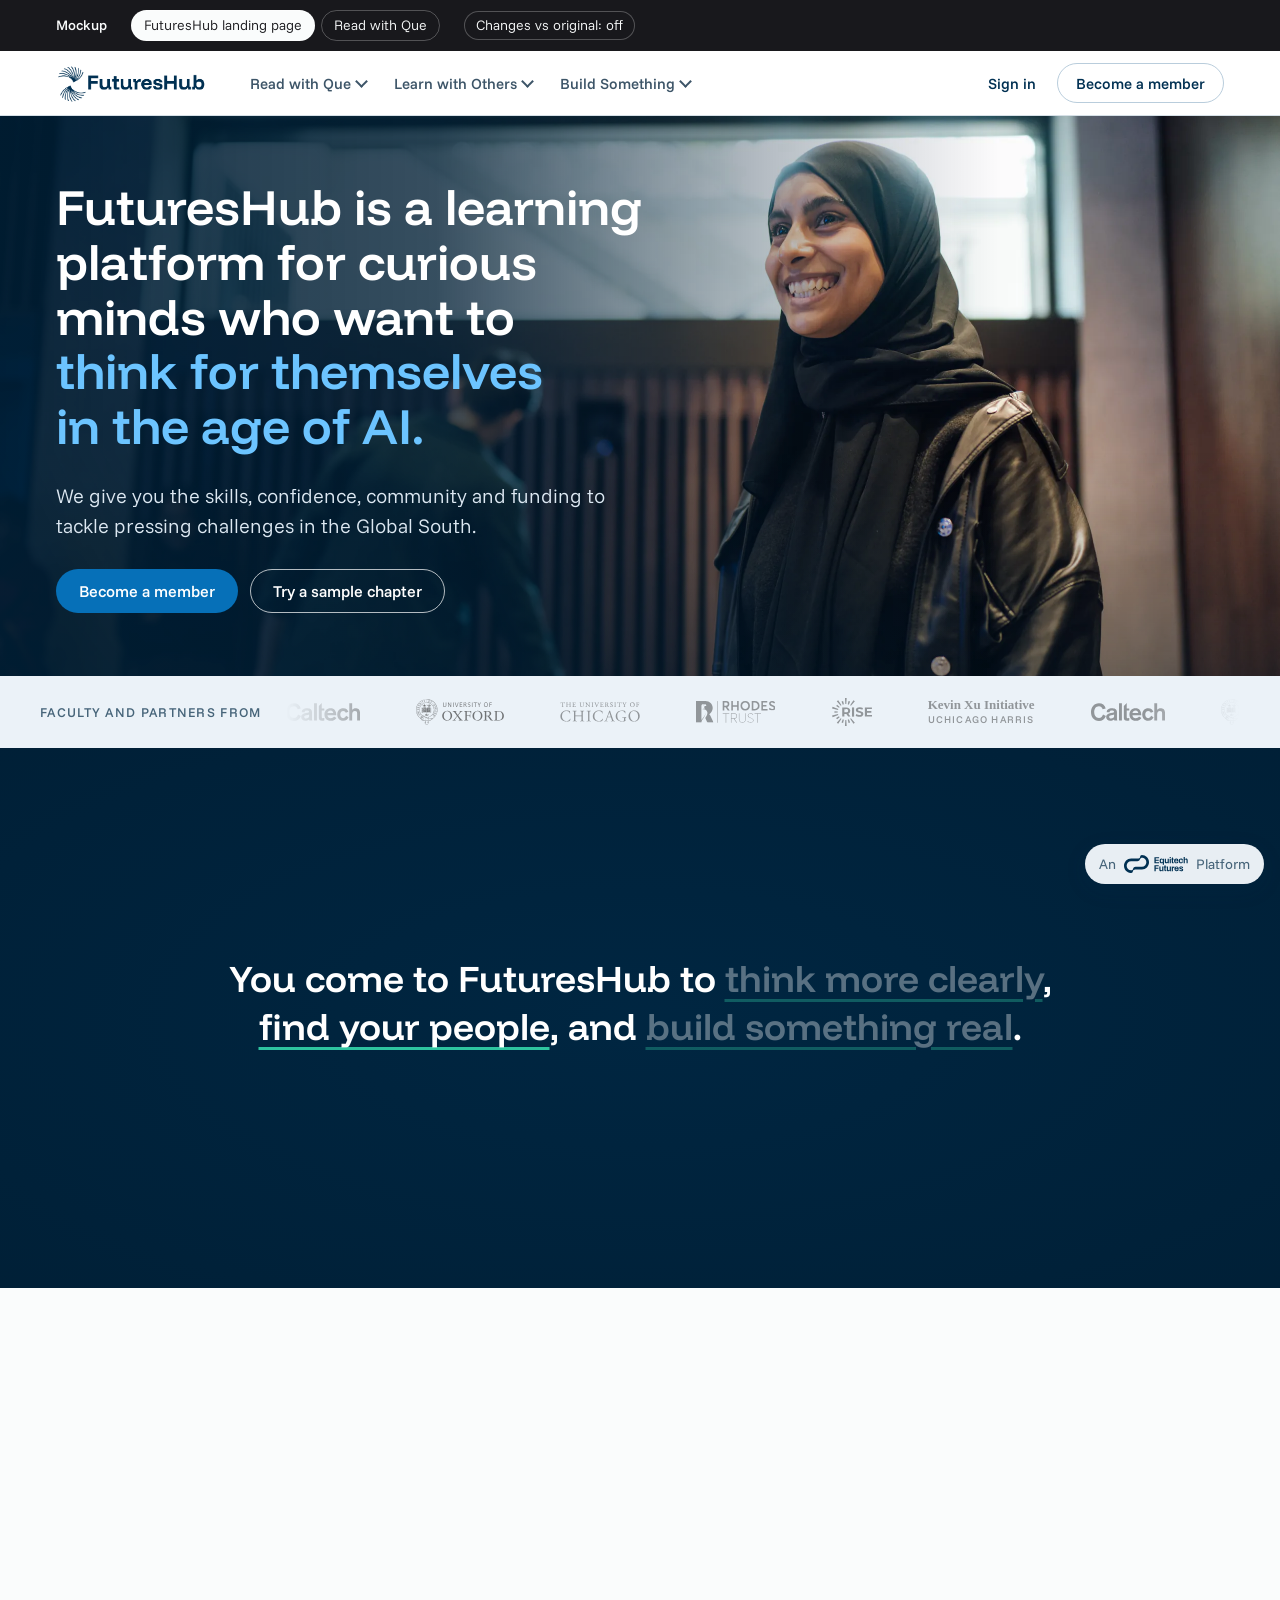
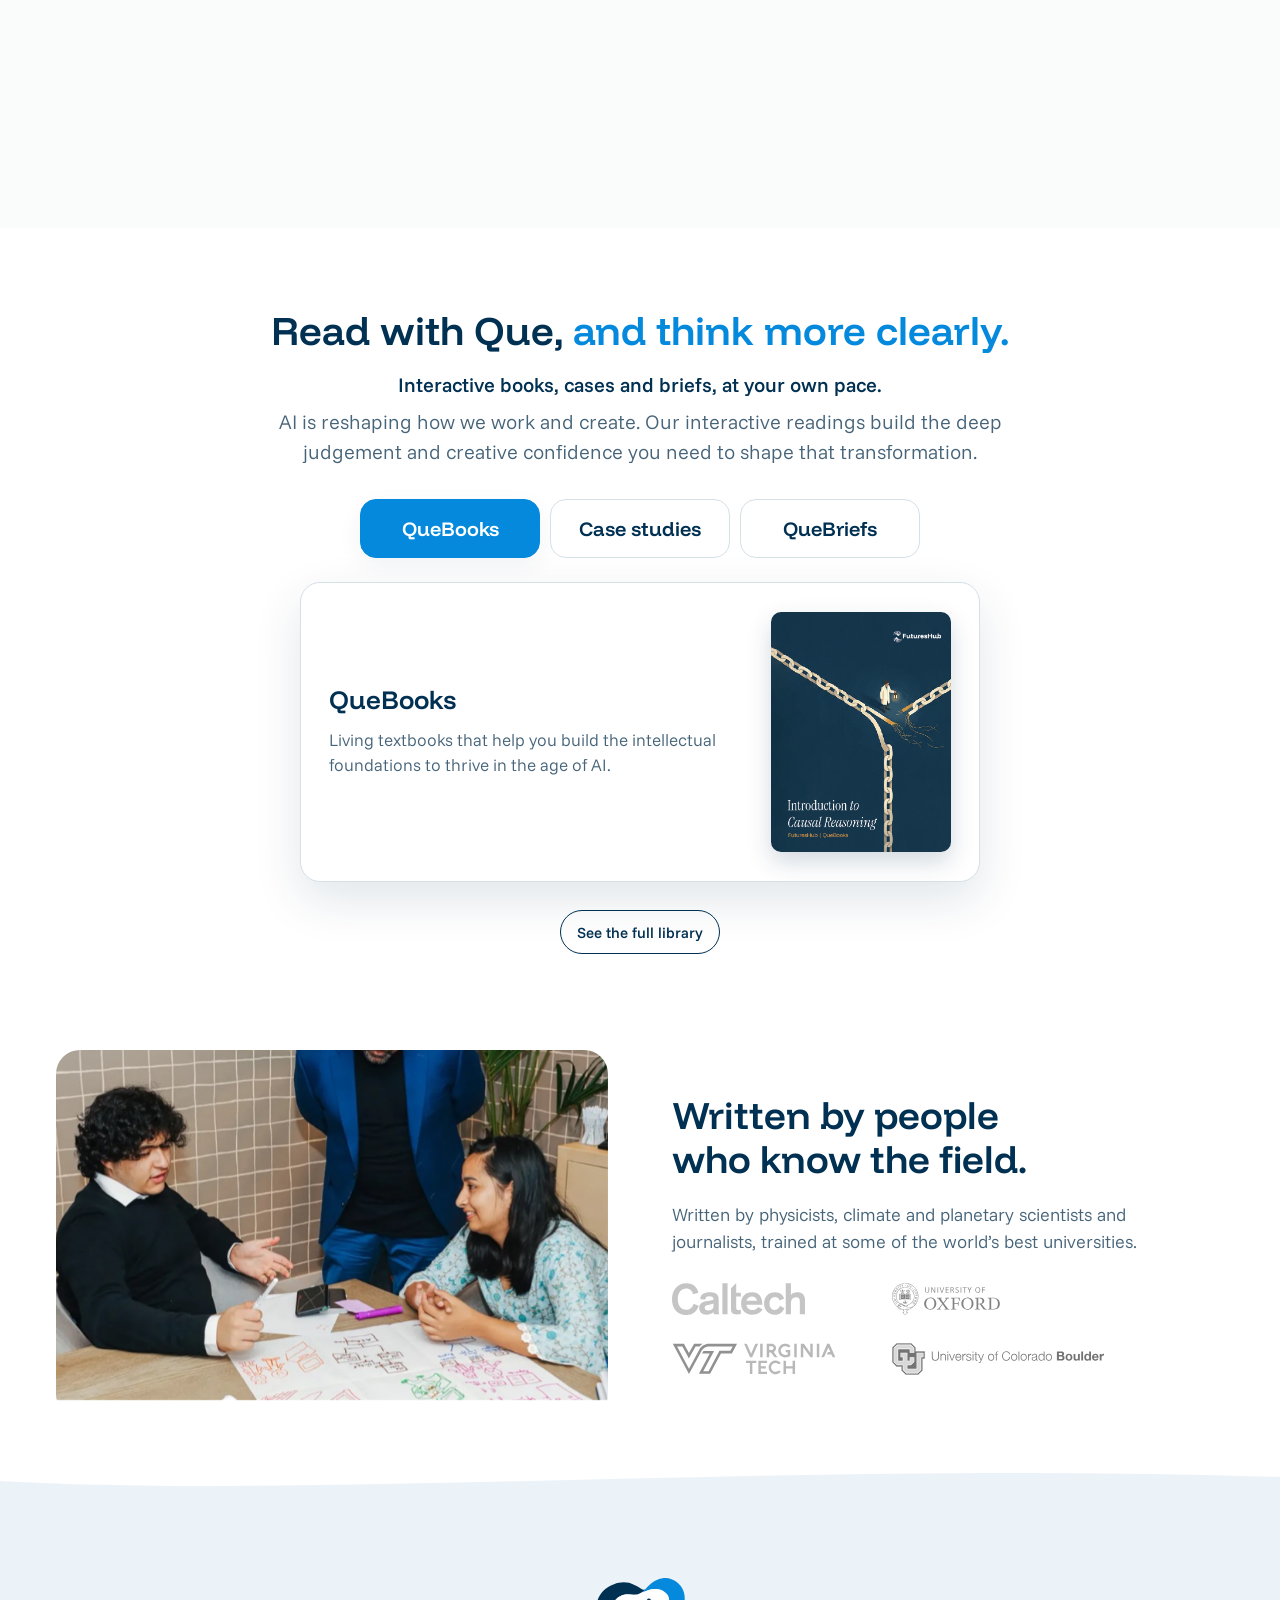
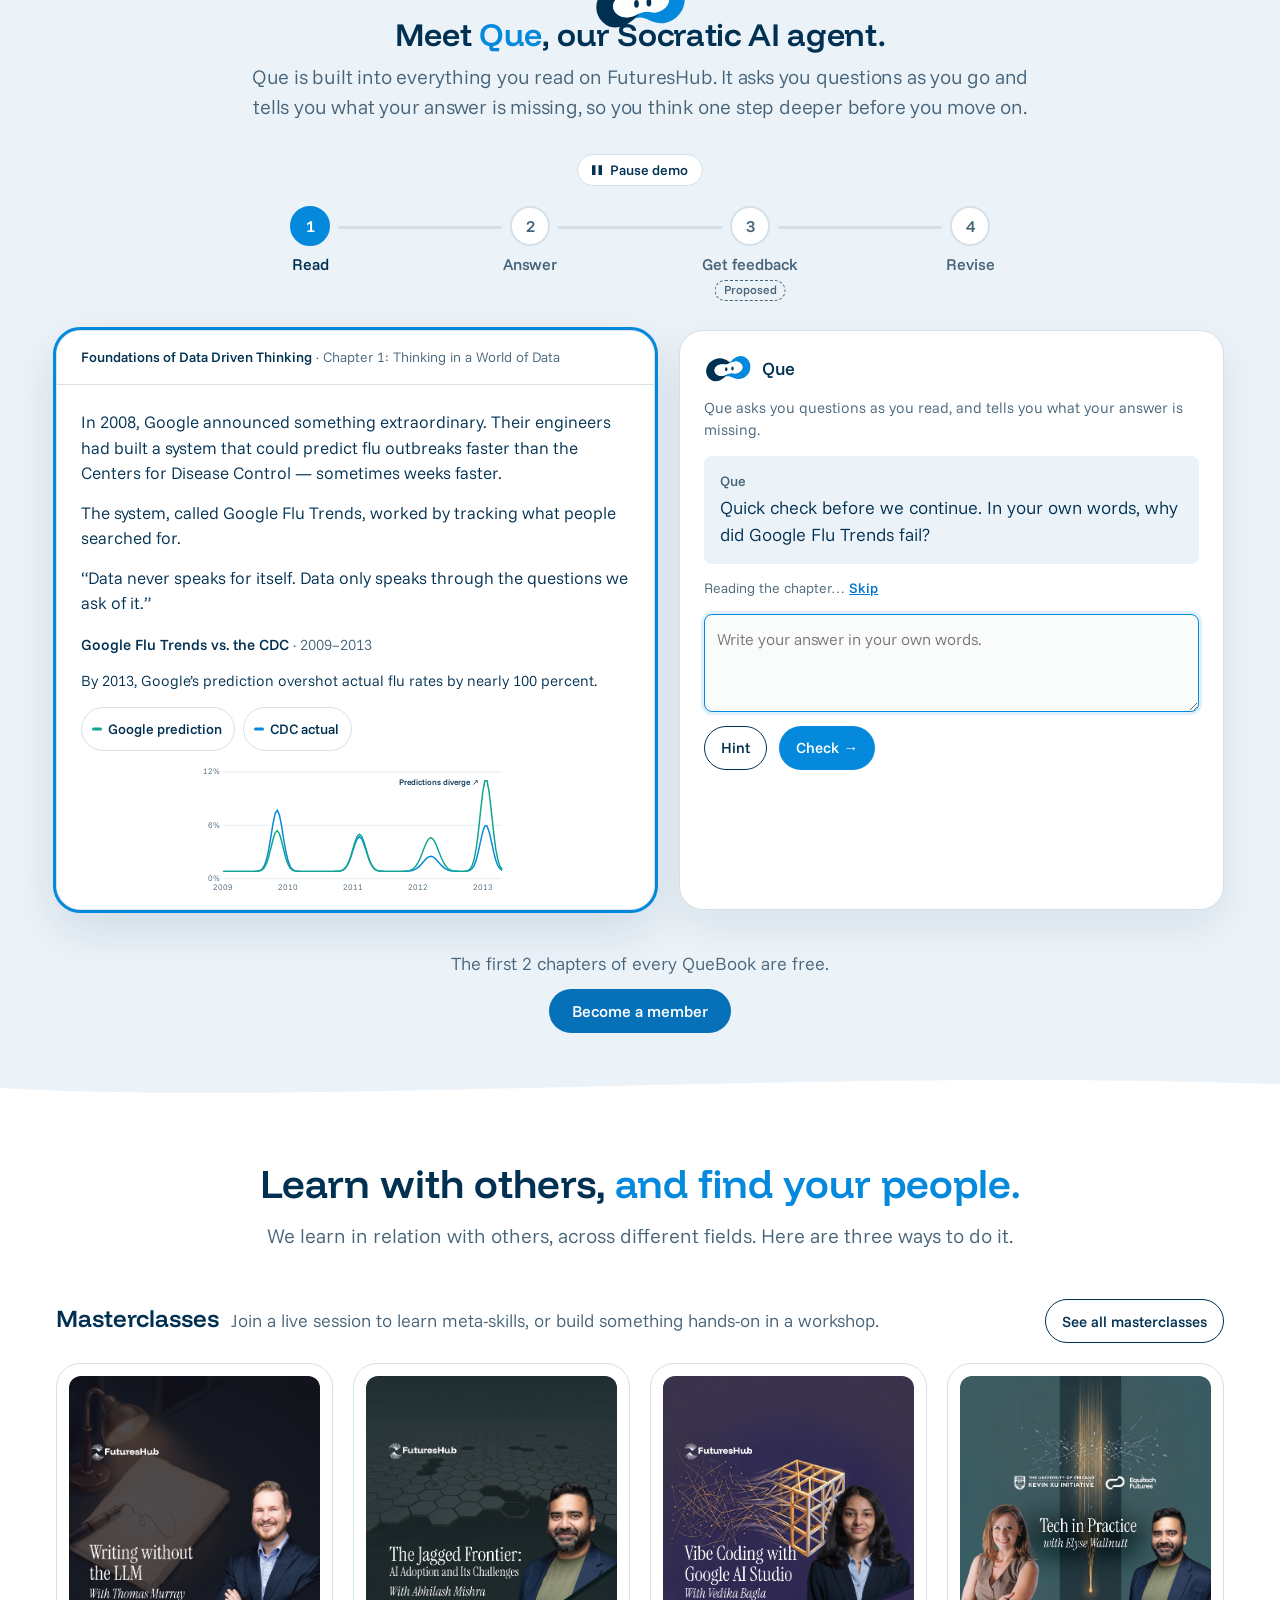
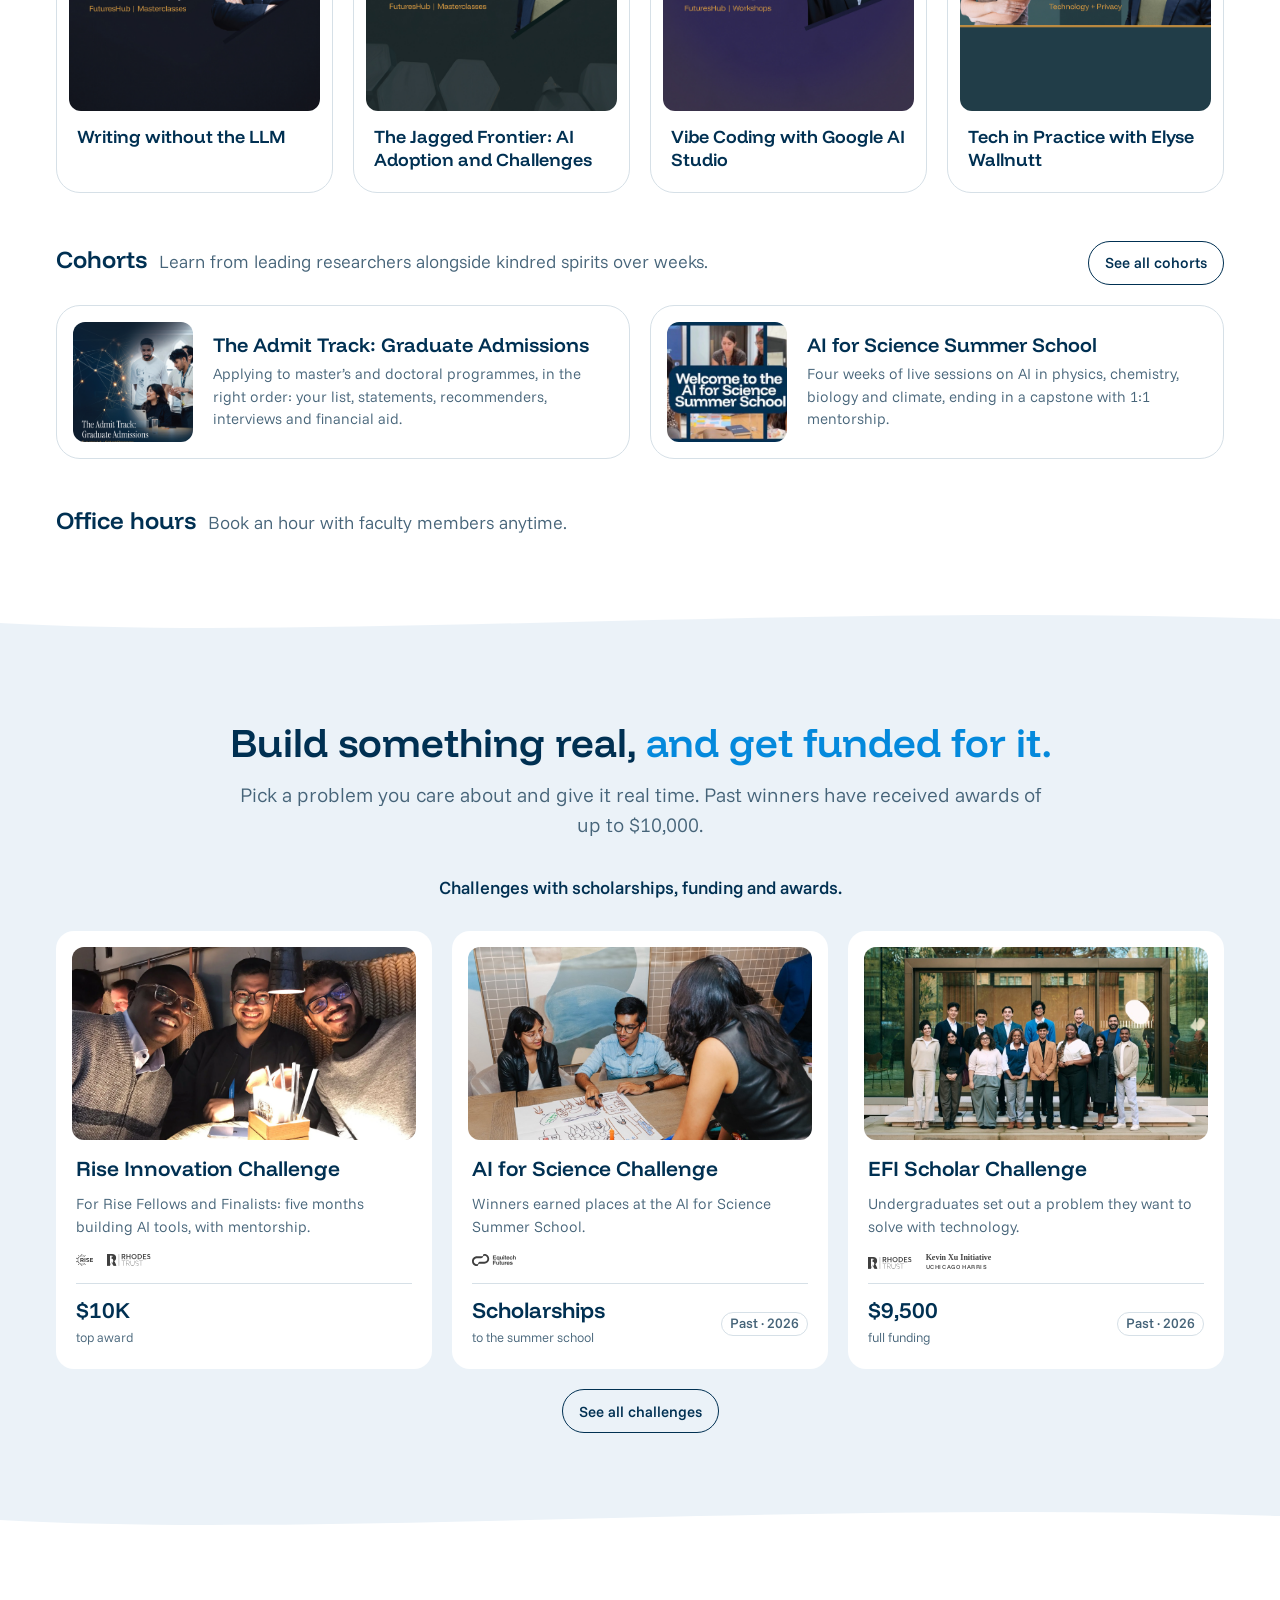
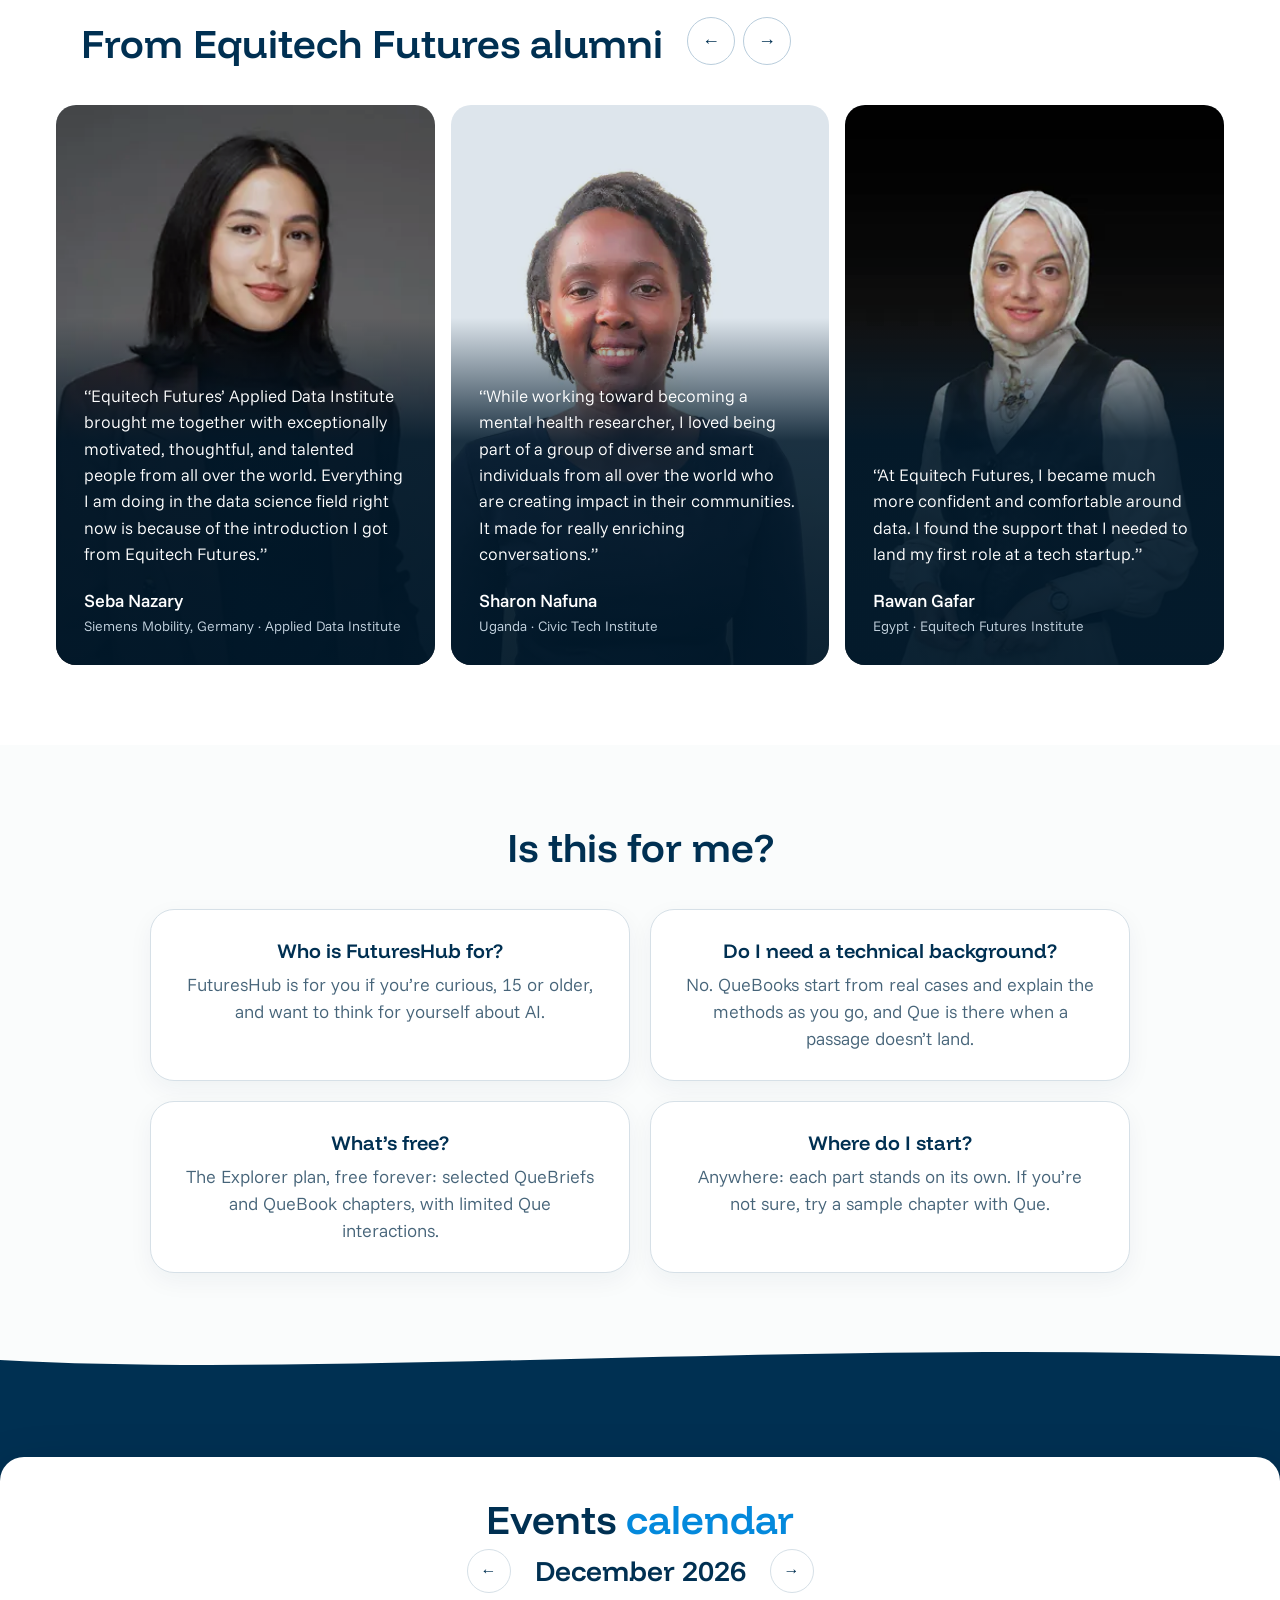
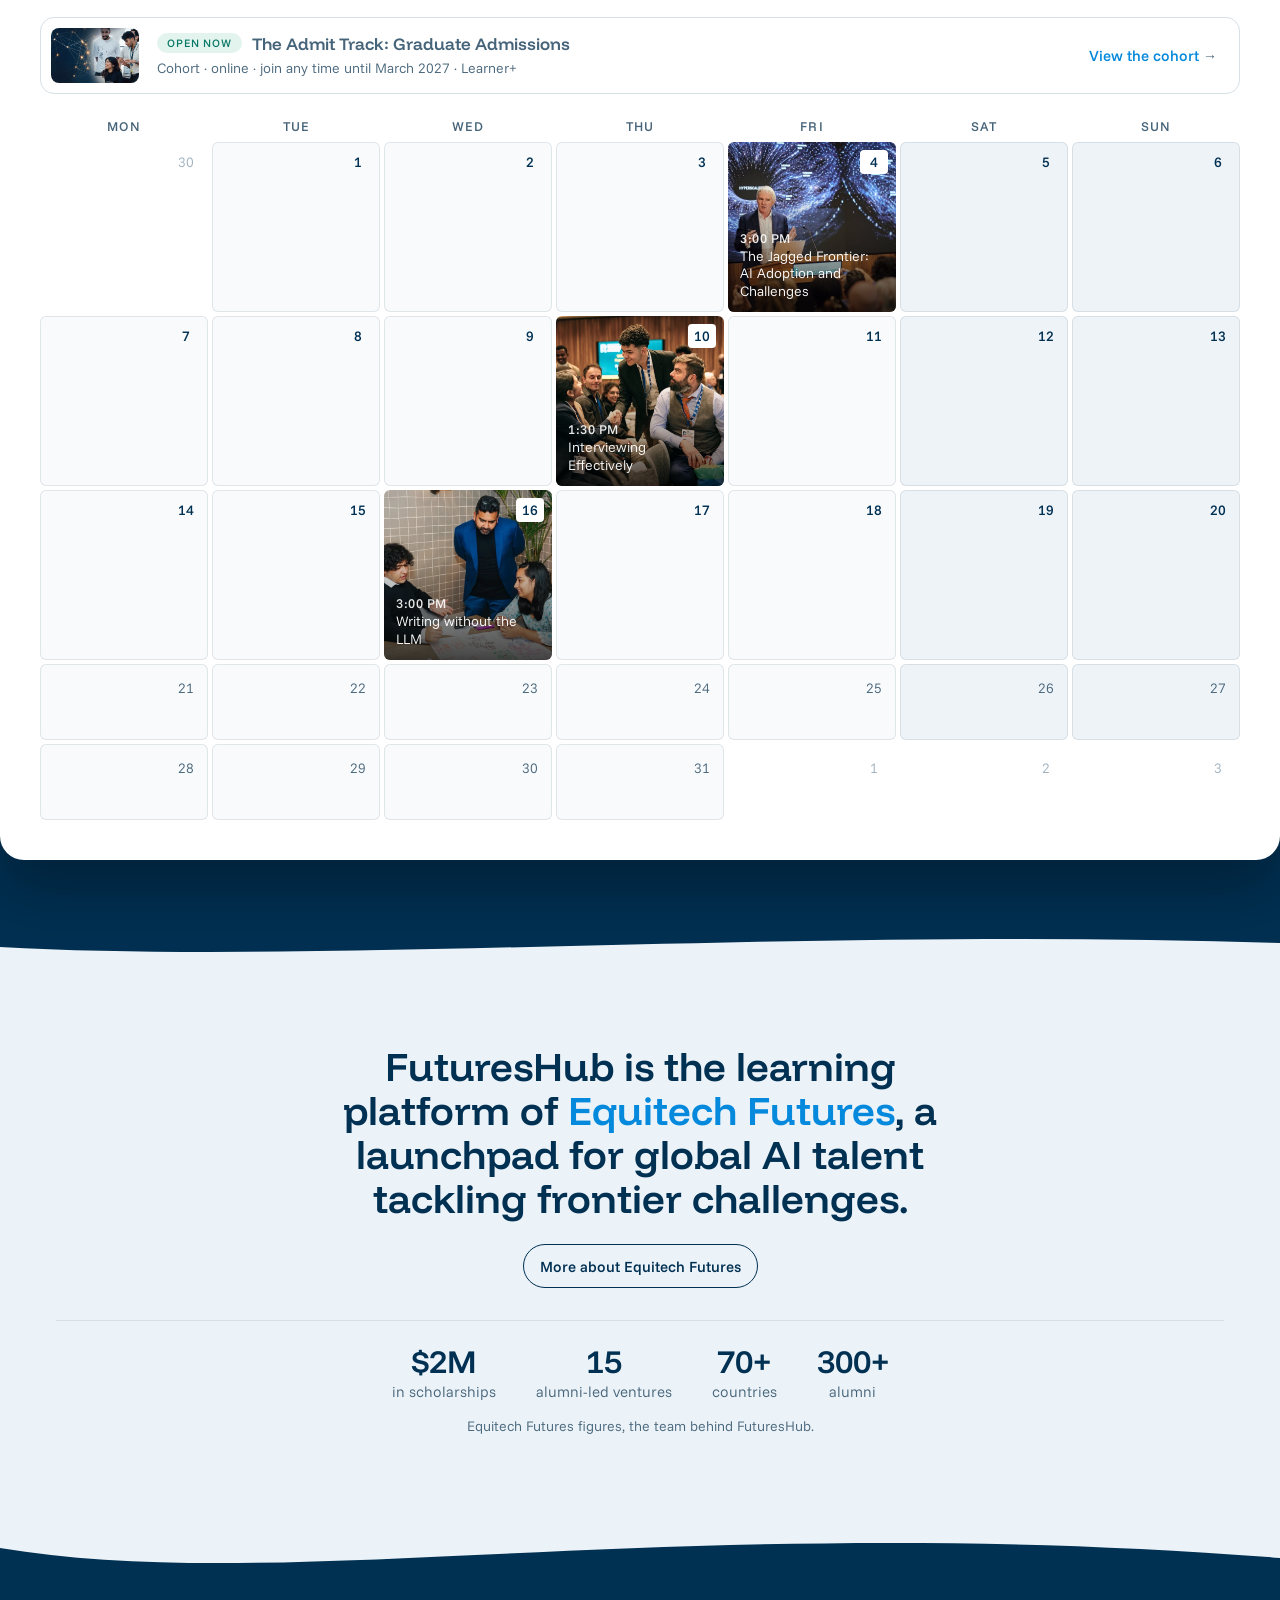
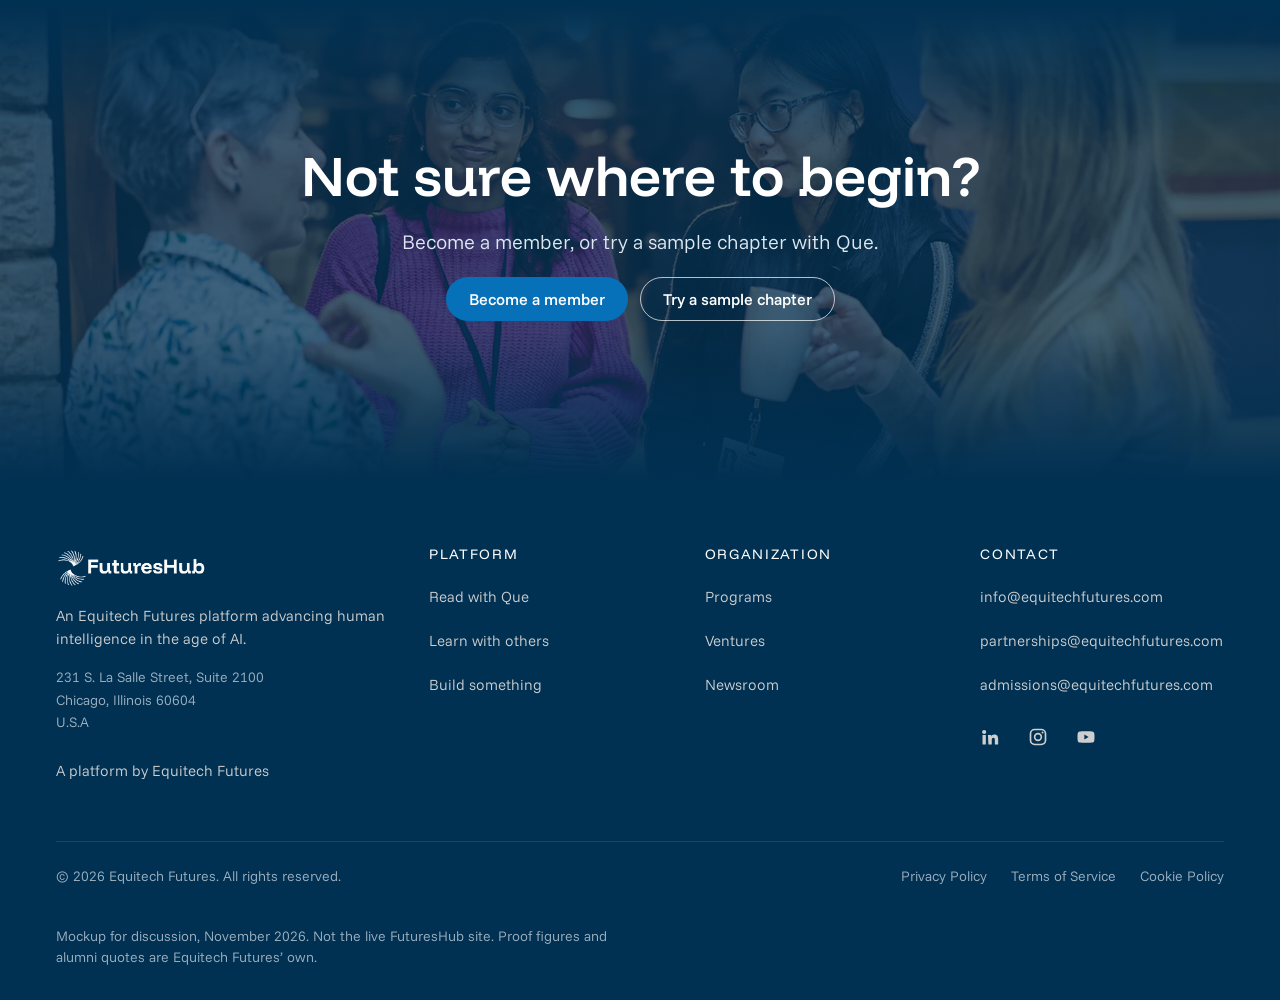
==== landing.html @ ddecf5e6 "FuturesHub redesign mockup: landing page and Read with Que Co-Authored-By: Claude Sonnet 5.5 <norepl" ====
<!doctype html>
<html lang="en">
<head>
<meta charset="utf-8">
<meta name="viewport" content="width=device-width, initial-scale=1, viewport-fit=cover">
<title>FuturesHub landing page</title>
<link rel="stylesheet" href="https://fonts.googleapis.com/css2?family=Funnel+Display:wght@600&family=Funnel+Sans:wght@300;500&display=swap">
<link rel="stylesheet" href="shared/style.css?v=105">
<link rel="stylesheet" href="shared/events.css?v=22">
<link rel="stylesheet" href="shared/q5.css?v=131">
<link rel="stylesheet" href="shared/polish.css?v=2">
<link rel="stylesheet" href="shared/fx.css?v=16">
<link rel="stylesheet" href="shared/changes.css?v=5">
</head>
<body data-variant="b" data-lp="2" data-q2="1" data-q3="1" data-q5="1" data-q6="1" data-pair="1">
<main id="app"></main>
<script src="shared/events.js?v=26"></script>
<script src="shared/que.js?v=101"></script>
<script src="shared/q5.js?v=47"></script>
<script src="shared/site.js?v=127"></script>
<script src="shared/fx.js?v=14"></script>
<script src="shared/q6-changes.js?v=4"></script>
</body>
</html>
---- shared/style.css ----
/* FuturesHub mockup. Tokens from Equitech Futures design.md. Light theme only, as on equitechfutures.com. */
:root {
  --blue: #0076d1;
  --teal: #0fa68e;           /* FuturesHub's own green (--color-teal on futureshub.com) */
  --teal-light: #2ec4a0;     /* FuturesHub --color-green-accent */
  --teal-dark: #0d8f7a;
  --teal-text: #0a7866;      /* darker FuturesHub teal for text: 5.4:1 on the page */      /* FuturesHub --color-teal-dark */
  --fh-blue: #0489dc;        /* FuturesHub --color-bright-blue (Que "Check →" buttons) */
  --green: #008252;
  --mint: #59f8be;
  --navy: #003052;
  --ink: #18181c;
  --faded: #466479;
  --surface: #fafcfc;
  --white: #ffffff;
  --surface-blue: #ebf2f8;
  --line: #d6e0e7;           /* derived: light divider for cards */
  --display: "Funnel Display", Arial, sans-serif;
  --sans: "Funnel Sans", Arial, sans-serif;
  --r-small: 8px;
  --r-main: 24px;
  --r-round: 9999px;
  --max: 1200px;
  --lock: url("data:image/svg+xml,%3Csvg xmlns='http://www.w3.org/2000/svg' viewBox='0 0 20 22'%3E%3Cpath d='M4 9V6a6 6 0 0 1 12 0v3h1a2 2 0 0 1 2 2v9a2 2 0 0 1-2 2H3a2 2 0 0 1-2-2v-9a2 2 0 0 1 2-2zm3 0h6V6a3 3 0 0 0-6 0z'/%3E%3C/svg%3E");
}

* { box-sizing: border-box; }
html { scroll-behavior: smooth; }
@media (prefers-reduced-motion: reduce) { html { scroll-behavior: auto; } }
body { margin: 0; background: var(--surface); color: var(--navy); font: 300 18px/1.5 var(--sans); }
h1, h2, h3, h4 { font-family: var(--display); font-weight: 600; line-height: 1.1; margin: 0; text-wrap: balance; }
h1 { font-size: clamp(40px, 6vw, 56px); }
h2 { font-size: clamp(30px, 4vw, 40px); }
h3 { font-size: 24px; }
h4 { font-size: 18px; }
p, figure, blockquote { margin: 0; }
a { color: var(--blue); }
strong { font-weight: 500; }
img { max-width: 100%; display: block; }
:focus-visible { outline: 2px solid var(--blue); outline-offset: 3px; }
.muted { color: var(--faded); }
.accent { color: var(--fh-blue); } /* FuturesHub highlights one word per heading in its bright blue; headings are large, so 3.7:1 passes */
.small { font-size: 14px; }
.sr { position: absolute; width: 1px; height: 1px; overflow: hidden; clip: rect(0 0 0 0); }

.wrap { max-width: var(--max); margin: 0 auto; padding-left: max(16px, env(safe-area-inset-left, 0px)); padding-right: max(16px, env(safe-area-inset-right, 0px)); }
.section { padding-block: 80px; }
.section-alt { background: var(--surface-blue); }
.stack { display: grid; gap: 16px; }
.lede { font-size: 20px; color: var(--faded); max-width: 62ch; }
.section-head { display: grid; gap: 16px; margin-bottom: 40px; max-width: 760px; }
.cta-row { display: flex; flex-wrap: wrap; gap: 12px; }

/* Mockup bar: not part of the design, used to switch variants in the pitch */
.mockbar { background: var(--ink); color: var(--surface); font-size: 14px; }
.mockbar .wrap { display: flex; flex-wrap: wrap; gap: 8px 24px; align-items: center; padding-block: 10px; }
.mockbar nav { display: flex; flex-wrap: wrap; gap: 6px; }
.mockbar a { color: var(--surface); text-decoration: none; padding: 4px 12px; border-radius: var(--r-round); border: 1px solid #ffffff40; }
.mockbar a[aria-current="page"] { background: var(--surface); color: var(--ink); }
.mockbar .legend { color: #cdcfcf; }

/* Header */
.header { position: sticky; top: env(safe-area-inset-top, 0px); z-index: 5; background: var(--surface); border-bottom: 1px solid var(--line); }
.header .wrap { display: flex; align-items: center; gap: 24px; min-height: 68px; }
.logo { display: block; width: 150px; aspect-ratio: 934 / 246; max-width: 100%; background: var(--navy); -webkit-mask: url(../assets/futureshub-logo.png) center / contain no-repeat; mask: url(../assets/futureshub-logo.png) center / contain no-repeat; }
.header nav { display: flex; align-items: center; gap: 24px; margin-left: auto; }
.header nav a { color: var(--navy); text-decoration: none; font-weight: 500; font-size: 16px; }
.header nav a:hover { color: var(--blue); }
.menu { position: relative; display: flex; align-items: center; min-height: 68px; }
.menu > button { font: 500 16px var(--sans); color: var(--navy); background: none; border: 0; padding: 8px 0; cursor: pointer; display: inline-flex; align-items: center; gap: 6px; }
.menu > button::after { content: ""; width: 7px; height: 7px; border: solid currentColor; border-width: 0 2px 2px 0; transform: translateY(-2px) rotate(45deg); transition: transform .2s; }
.menu > button:hover, .menu > button[aria-expanded="true"] { color: var(--blue); }
.menu > button[aria-expanded="true"]::after { transform: translateY(1px) rotate(-135deg); }
.menu-panel { display: none; position: absolute; top: 100%; left: -16px; width: 240px; padding: 8px; background: var(--white); border: 1px solid var(--line); border-top: 0; border-radius: 0 0 var(--r-small) var(--r-small); box-shadow: 0 12px 32px #00305224; z-index: 6; }
.menu:hover .menu-panel, .menu > button[aria-expanded="true"] + .menu-panel { display: grid; }
.header nav .menu-panel a { display: grid; gap: 2px; padding: 12px 14px; border-radius: var(--r-small); border-left: 3px solid transparent; color: var(--navy); font-weight: 300; }
.header nav .menu-panel a strong { font-weight: 500; font-size: 16px; }
.header nav .menu-panel a span { font-size: 14px; color: var(--faded); }
.header nav .menu-panel a:hover, .header nav .menu-panel a:focus-visible { background: var(--surface-blue); border-left-color: var(--teal); color: var(--navy); }
.header nav .menu-panel a.menu-all { display: block; color: var(--teal-text); font-weight: 500; font-size: 15px; margin-top: 4px; border-top: 1px solid var(--line); border-radius: 0 0 var(--r-small) var(--r-small); }
.menu-panel :focus-visible { outline-color: var(--blue); }
.header .actions { display: flex; gap: 8px; }
@media (max-width: 900px) { .header nav { display: none; } .header .actions { margin-left: auto; } }
@media (max-width: 480px) { .header .wrap { gap: 12px; } .logo { width: 116px; } }

/* Buttons and chips */
.btn { display: inline-flex; align-items: center; gap: 8px; padding: 12px 22px; border-radius: var(--r-round); border: 1.5px solid transparent; font: 500 16px/1 var(--sans); text-decoration: none; white-space: nowrap; cursor: pointer; transition: background .2s, color .2s; }
.btn-primary { background: linear-gradient(135deg, var(--teal) 0%, var(--teal-light) 50%, var(--teal-dark) 100%); color: var(--white); } /* exact FuturesHub button */
.btn-check { background: var(--fh-blue); color: var(--white); }
.btn-primary:hover, .btn-check:hover { background: var(--navy); color: var(--surface); }
.btn-ghost { border-color: var(--navy); color: var(--navy); background: transparent; }
.btn-ghost:hover { background: var(--navy); color: var(--surface); }
.btn-small { padding: 8px 16px; font-size: 15px; }
.chip { display: inline-flex; align-items: center; gap: 4px; padding: 3px 10px; border-radius: var(--r-round); font: 500 14px/1.4 var(--sans); background: var(--surface-blue); color: var(--navy); white-space: nowrap; }
.chip-mini { font-size: 14px; padding: 1px 8px; vertical-align: 2px; }
.chip-free { background: var(--mint); }
.chip-lock { background: var(--white); border: 1px solid var(--line); }
.chip-lock::before { content: ""; width: 10px; height: 11px; background: currentColor; -webkit-mask: var(--lock) center / contain no-repeat; mask: var(--lock) center / contain no-repeat; }
.avatar { width: 40px; height: 40px; border-radius: 50%; object-fit: cover; flex: none; }
.avatar-initials { display: inline-grid; place-items: center; background: var(--navy); color: var(--surface); font: 600 14px var(--display); }

/* Placeholders and to-confirm values */
.ph { border: 1.5px dashed var(--faded); background: var(--white); border-radius: var(--r-main); padding: 24px; }
.ph-label { font: 600 14px/1.4 var(--sans); text-transform: uppercase; letter-spacing: .1em; color: var(--faded); }
.tbc { font-weight: 500; font-style: italic; color: var(--faded); }

/* Hero */
.group, .tblock { scroll-margin-top: 92px; }
.hero { display: flex; flex-direction: column; justify-content: center; min-height: calc(100vh - var(--chrome, 160px)); min-height: calc(100svh - var(--chrome, 160px)); padding-block: 48px; }
.hero .wrap { display: grid; gap: 24px; width: 100%; }
.hero .cta-row { margin-top: 8px; }
.proof { display: flex; flex-wrap: wrap; gap: 12px 40px; align-items: baseline; margin-top: 32px; padding-top: 24px; border-top: 1px solid var(--line); }
.proof .num { font: 600 32px/1 var(--display); display: block; }
.proof .lbl { font-size: 15px; color: var(--faded); }
.proof .source { flex-basis: 100%; font-size: 14px; color: var(--faded); }

/* Que and the demo */
.que { display: grid; grid-template-columns: minmax(0, 1fr) minmax(0, 1.25fr); gap: 48px; align-items: start; }
@media (max-width: 900px) { .que { grid-template-columns: 1fr; } }
.que-list { margin: 0; padding: 0; list-style: none; display: grid; gap: 16px; }
.que-list li { display: grid; grid-template-columns: 32px 1fr; gap: 12px; }
.que-list b { width: 32px; height: 32px; border-radius: 50%; background: var(--navy); color: var(--surface); display: grid; place-items: center; font: 600 14px var(--display); }
.demo { background: var(--white); border: 1px solid var(--line); border-radius: var(--r-main); overflow: hidden; }
.demo-top { display: flex; justify-content: space-between; gap: 4px 12px; flex-wrap: wrap; padding: 16px 24px; border-bottom: 1px solid var(--line); font-size: 14px; color: var(--faded); }
.demo-top strong { color: var(--navy); }
.demo-tabs { display: flex; gap: 6px; padding: 16px 24px 0; flex-wrap: wrap; }
.demo-tabs button { font: 500 14px var(--sans); padding: 6px 14px; border-radius: var(--r-round); border: 1px solid var(--line); background: var(--white); color: var(--navy); cursor: pointer; }
.demo-tabs button[aria-selected="true"] { background: var(--navy); color: var(--surface); border-color: var(--navy); }
.demo-body { padding: 24px; display: grid; gap: 14px; min-height: 340px; align-content: start; font-size: 17px; }
.demo-body blockquote { font: 600 20px/1.3 var(--display); border-left: 3px solid var(--fh-blue); padding-left: 16px; }
.demo-foot { display: flex; align-items: center; gap: 12px; padding: 12px 24px; border-top: 1px solid var(--line); font-size: 14px; color: var(--faded); }
.progress { flex: 1; height: 6px; background: var(--surface-blue); border-radius: var(--r-round); overflow: hidden; }
.progress span { display: block; height: 100%; background: var(--teal); }
.bubble { background: var(--surface-blue); border-radius: var(--r-small); padding: 16px; }
.bubble.me { background: var(--surface); border: 1px solid var(--line); }
.who { font: 500 14px var(--sans); color: var(--faded); margin-bottom: 4px; display: flex; gap: 8px; align-items: center; }
.verdict { display: inline-flex; padding: 2px 10px; border-radius: var(--r-round); background: var(--green); color: var(--surface); font: 500 14px var(--sans); }
.verdict-warn { background: var(--navy); }
textarea { width: 100%; font: 300 16px/1.5 var(--sans); color: var(--navy); padding: 12px; border: 1.5px solid var(--line); border-radius: var(--r-small); background: var(--surface); resize: vertical; }
textarea:focus { border-color: var(--blue); outline: none; }
.legend-row { display: flex; gap: 8px; flex-wrap: wrap; }
.key { font: 500 14px var(--sans); padding: 4px 12px 4px 26px; border-radius: var(--r-round); border: 1px solid var(--line); background: var(--white); color: var(--navy); cursor: pointer; position: relative; }
.key::before { content: ""; position: absolute; left: 10px; top: 50%; width: 10px; height: 3px; border-radius: 2px; transform: translateY(-50%); }
.key-goo::before { background: var(--teal); }
.key-cdc::before { background: var(--fh-blue); }
.key[aria-pressed="false"] { opacity: .45; }
.chart { width: 100%; height: auto; }
.chart text { font: 300 14px var(--sans); fill: var(--faded); }
.chart .note { font-weight: 500; fill: var(--navy); }
.chart .grid { stroke: var(--line); }
.chart path { fill: none; stroke-width: 2.5; transition: opacity .2s; }
.chart .s-goo { stroke: var(--teal); }
.chart .s-cdc { stroke: var(--fh-blue); }
.matrix { display: grid; grid-template-columns: 1fr 1fr; gap: 8px; }
.matrix button { min-height: 96px; padding: 14px; border-radius: var(--r-small); border: 1px solid var(--line); background: var(--surface); color: var(--navy); font: 300 15px/1.3 var(--sans); text-align: left; cursor: pointer; display: grid; gap: 6px; align-content: start; }
.matrix button.open { background: var(--surface-blue); border-color: var(--blue); }
.matrix strong { font: 600 18px var(--display); }

/* Channel groups (equal columns, no order) with compact blocks and short rows */
.any-order { font: 500 16px var(--sans); color: var(--teal-text); }
.groups { display: grid; grid-template-columns: repeat(3, minmax(0, 1fr)); gap: 24px; }
@media (max-width: 1000px) { .groups { grid-template-columns: 1fr; } }
.group { display: grid; gap: 16px; align-content: start; }
.group-head { display: grid; gap: 6px; padding-bottom: 16px; border-bottom: 2px solid var(--navy); }
.group-head p { font-size: 16px; color: var(--faded); }
.tblock { background: var(--white); border: 1px solid var(--line); border-radius: var(--r-main); padding: 20px 22px; display: grid; gap: 10px; align-content: start; min-width: 0; }
.tblock-head { display: flex; justify-content: space-between; align-items: center; gap: 8px; flex-wrap: wrap; }
.tblock > p { font-size: 15px; }
.rows { list-style: none; margin: 0; padding: 0; display: grid; }
.rows li { display: grid; gap: 2px; padding-block: 8px; border-top: 1px solid var(--line); font-size: 15px; }
.row-name { font-weight: 500; }
.row-meta { font-size: 14px; color: var(--faded); }
.rows li.past .row-name { color: var(--faded); }
.chip-past { background: var(--white); border: 1px solid var(--line); color: var(--faded); font-size: 14px; padding: 1px 8px; vertical-align: 2px; }
.more { font: 500 14px var(--sans); color: var(--teal-text); background: none; border: 0; padding: 0; cursor: pointer; text-decoration: underline; text-underline-offset: 3px; }
.empty { color: var(--faded); font-size: 15px; padding: 8px 0; }
.gap-note { font-size: 14px; color: var(--faded); }

/* A: three ways in, then areas */
.bands { display: grid; grid-template-columns: repeat(3, minmax(0, 1fr)); gap: 16px; }
@media (max-width: 900px) { .bands { grid-template-columns: 1fr; } }
.band { display: grid; gap: 10px; align-content: start; padding: 24px; border-radius: var(--r-main); background: var(--white); border: 1px solid var(--line); color: var(--navy); text-decoration: none; transition: border-color .2s; }
.band:hover { border-color: var(--navy); }
.band p { font-size: 16px; }
.proofline { font: 500 15px var(--sans); color: var(--teal-text); }
.topic-cards { display: grid; gap: 16px; grid-template-columns: repeat(auto-fill, minmax(320px, 1fr)); }

/* B: topic tabs */
.tabs { display: flex; flex-wrap: wrap; gap: 8px; margin-bottom: 32px; }
.tabs button { font: 500 15px var(--sans); padding: 8px 16px; border-radius: var(--r-round); border: 1px solid var(--line); background: var(--white); color: var(--navy); cursor: pointer; }
.tabs button[aria-selected="true"] { background: var(--navy); color: var(--surface); border-color: var(--navy); }

/* C: topic picker and panel */
.picker { display: grid; gap: 12px; grid-template-columns: repeat(auto-fit, minmax(180px, 1fr)); margin-bottom: 24px; }
.picker button { display: grid; gap: 4px; text-align: left; padding: 16px 18px; border-radius: var(--r-main); border: 1px solid var(--line); background: var(--white); color: var(--navy); cursor: pointer; font: 300 14px var(--sans); }
.picker button strong { font: 600 18px/1.2 var(--display); }
.picker button[aria-selected="true"] { background: var(--navy); color: var(--surface); border-color: var(--navy); }
.topic-panel { display: grid; gap: 24px; padding: 28px; border-radius: var(--r-main); background: var(--white); border: 1px solid var(--line); }
.channel-cols { display: grid; grid-template-columns: repeat(4, minmax(0, 1fr)); gap: 24px; }
@media (max-width: 1000px) { .channel-cols { grid-template-columns: repeat(2, minmax(0, 1fr)); } }
@media (max-width: 560px) { .channel-cols { grid-template-columns: 1fr; } }
.channel-col { display: grid; gap: 8px; align-content: start; min-width: 0; }

/* A: cohorts and challenges sections */
.feature-cards { display: grid; gap: 16px; grid-template-columns: repeat(auto-fit, minmax(320px, 1fr)); }
.feature { background: var(--white); border: 1px solid var(--line); border-radius: var(--r-main); overflow: hidden; display: grid; grid-template-rows: auto 1fr; }
.feature-body { padding: 22px 24px 24px; display: grid; gap: 10px; align-content: start; }
.feature-body p { font-size: 16px; }
.card-top { display: flex; flex-wrap: wrap; gap: 6px; }
.award { font: 600 18px var(--display); }
.is-past { background: var(--surface); }
.is-past h3 { color: var(--faded); }

/* Coming up */
.sessions { display: grid; gap: 16px; grid-template-columns: repeat(auto-fill, minmax(250px, 1fr)); }
.session { background: var(--white); border: 1px solid var(--line); border-radius: var(--r-main); overflow: hidden; display: grid; grid-template-rows: auto 1fr; }
.cover { width: 100%; aspect-ratio: 16 / 9; object-fit: cover; }
.session-body { padding: 16px 18px 18px; display: grid; gap: 8px; align-content: start; }
.date { font: 500 14px var(--sans); color: var(--blue); }
.by { display: flex; align-items: center; gap: 8px; font-size: 14px; flex-wrap: wrap; }
.by .avatar { width: 28px; height: 28px; }
.recordings { display: flex; flex-wrap: wrap; gap: 12px 24px; align-items: center; margin-top: 24px; }
.recording { display: flex; gap: 12px; align-items: center; text-decoration: none; color: var(--navy); font-size: 15px; min-width: 0; }
.recording img { width: 96px; aspect-ratio: 16 / 9; object-fit: cover; border-radius: var(--r-small); }
.recording span { display: grid; }

/* People */
.partners { display: flex; flex-wrap: wrap; gap: 8px; }
/* Who we are + faculty: a short statement, the faces, then the logos as one quiet strip */
.about { max-width: 820px; margin-bottom: 48px; }
.about h2 { font-size: clamp(26px, 2.6vw, 34px); line-height: 1.2; }
.about .lede { margin-top: 16px; }
.about .lede a { color: var(--blue); font-weight: 500; text-decoration: none; white-space: nowrap; }
.about .lede a:hover { text-decoration: underline; }
.about-from { font: 500 13px var(--sans); letter-spacing: .08em; text-transform: uppercase; color: var(--faded); }
/* Universities and partners as one quiet logo grid, all one grey (as on brilliant.org). Files in assets/logos. */
.logos { display: grid; grid-template-columns: repeat(3, max-content); align-items: center; gap: 24px 48px; margin: 12px 0 8px; }
.logos img { height: 30px; width: auto; filter: brightness(0); opacity: .38; }
.logos .logo-oxford { height: 36px; filter: grayscale(1); opacity: .6; } /* keep the crest's detail */
.logos .logo-caltech { height: 24px; }
.logos .logo-uchicago { height: 28px; }
.logos .logo-rise { height: 40px; }
.logos .kxi { display: grid; font: 600 17px/1.1 Georgia, serif; color: #00000061; } /* text wordmark until a logo is supplied */
.logos .kxi small { font: 500 10px var(--sans); letter-spacing: .12em; text-transform: uppercase; }
@media (max-width: 720px) { .logos { grid-template-columns: repeat(2, max-content); gap: 20px 32px; } }
.person .cred { color: var(--faded); }
.people { display: grid; gap: 24px; grid-template-columns: repeat(auto-fill, minmax(170px, 1fr)); }
#faculty .people { grid-template-columns: repeat(5, minmax(0, 190px)); gap: 24px 28px; } /* five compact portraits, left-aligned under the statement */
@media (max-width: 900px) { #faculty .people { grid-template-columns: repeat(auto-fill, minmax(150px, 1fr)); } }
.person { display: grid; gap: 6px; align-content: start; font-size: 15px; }
.person .photo { width: 100%; aspect-ratio: 1; object-fit: cover; border-radius: var(--r-main); margin-bottom: 6px; background: var(--surface-blue); }
.person .photo-initials { display: grid; place-items: center; font: 600 48px var(--display); color: var(--navy); background: var(--white); border: 1px solid var(--line); }

/* Who it's for, quotes, plans */
.three { display: grid; grid-template-columns: repeat(3, minmax(0, 1fr)); gap: 16px; }
@media (max-width: 900px) { .three { grid-template-columns: 1fr; } }
.card { background: var(--white); border: 1px solid var(--line); border-radius: var(--r-main); padding: 24px; display: grid; gap: 12px; align-content: start; min-width: 0; }
.card p { font-size: 16px; }
.quote { background: var(--white); border-radius: var(--r-main); padding: 24px; display: grid; gap: 20px; align-content: space-between; }
.quote blockquote { font-size: 17px; }
.quote figcaption { display: flex; gap: 12px; align-items: center; }
.quote figcaption span { display: grid; }
.plan .price { font: 600 32px/1 var(--display); }
.plan .price small { font: 300 16px var(--sans); color: var(--faded); }
.plan ul { margin: 0; padding-left: 20px; font-size: 16px; display: grid; gap: 6px; }
.plan.featured { border: 2px solid var(--navy); }

/* FAQ */
.faq { display: grid; gap: 8px; max-width: 820px; }
.faq details { background: var(--white); border: 1px solid var(--line); border-radius: var(--r-small); padding: 16px 20px; }
.faq summary { font-weight: 500; cursor: pointer; }
.faq details p { margin-top: 8px; font-size: 16px; }

/* Closing and footer */
.closing { background: var(--navy); color: var(--surface); text-align: center; }
.closing .wrap { display: grid; gap: 20px; justify-items: center; }
.closing h2 { max-width: 24ch; }
.closing .accent { color: var(--teal-light); } /* live site: green on navy, 6:1 */
.closing .lede { color: #cdcfcf; }
.closing .btn-ghost { border-color: #ffffff40; color: var(--surface); }
.footer { background: var(--navy); color: #cdcfcf; padding-block: 64px 32px; font-size: 15px; border-top: 1px solid #ffffff1a; }
.footer .foot-grid { display: grid; grid-template-columns: 1.4fr repeat(3, 1fr); gap: 32px; }
.footer h4 { font: 400 14px var(--display); text-transform: uppercase; letter-spacing: .12em; color: var(--surface); margin-bottom: 12px; }
.footer a { display: block; color: #cdcfcf; text-decoration: none; padding-block: 6px; }
.footer a:hover { color: var(--surface); }
.footer .logo { background: var(--surface); margin-bottom: 16px; }
.footer address { font-style: normal; font-size: 14px; color: #9fb3c2; margin-block: 16px; line-height: 1.6; }
.footer .socials { display: flex; flex-wrap: wrap; gap: 8px; margin-top: 12px; }
.footer .socials a { border: 1px solid #ffffff33; border-radius: var(--r-round); padding: 6px 14px; font-size: 14px; }
.footer .foot-base { display: flex; flex-wrap: wrap; justify-content: space-between; gap: 12px; margin-top: 48px; padding-top: 24px; border-top: 1px solid #ffffff1a; font-size: 14px; color: #9fb3c2; }
.footer .foot-base span:last-child { display: flex; flex-wrap: wrap; gap: 24px; }
.footer .foot-base a { display: inline; padding: 0; color: #9fb3c2; }
.footer .fine { margin-top: 16px; color: #9fb3c2; font-size: 14px; }
@media (max-width: 860px) { .footer .foot-grid { grid-template-columns: 1fr 1fr; } }
@media (max-width: 520px) { .footer .foot-grid { grid-template-columns: 1fr; } }

/* Design-critic fixes (18 Nov 2026) */
p { max-width: 72ch; }
@media (max-width: 720px) {
  .btn, button, .logo { min-height: 44px; }
  .mockbar a { display: inline-flex; align-items: center; min-height: 44px; }
  .footer a, .footer .foot-base a { display: flex; align-items: center; gap: 4px; min-height: 44px; padding-block: 0; }
}
@media (prefers-reduced-motion: reduce) {
  *, *::before, *::after { transition: none !important; animation: none !important; scroll-behavior: auto !important; }
}

/* Que section: revision loop (inspired by Quill's instant-feedback cycle) */
.section-head.center { text-align: center; margin-inline: auto; justify-items: center; }
.steps { list-style: none; margin: 0 auto 40px; padding: 0; display: grid; grid-template-columns: repeat(4, 1fr); max-width: 880px; counter-reset: s; }
.steps li { position: relative; display: grid; justify-items: center; gap: 8px; text-align: center; font: 500 16px var(--sans); color: var(--faded); }
.steps li::before { content: ""; position: absolute; top: 20px; left: calc(-50% + 28px); right: calc(50% + 28px); height: 3px; background: var(--line); }
.steps li:first-child::before { display: none; }
.steps b { width: 40px; height: 40px; border-radius: 50%; display: grid; place-items: center; background: var(--white); border: 2px solid var(--line); font: 600 16px var(--display); position: relative; z-index: 1; }
.steps li[data-state="now"] { color: var(--navy); }
.steps li[data-state="now"] b { border-color: var(--fh-blue); background: var(--fh-blue); color: var(--white); }
.steps li[data-state="done"] { color: var(--navy); }
.steps li[data-state="done"] b { border-color: var(--teal); background: var(--teal); color: var(--white); }
.steps li[data-state="done"]::before, .steps li[data-state="now"]::before { background: var(--teal); }
.que2 { display: grid; grid-template-columns: minmax(0, 1.1fr) minmax(0, 1fr); gap: 24px; align-items: start; }
@media (max-width: 900px) { .que2 { grid-template-columns: 1fr; } .steps li span { font-size: 14px; } }
.reader { background: var(--white); border: 1px solid var(--line); border-radius: var(--r-main); overflow: hidden; }
.reader-body { padding: 24px; display: grid; gap: 14px; font-size: 17px; }
.que-panel { background: var(--white); border: 1px solid var(--line); border-radius: var(--r-main); padding: 24px; display: grid; gap: 14px; box-shadow: 0 16px 40px #00305214; }
.qhead { display: flex; align-items: center; gap: 10px; }
.qlogo-mark { width: 48px; height: auto; flex: none; } /* Que mark is wide: size by width */
.que-mark-lg { display: block; width: 132px; height: auto; margin: 0 auto 16px; }
.qlogo { width: 32px; height: 32px; border-radius: 8px; background: var(--fh-blue); color: var(--white); display: grid; place-items: center; font: 600 16px var(--display); }
.qtag { font: 500 12px var(--sans); letter-spacing: .08em; text-transform: uppercase; background: var(--fh-blue); color: var(--white); padding: 3px 10px; border-radius: var(--r-round); }
.qtries { margin-left: auto; display: flex; gap: 6px; }
.qtries i { width: 12px; height: 12px; border-radius: 50%; border: 2px solid var(--line); }
.qtries i.used { background: var(--navy); border-color: var(--navy); }
.qtries i.win { background: var(--teal); border-color: var(--teal); }
.chips { display: flex; flex-wrap: wrap; gap: 8px; align-items: center; }
.chipbtn { font: 500 14px var(--sans); padding: 8px 14px; min-height: 36px; border-radius: var(--r-round); border: 1px solid var(--line); background: var(--surface-blue); color: var(--navy); cursor: pointer; }
.chipbtn:hover { border-color: var(--navy); }
mark { background: #0fa68e33; color: inherit; border-radius: 4px; padding: 0 3px; box-shadow: inset 0 -2px 0 var(--teal); }
.bubble.fb { border-left: 4px solid var(--fh-blue); }
.bubble.fb.win { border-left-color: var(--teal); background: #0fa68e14; }
.gap { display: block; margin-top: 10px; padding: 8px 12px; border: 1.5px dashed var(--faded); border-radius: var(--r-small); font-size: 15px; color: var(--faded); background: var(--white); }
.next { font-size: 16px; }
.que-list.three { grid-template-columns: repeat(3, 1fr); gap: 24px; margin-top: 40px; }
@media (max-width: 900px) { .que-list.three { grid-template-columns: 1fr; } }
.center-note { text-align: center; margin: 32px auto 0; max-width: 72ch; }

/* Offer cards (BlueDot-style gradient tiles in FuturesHub navy, blue and teal) */
.offers { display: grid; grid-template-columns: repeat(3, 1fr); gap: 24px; }
@media (max-width: 900px) { .offers { grid-template-columns: 1fr; } }
.offer { display: grid; grid-template-rows: auto 1fr auto; gap: 24px; min-height: 380px; padding: 32px; border-radius: 16px; color: var(--white); text-decoration: none; position: relative; overflow: hidden; transition: transform .2s, box-shadow .2s; }
.offer:hover { transform: translateY(-4px); box-shadow: 0 16px 32px #00305233; }
.offer:focus-visible { outline: 3px solid var(--fh-blue); outline-offset: 3px; }
@media (prefers-reduced-motion: reduce) { .offer { transition: none; } .offer:hover { transform: none; } }
.tone-a { background: linear-gradient(145deg, #003052 0%, #0a4a7a 55%, #0b6aa8 100%); }
.tone-b { background: linear-gradient(145deg, #003052 0%, #0a4f66 55%, #0b7a6a 100%); }
.tone-c { background: linear-gradient(145deg, #0a2447 0%, #1b3f82 55%, #2b5aa8 100%); }
.offer-top { display: flex; justify-content: space-between; align-items: flex-start; }
.offer-body { display: grid; align-content: end; gap: 12px; }
.offer h3 { font-size: clamp(26px, 2.6vw, 32px); color: var(--white); }
.offer p { color: #e3edf4; font-size: 17px; max-width: 32ch; }
.offer-foot { display: flex; justify-content: space-between; gap: 12px; padding-top: 16px; border-top: 1px solid #ffffff40; font-weight: 500; font-size: 16px; }
.offer.is-past { filter: grayscale(.75); opacity: .85; }
.offer > .chip-past { position: absolute; top: 28px; right: 28px; }
.offer .chip-past { background: #ffffff26; color: var(--white); border-color: #ffffff59; }
.note { margin-top: 24px; }

/* On the calendar strip */
.cal-key { font: 500 12px var(--sans); letter-spacing: .08em; text-transform: uppercase; color: var(--faded); } /* group named in text; the card's top border carries the colour */
.g-read { --dot: #0b6aa8; } .g-live { --dot: var(--teal); } .g-build { --dot: #2b5aa8; }
.cal { list-style: none; margin: 0; padding: 0 0 12px; display: grid; grid-auto-flow: column; grid-auto-columns: minmax(290px, 1fr); gap: 16px; overflow-x: auto; scroll-snap-type: x mandatory; }
.cal-item { scroll-snap-align: start; display: grid; grid-template-columns: auto 1fr; gap: 16px; align-items: start; padding: 20px; background: var(--white); border: 1px solid var(--line); border-top: 4px solid var(--dot); border-radius: var(--r-small); }
.cal-item.is-tbc { border-style: dashed; border-top-style: solid; }
.cal-date { display: grid; justify-items: center; min-width: 56px; padding: 8px 6px; border-radius: var(--r-small); background: var(--surface-blue); font-size: 13px; color: var(--faded); text-transform: uppercase; letter-spacing: .04em; }
.cal-date b { font: 600 28px/1 var(--display); color: var(--navy); letter-spacing: 0; text-transform: none; }
.cal-date b.word, .cal-date.tbc-date b { font-size: 15px; }
.cal-date:has(b.word) { min-width: 0; padding: 8px 10px; }
.cal-text { display: grid; gap: 6px; }
.cal-text strong { font-size: 17px; line-height: 1.3; }
/* Each event shows its cover (real, or LP8's draft poster) with a one-line date, so the row reads as pictures, not text */
.cal-item .poster-art { width: 104px; border-radius: 8px; box-shadow: 0 8px 16px #0030521f; }
.cal-when { font: 500 13px var(--sans); letter-spacing: .06em; text-transform: uppercase; color: var(--teal-text); }

/* Floating "An Equitech Futures Platform" badge (live site) */
.platform-badge { position: fixed; right: max(16px, env(safe-area-inset-right, 0px)); bottom: max(16px, env(safe-area-inset-bottom, 0px)); z-index: 4; display: inline-flex; align-items: center; gap: 8px; min-height: 40px; padding: 6px 14px; border-radius: var(--r-round); background: #e8eef3; color: var(--faded); font: 400 14px var(--sans); text-decoration: none; box-shadow: 0 6px 20px #00305226; transition: box-shadow .2s; }
.platform-badge:hover { box-shadow: 0 8px 28px #00305240; color: var(--navy); }
.ef-logo { width: 64px; aspect-ratio: 174 / 48; background: var(--navy); -webkit-mask: url(../assets/equitech-futures-logo.svg) center / contain no-repeat; mask: url(../assets/equitech-futures-logo.svg) center / contain no-repeat; }
@media (max-width: 480px) { .platform-badge { padding: 5px 12px; } .ef-logo { width: 56px; } }

/* LP2: Quill-style offering bands in FuturesHub colours (white text passes AA on all three) */
.oband { --band: var(--navy); position: relative; overflow: hidden; background: var(--band); color: var(--white); padding-block: 104px; }
.band-blue { --band: #0b6aa8; } .band-navy { --band: var(--navy); } .band-teal { --band: var(--teal-text); }
.oband > .wrap { display: grid; grid-template-columns: minmax(0, 1fr) minmax(0, 1fr); gap: 72px; align-items: center; position: relative; z-index: 1; }
.oband.flip .band-text { order: 2; }
@media (max-width: 900px) { .oband > .wrap { grid-template-columns: 1fr; gap: 40px; } .oband.flip .band-text { order: 0; } .oband { padding-block: 72px; } }
.band-text { display: grid; gap: 16px; justify-items: start; max-width: 560px; }
.oband h3 { display: flex; align-items: center; gap: 12px; font-size: clamp(30px, 3.4vw, 40px); color: var(--white); }
.oband h3 svg { width: 36px; height: 36px; flex: none; }
.oband .tagline { font-size: 21px; font-weight: 500; }
.oband .dash { width: 32px; height: 4px; border-radius: 2px; background: #ffffff66; }
.band-text > p { color: #eef4f8; }
.band-facts { font-size: 15px; color: #d6e4ee; }
.oband .tbc { color: inherit; }
.oband > .wrap.cards-wrap { display: block; }
.oband .cta-row { margin-top: 12px; }
.btn-light { background: var(--white); color: var(--band); }
.btn-light:hover { background: var(--surface-blue); color: var(--navy); }
.btn-outline-light { border-color: var(--white); color: var(--white); }
.btn-outline-light:hover { background: var(--white); color: var(--band); }
.deco { position: absolute; color: #ffffff33; pointer-events: none; }
.deco svg { width: 120px; height: 120px; stroke-width: 1; }
.deco-0 { top: 40px; right: max(8px, calc((100vw - var(--max)) / 2 - 140px)); } .deco-1 { bottom: 32px; left: max(8px, calc((100vw - var(--max)) / 2 - 140px)); }
.oband.flip .deco-0 { right: auto; left: max(8px, calc((100vw - var(--max)) / 2 - 140px)); } .oband.flip .deco-1 { left: auto; right: max(8px, calc((100vw - var(--max)) / 2 - 140px)); }
@media (max-width: 1500px) { .deco { display: none; } }
@media (max-width: 900px) { .deco { display: none; } }
.mock { background: var(--white); color: var(--navy); border-radius: 16px; overflow: hidden; box-shadow: 0 28px 56px #00182b4d; max-width: 480px; justify-self: center; width: 100%; }
.mock-head { display: flex; justify-content: space-between; gap: 12px; padding: 12px 20px; background: var(--surface-blue); font: 500 14px var(--sans); letter-spacing: .1em; text-transform: uppercase; color: var(--faded); }
.mock-note { letter-spacing: .04em; text-transform: none; font-style: italic; }
.mock-body { padding: 20px; display: grid; gap: 14px; font-size: 16px; }
.mock-q { display: flex; gap: 10px; align-items: flex-start; font-weight: 500; }
.mock-q .qlogo { flex: none; }
.mock-a { padding: 12px 14px; border: 1px solid var(--line); border-radius: var(--r-small); }
.mock-fb { display: flex; gap: 10px; padding: 12px 14px; border-radius: var(--r-small); background: #0fa68e14; border-left: 4px solid var(--teal); }
.mock-fb b { color: var(--teal-text); }
.mock-opts { list-style: none; margin: 0; padding: 0; display: grid; gap: 8px; }
.mock-opts li { padding: 12px 14px 12px 40px; border: 1px solid var(--line); border-radius: var(--r-small); position: relative; }
.mock-opts li::before { content: ""; position: absolute; left: 14px; top: 50%; width: 14px; height: 14px; transform: translateY(-50%); border: 1.5px solid var(--faded); border-radius: 3px; }
.mock-opts li.on { border-color: var(--fh-blue); background: #0489dc12; }
.mock-opts li.on::before { background: var(--fh-blue); border-color: var(--fh-blue); }
.bars { display: grid; gap: 8px; }
.bars i { height: 10px; border-radius: 5px; background: var(--surface-blue); }
.bars i.short { width: 60%; }
.mock-row { display: grid; grid-template-columns: auto 1fr; gap: 14px; align-items: center; }
.mock-row > span:last-child { display: grid; gap: 2px; }
.mock-row img { width: 96px; aspect-ratio: 16 / 9; object-fit: cover; border-radius: var(--r-small); }
.thumb-ph { width: 96px; aspect-ratio: 16 / 9; border-radius: var(--r-small); background: var(--surface-blue); display: grid; place-items: center; color: var(--faded); }
.thumb-ph svg { width: 28px; height: 28px; }
.mock-row .cal-date { min-width: 52px; }
.mock-row .cal-date b { font-size: 22px; }
.band-cards { display: grid; grid-template-columns: repeat(3, 1fr); gap: 24px; margin-top: 64px; padding-top: 48px; border-top: 1px solid #ffffff40; }
@media (max-width: 900px) { .band-cards { grid-template-columns: 1fr; } }
.band-card { background: var(--white); color: var(--navy); border-radius: 16px; padding: 24px; display: grid; gap: 12px; justify-items: start; align-content: start; }
.band-card.is-past { background: #e9f0f5; }

/* LP4: Explore FuturesHub as three light boxes */
.xboxes { display: grid; grid-template-columns: repeat(3, 1fr); gap: 24px; }
@media (max-width: 900px) { .xboxes { grid-template-columns: 1fr; } }
.xbox { display: grid; gap: 16px; align-content: start; padding: 32px; border-radius: var(--r-main); background: var(--white); border: 1px solid var(--line); scroll-margin-top: 96px; }
.xbox-ic { width: 56px; height: 56px; border-radius: 16px; display: grid; place-items: center; color: var(--white); }
.xbox-ic svg { width: 30px; height: 30px; }
.x-read .xbox-ic { background: #0b6aa8; } .x-live .xbox-ic { background: var(--navy); } .x-build .xbox-ic { background: var(--teal-text); }
.xbox h3 { font-size: 28px; }
.xbox > p:not(.xbox-pick) { color: var(--faded); }
.xbox-chips { list-style: none; margin: 0; padding: 0; display: flex; flex-wrap: wrap; gap: 8px; }
.xbox-chips li { font: 500 14px var(--sans); padding: 6px 12px; border-radius: var(--r-round); background: var(--surface-blue); color: var(--navy); scroll-margin-top: 120px; }
.xbox-chips li.none { background: none; color: #8aa0b2; box-shadow: inset 0 0 0 1px var(--line); }
.xbox-pick { padding-top: 16px; border-top: 1px solid var(--line); font-size: 16px; }
.xbox-pick > span:first-child { display: block; margin-bottom: 4px; font: 500 12px var(--sans); letter-spacing: .1em; text-transform: uppercase; color: var(--faded); }
.xbox-go { font: 600 16px var(--sans); color: var(--blue); text-decoration: none; }
.xbox-go:hover { text-decoration: underline; }

/* LP5: competitor-scan inputs */
.nextup { background: var(--navy); color: #c9dbe8; font-size: 15px; }
.nextup .wrap { display: flex; flex-wrap: wrap; align-items: center; gap: 4px 14px; padding-block: 10px; }
.nextup strong { color: var(--white); }
.nextup a { margin-left: auto; color: var(--mint); text-decoration: none; font-weight: 500; }
.hero-free { font: 500 17px var(--sans); color: var(--teal-text); }
.hero-meta { font-size: 15px; color: var(--faded); }
.hero-meta a { color: var(--blue); }
.apply-que { margin: -16px 0 28px; font: 500 18px var(--sans); color: var(--teal-text); }
.xbox p.apply-que { margin: 0; font: 500 16px var(--sans); color: var(--teal-text); }
.mockbar button { font: inherit; color: var(--ink); background: var(--mint); border: 0; padding: 4px 12px; border-radius: var(--r-round); cursor: pointer; }
.mockbar button[aria-pressed="false"] { background: none; color: var(--surface); box-shadow: inset 0 0 0 1px #ffffff40; }
.why-on [data-why] { position: relative; outline: 2px dashed var(--fh-blue); outline-offset: 6px; }
.why-on [data-why]::before { content: attr(data-why); position: absolute; left: -6px; bottom: calc(100% + 10px); z-index: 4; pointer-events: none;
  font: 500 12px/1.3 var(--sans); white-space: nowrap; color: var(--white); background: var(--fh-blue); padding: 3px 8px; border-radius: 6px; }
.why-on .nextup[data-why]::before { bottom: auto; top: calc(100% + 8px); left: 50%; transform: translateX(-50%); }
@media (max-width: 700px) { .why-on [data-why]::before { white-space: normal; max-width: 80vw; } }
.why-on .hero .wrap { gap: 46px; }
.hero .hero-free, .hero .hero-meta { max-width: none; }
.why-on .apply-que { margin-top: 16px; }

/* LP7: calendar as a poster shelf, on a dark "screening room" band */
.shelf-sec { background: #00233d; color: var(--white); padding-block: clamp(72px, 9vw, 112px); }
.shelf-head { display: flex; flex-wrap: wrap; justify-content: space-between; align-items: end; gap: 16px 32px; margin-bottom: 32px; }
.shelf-head h2 { color: var(--white); font-size: clamp(32px, 4vw, 48px); margin-bottom: 10px; }
.shelf-head .accent { color: #4fb3f0; }
.shelf-head p { color: #b9cddc; max-width: 60ch; }
.shelf-nav { display: flex; gap: 8px; }
.shelf-nav button { width: 44px; height: 44px; border-radius: 50%; border: 1px solid #ffffff4d; background: none; color: var(--white); font-size: 18px; cursor: pointer; }
.shelf-nav button:hover { background: #ffffff1a; }
.shelf { display: flex; gap: 40px; overflow-x: auto; padding: 8px 0 20px; scroll-snap-type: x mandatory; scrollbar-color: #ffffff40 transparent; }
.shelf:focus-visible { outline: 2px solid #4fb3f0; outline-offset: 4px; }
.shelf-seg { flex: none; }
.shelf-seg h3 { display: flex; align-items: center; gap: 12px; margin-bottom: 16px; font: 500 13px var(--sans); letter-spacing: .14em; text-transform: uppercase; color: #8fb0c6; }
.shelf-seg h3::after { content: ""; flex: 1; min-width: 40px; height: 1px; background: #ffffff2e; }
.shelf-seg ol { list-style: none; margin: 0; padding: 0; display: flex; gap: 18px; }
.poster { width: 216px; scroll-snap-align: start; }
.poster a { display: grid; text-decoration: none; color: var(--navy); border-radius: 14px; transition: transform .2s; }
.poster a:hover { transform: translateY(-6px); }
.poster a:focus-visible { outline: 2px solid #4fb3f0; outline-offset: 4px; }
.poster-art { container-type: inline-size; position: relative; display: block; aspect-ratio: 3 / 4; border-radius: 14px 14px 0 0; overflow: hidden; box-shadow: 0 20px 40px #0000004d; }
.poster-art img { width: 100%; height: 100%; object-fit: cover; display: block; }
.poster-play { position: absolute; left: 14px; bottom: 14px; width: 48px; height: 48px; border-radius: 50%; background: #ffffffe6; box-shadow: 0 8px 24px #00000066; }
.poster-play::after { content: ""; position: absolute; left: 19px; top: 14px; border: 10px solid transparent; border-left: 14px solid var(--navy); border-right: 0; }
/* Recording covers are square artwork at the top of a tall image: show them as square tiles */
.poster.is-rec .poster-art { aspect-ratio: 1; }
.poster.is-rec .poster-art img { object-position: top; }
.shelf-seg ol { align-items: start; }
/* Ticket stub: dashed tear line with notches in the band's colour */
.stub { position: relative; display: grid; gap: 2px; padding: 14px 16px 16px; background: var(--white); border-radius: 0 0 14px 14px; border-top: 2px dashed var(--line); }
.stub::before, .stub::after { content: ""; position: absolute; top: -9px; width: 16px; height: 16px; border-radius: 50%; background: #00233d; }
.stub::before { left: -8px; } .stub::after { right: -8px; }
.stub-when { display: flex; align-items: center; gap: 8px; font: 600 17px var(--display); }
.stub-when::before { content: ""; width: 9px; height: 9px; border-radius: 50%; background: var(--dot); flex: none; }
.stub-meta { font-size: 14px; color: var(--faded); }
/* Draft covers, matching the FuturesHub series: dark gradient, logo, light title, gold line */
.poster-make { position: absolute; inset: 0; display: grid; align-content: end; gap: 3cqi; padding: 9cqi 8cqi; color: var(--white); text-align: left; }
.poster-make.tone-blue { background: radial-gradient(circle at 70% 30%, #1f6fb0, transparent 55%), linear-gradient(170deg, #0b2d4f, #061a2e); }
.poster-make.tone-plum { background: radial-gradient(circle at 70% 30%, #8a3f6e, transparent 55%), linear-gradient(170deg, #3a1834, #1c0c1b); }
.poster-make.tone-slate { background: radial-gradient(circle at 70% 30%, #4d6a7d, transparent 55%), linear-gradient(170deg, #22333f, #121c23); }
.poster-make.tone-teal { background: radial-gradient(circle at 70% 30%, #1d8a7a, transparent 55%), linear-gradient(170deg, #0c3a44, #062430); }
.poster-make.tone-violet { background: radial-gradient(circle at 70% 30%, #5a4bb0, transparent 55%), linear-gradient(170deg, #241d52, #120f2c); }
.poster-make > svg { position: absolute; top: 22%; right: 8cqi; width: 30cqi; height: 30cqi; color: #e8c58a; opacity: .85; stroke-width: 1; }
.poster-logo { position: absolute; top: 8cqi; left: 8cqi; width: 43cqi; aspect-ratio: 934 / 246; background: var(--white); -webkit-mask: url(../assets/futureshub-logo.png) center / contain no-repeat; mask: url(../assets/futureshub-logo.png) center / contain no-repeat; }
.poster-title { font: 300 11.5cqi/1.1 var(--sans); letter-spacing: -.01em; }
.poster-kind { font-size: 5cqi; color: #e0a95a; }
.poster-draft { position: absolute; top: 8cqi; right: 6cqi; font-size: 4.6cqi; letter-spacing: .08em; text-transform: uppercase; color: #ffffff99; border: 1px dashed #ffffff66; border-radius: 4px; padding: 1px 5px; }
@media (prefers-reduced-motion: reduce) { .poster a { transition: none; } .poster a:hover { transform: none; } }

/* Shared poster pieces: the drifting wall (LP8 hero, idea 2), a deck of three (LP8 boxes, idea 4), flip to details (LP8 shelf, idea 6) */
.poster-art > img { width: 100%; height: 100%; object-fit: cover; display: block; }
.wall { position: absolute; inset: -10% -4%; display: grid; grid-template-columns: repeat(6, 1fr); gap: 16px; transform: rotate(-6deg); opacity: .55; }
.wall-col { display: grid; gap: 16px; align-content: start; animation: wall-up var(--d) linear infinite; }
.wall-col.down { animation-direction: reverse; }
.wall .poster-art { border-radius: 10px; overflow: hidden; aspect-ratio: 3 / 4; }
.wall .poster-art img { width: 100%; height: 100%; object-fit: cover; display: block; }
@keyframes wall-up { to { transform: translateY(-50%); } }
@media (prefers-reduced-motion: reduce) { .wall-col { animation: none; } }

.deck .poster-art { aspect-ratio: 3 / 4; border-radius: 8px; overflow: hidden; box-shadow: none; }
.deck-box { text-decoration: none; color: var(--navy); padding-top: 220px; position: relative; overflow: hidden; }
.deck { position: absolute; top: 28px; left: 50%; width: 0; }
.deck > span { position: absolute; left: -55px; width: 110px; transform: rotate(calc(var(--i) * 6deg)) translateX(calc(var(--i) * 22px)); transition: transform .3s; box-shadow: 0 10px 24px #00305233; border-radius: 8px; }
.deck > span:nth-child(2) { z-index: 1; }
.deck-box:hover .deck > span, .deck-box:focus-visible .deck > span { transform: rotate(calc(var(--i) * 10deg)) translateX(calc(var(--i) * 64px)) translateY(calc(var(--i) * var(--i) * 8px)); }
.flip-in { position: relative; display: block; height: 100%; transition: transform .5s; transform-style: preserve-3d; }
.flip-face { position: absolute; inset: 0; backface-visibility: hidden; border-radius: 10px; overflow: hidden; }
.flip-back { transform: rotateY(180deg); display: grid; align-content: start; gap: 8px; padding: 20px; background: var(--white); box-shadow: inset 0 0 0 1px var(--line); color: var(--navy); font-size: 15px; }
.flip-back strong { font: 600 19px/1.2 var(--display); }
.flip-back .chip { justify-self: start; margin-top: auto; }

/* LP8 hero on the poster wall */
.hero-wall { position: relative; overflow: hidden; background: #00182b; color: var(--white); }
.hero-wall::after { content: ""; position: absolute; inset: 0; background: linear-gradient(90deg, #00182bf7 0%, #00182beb 45%, #00182b99 75%, #00182b66); }
.hero-wall .wrap { position: relative; z-index: 1; }
.hero-wall h1 { color: var(--white); } .hero-wall .accent { color: #4fb3f0; } .hero-wall .lede { color: #d4e3ee; }
.hero-wall .btn-ghost { color: var(--white); border-color: #ffffffb3; }
.hero-wall .proof { border-top-color: #ffffff2e; } .hero-wall .proof .lbl, .hero-wall .proof .source { color: #b9cddc; }
/* LP8 shelf: posters flip to their details on hover or keyboard focus */
.poster-art:has(.flip-in) { perspective: 1000px; overflow: visible; box-shadow: none; }
.poster .flip-face { border-radius: 14px 14px 0 0; }
.poster .flip-back { gap: 6px; padding: 16px; font-size: 14px; }
.poster .flip-back > span { display: -webkit-box; -webkit-line-clamp: 4; -webkit-box-orient: vertical; overflow: hidden; }
.poster a:focus-visible .flip-in { transform: rotateY(180deg); }
@media (hover: hover) { .poster a:hover .flip-in { transform: rotateY(180deg); } }
@media (prefers-reduced-motion: reduce) { .flip-in, .deck > span { transition: none; } }

/* Que panel: three slides, one per feature, played as a tour (her note, 20 Nov); any click stops it */
.qtabs { display: flex; gap: 4px; padding: 4px; border-radius: var(--r-round); background: var(--surface-blue); }
.qtabs button { flex: 1; position: relative; overflow: hidden; border: 0; background: none; padding: 9px 8px; border-radius: var(--r-round); font: 500 14px var(--sans); color: var(--navy); cursor: pointer; }
.qtabs button[aria-selected="true"] { background: var(--white); box-shadow: 0 1px 4px #0030521f; }
.qtabs i { position: absolute; left: 18%; right: 18%; bottom: 3px; height: 2px; border-radius: 2px; }
.qtabs i::after { content: ""; display: block; width: 0; height: 100%; border-radius: inherit; background: var(--fh-blue); }
.qtabs [data-state="now"] i, .qtabs [data-state="done"] i { background: #0030521a; }
.qtabs [data-state="now"] i::after { animation: qfill var(--dur, 5s) linear forwards; }
.qtabs [data-state="done"] i::after { width: 100%; }
@keyframes qfill { to { width: 100%; } }
.qcap { font-size: 15px; color: var(--faded); }
.qpanes { display: grid; }
.qslide { grid-area: 1 / 1; display: grid; gap: 14px; align-content: start; }
.qslide[hidden] { display: grid; visibility: hidden; } /* keeps the panel one height across slides */
.qthread { display: grid; gap: 10px; }
.bubble.quote { background: none; border: 1px dashed var(--line); font-style: italic; }
.bubble.typing { display: flex; gap: 5px; width: max-content; padding: 14px 16px; }
.bubble.typing i { width: 7px; height: 7px; border-radius: 50%; background: var(--faded); animation: qdot 1s infinite; }
.bubble.typing i:nth-child(2) { animation-delay: .15s; } .bubble.typing i:nth-child(3) { animation-delay: .3s; }
@keyframes qdot { 50% { opacity: .25; } }
.que-auto { min-height: 22px; color: var(--faded); }
.que-auto button { border: 0; background: none; padding: 0; font: inherit; font-weight: 500; color: var(--blue); text-decoration: underline; cursor: pointer; }
.que-auto .try { margin: 4px 0 0 6px; padding: 3px 12px; border: 1px solid var(--fh-blue); border-radius: var(--r-round); background: var(--white); color: var(--fh-blue); text-decoration: none; }
.que-auto .try:hover { background: #0489dc12; }
#que-answer.is-auto { border-color: var(--fh-blue); box-shadow: 0 0 0 3px #0489dc1f; }
.btn.is-press { transform: scale(.94); filter: brightness(.9); }
@media (prefers-reduced-motion: reduce) { .qtabs i::after, .bubble.typing i { animation: none; } }
.mock-cover { width: 100%; aspect-ratio: 16 / 9; object-fit: cover; border-radius: var(--r-small); }

/* Que feature cards (LP6, and LP2 under the demo) */
.qm-cards { display: grid; grid-template-columns: repeat(3, 1fr); gap: 24px; }
@media (max-width: 960px) { .qm-cards { grid-template-columns: 1fr; } }
.qm-card { display: grid; gap: 12px; align-content: start; padding: 28px; border-radius: var(--r-main); background: var(--white); box-shadow: 0 0 0 1px var(--line); }
.qm-card h3 { font-size: 24px; }
.qm-card > p { color: var(--faded); margin-bottom: 8px; }
.qm-card .mock { box-shadow: 0 0 0 1px var(--line); max-width: none; }
.qm-card .mock-body { font-size: 15px; gap: 10px; padding: 16px; }
#que .qm-cards { margin-top: 48px; }
.que-auto .tries { display: block; margin-top: 4px; }

/* Logo strip under the hero: always moving, pauses on hover, still for reduced motion */
.marquee { position: relative; z-index: 1; width: 100%; margin-top: 40px; }
.marquee-view { width: 100%; overflow: hidden; -webkit-mask-image: linear-gradient(90deg, transparent, #000 10%, #000 90%, transparent); mask-image: linear-gradient(90deg, transparent, #000 10%, #000 90%, transparent); }
.marquee-track { display: flex; width: max-content; animation: logos-scroll 40s linear infinite; }
.marquee-view:hover .marquee-track { animation-play-state: paused; }
.marquee .logos { display: flex; flex-wrap: nowrap; align-items: center; gap: 72px; margin: 0; padding-right: 72px; }
@keyframes logos-scroll { to { transform: translateX(-50%); } }
@media (prefers-reduced-motion: reduce) { .marquee-track { animation: none; width: auto; justify-content: center; } .marquee .logos[aria-hidden] { display: none; } .marquee .logos { flex-wrap: wrap; justify-content: center; gap: 24px 48px; padding: 0; } }
.hero:has(.marquee) { padding-bottom: 0; }
.hero:has(.marquee) .wrap { margin-block: auto; } /* content centred, strip pinned to the bottom of the first screen */
.hero-wall .marquee { background: var(--white); padding-block: 26px; } /* white strip on Quill's dark hero so the logos read */
/* Challenge cards: a picture on top */
.band-pic { width: 100%; aspect-ratio: 16 / 9; object-fit: cover; border-radius: 10px; }
.band-logo { display: grid; place-items: center; background: #f2f6f9; }
.band-logo img { height: 56px; width: auto; }

/* LP2 Explore boxes, lighter */
.xbox-lite { gap: 10px; }
.xbox-lite h3 { font-size: clamp(24px, 2.2vw, 28px); }
.xbox-list { font: 500 15px var(--sans); color: var(--navy); }
.xbox-list .none { opacity: .35; }
/* Logo strip sizing (20 Nov, "a little too big"): logo bars usually run ~20–28px logos with ~16px padding */
.marquee { margin-top: 32px; }
.hero-wall .marquee { padding-block: 16px; }
.marquee .logos { gap: 56px; padding-right: 56px; }
.marquee .logos img { height: 22px; }
.marquee .logos .logo-oxford { height: 26px; }
.marquee .logos .logo-caltech { height: 18px; }
.marquee .logos .logo-uchicago { height: 20px; }
.marquee .logos .logo-rise { height: 28px; }
.marquee .logos .kxi { font-size: 13px; }
.marquee .logos .kxi small { font-size: 8px; }

/* Meet Que: Que idles like Brilliant's Koji, nothing drastic */
.que-live { overflow: visible; cursor: default; }
.que-live .que-body { transform-box: fill-box; transform-origin: 50% 100%; animation: que-float 3.6s ease-in-out infinite; }
.que-live .que-eyes { transform-box: fill-box; transform-origin: center; animation: que-blink 5s infinite; }
.que-live:hover .que-body { animation: que-hop .6s ease-out; }
@keyframes que-float { 50% { transform: translateY(-6px) rotate(-1.5deg); } }
@keyframes que-blink {
  0%, 40%, 100% { transform: none; }
  44%, 56% { transform: translateX(7px); }    /* glance right */
  60% { transform: none; }
  90% { transform: scaleY(1); } 93% { transform: scaleY(.1); } 96% { transform: scaleY(1); }  /* blink */
}
@keyframes que-hop { 40% { transform: translateY(-14px) rotate(-4deg); } 70% { transform: translateY(0) rotate(2deg); } }
@media (prefers-reduced-motion: reduce) { .que-live .que-body, .que-live .que-eyes { animation: none; } }
/* small label so the logos read as faculty background + partners, not endorsements (20 Nov) */
.marquee { display: flex; align-items: center; gap: 24px; padding-inline: max(16px, calc((100vw - var(--max)) / 2)); }
.marquee-label { flex: none; max-width: none; font: 500 11px var(--sans); letter-spacing: .1em; text-transform: uppercase; color: var(--faded); white-space: nowrap; }
.marquee-view { flex: 1; min-width: 0; }
@media (max-width: 720px) { .marquee { flex-direction: column; gap: 10px; } }

/* ---- Quill 2.0 (body[data-q2]) ---- */
/* Read with Que: one band, three tabs */
.rtabs { display: flex; flex-wrap: wrap; gap: 8px; }
.rtabs button { min-height: 44px; padding: 8px 18px; border-radius: var(--r-round); border: 1.5px solid #ffffffb3; background: none; color: var(--white); font: 500 16px var(--sans); cursor: pointer; }
.rtabs button[aria-selected="true"] { background: var(--white); color: #0b6aa8; border-color: var(--white); }
.rpane { display: grid; gap: 16px; }
.que-cta { display: flex; flex-wrap: wrap; align-items: center; justify-content: center; gap: 12px 20px; margin-top: 40px; }
.que-cta span { color: var(--faded); }
/* pause control for the moving logo strip */
.marquee-pause { flex: none; min-height: 44px; padding: 8px 16px; border-radius: var(--r-round); border: 1px solid var(--line); background: var(--white); color: var(--navy); font: 500 14px var(--sans); cursor: pointer; }
.marquee.is-paused .marquee-track { animation-play-state: paused; }
@media (prefers-reduced-motion: reduce) { .marquee-pause { display: none; } }
/* tap targets 44px */
body[data-q2] .btn, body[data-q2] .btn-small, body[data-q2] .qtabs button, body[data-q2] .ev-nav, body[data-q2] .actions .btn { min-height: 44px; display: inline-flex; align-items: center; justify-content: center; }
body[data-q2] .ev-nav { min-width: 44px; }
/* Quill 2.0 continued: nav, footer and chart-key targets to 44px; labels at least 13px */
body[data-q2] .logo { min-height: 44px; }
body[data-q2] .nav > a, body[data-q2] .nav .menu > button, body[data-q2] .nav a, body[data-q2] .menu > button { min-height: 44px; display: inline-flex; align-items: center; }
body[data-q2] .key { min-height: 44px; }
body[data-q2] .about .lede a { display: inline-block; padding-block: 10px; }
body[data-q2] footer a { display: flex; align-items: center; min-height: 44px; }
body[data-q2] .marquee-label { font-size: 13px; }
body[data-q2] .kxi small { font-size: 9px; } /* part of the text-logo stand-in */
body[data-q2] .evm-band b, body[data-q2] .evm-label b, body[data-q2] .ev-chip small, body[data-q2] .ev-chip-open small { font-size: 13px; }
body[data-q2] header a, body[data-q2] .header a { min-height: 44px; display: inline-flex; align-items: center; }
body[data-q2] .marquee .logos .kxi small { font-size: 10px; }
body[data-q2] .hero-wall .marquee { background: var(--surface-blue); } /* Quill 2.0: pale blue-grey strip under the navy hero (her pick, 20 Nov) */
/* Quill 2.0: compact challenge cards (small thumbnail beside the text) so the section matches the others in size */
body[data-q2] #ch-challenge .oband > .wrap, body[data-q2] #ch-challenge { padding-block: 72px; }
body[data-q2] .band-cards { margin-top: 40px; padding-top: 32px; gap: 16px; }
body[data-q2] .band-cards .band-card { grid-template-columns: 88px 1fr; column-gap: 16px; row-gap: 4px; padding: 16px; align-items: center; }
body[data-q2] .band-cards .band-pic { grid-row: 1 / span 3; width: 88px; aspect-ratio: 1; }
body[data-q2] .band-cards .band-card h4 { font-size: 17px; }
body[data-q2] .band-cards .band-card .muted { font-size: 15px; line-height: 1.35; }
body[data-q2] .band-cards .band-card .btn-small { padding: 0; min-height: 44px; border: 0; background: none; color: var(--navy); text-decoration: underline; text-underline-offset: 3px; }
body[data-q2] .band-cards .band-card .btn-small { grid-column: 2; }
body[data-q2] .hero-wall .marquee { background: #d9e8f5; } /* deeper pale blue so the change is visible */
/* Quill 2.0: slightly lighter navy hero so it doesn't read as black */
body[data-q2] .hero-wall { background: #0a2540; }
body[data-q2] .hero-wall::after { background: none; }
/* Quill 2.0: the other two Que features as cards under the demo (same cards as LP6) */
body[data-q2] .que-more { margin-top: 48px; }
body[data-q2] .que-more .qm-cards { align-items: stretch; }
body[data-q2] .que-more .qm-card { height: 100%; }

/* Quill 2.0: alumni quotes as photo cards, quote over a navy fade at the bottom */
.tcard { position: relative; isolation: isolate; overflow: hidden; margin: 0; min-height: 560px; border-radius: 20px; padding: 28px; display: flex; flex-direction: column; justify-content: flex-end; gap: 20px; color: var(--white); }
.tcard img { position: absolute; inset: 0; z-index: -2; width: 100%; height: 100%; object-fit: cover; object-position: 50% 20%; }
.tcard::before { content: ''; position: absolute; inset: 0; z-index: -1; background: linear-gradient(to top, rgb(0 24 42 / .96), rgb(0 24 42 / .82) 50%, rgb(0 24 42 / 0) 82%); }
.tcard blockquote { margin: 0; font-size: 17px; line-height: 1.55; }
.tcard figcaption { display: grid; gap: 2px; }
.tcard figcaption span { font-size: 14px; color: #c9d8e4; }
/* Quill 3.0 hero: headline left (3/5), supporting text and buttons right (2/5), tops aligned */
.hero-split { display: grid; grid-template-columns: 3fr 2fr; gap: 56px; align-items: start; }
.hero-split h1 { margin: 0; }
.hero-split .hero-side { display: grid; gap: 24px; justify-items: start; align-content: start; }
.hero-split .lede { margin: 0; max-width: none; }
.hero-split .cta-row { margin: 0; justify-content: flex-start; }
@media (max-width: 900px) { .hero-split { grid-template-columns: 1fr; gap: 24px; } }
.hero-split .hero-side { margin-top: 5px; } /* glyph tops, not line boxes, line up */
/* Quill 3.0: framed product preview in the hero (Axiom-style), replaces the stats row */
.hero-preview { margin-top: 40px; margin-bottom: 56px; background: #dbe7f2; border-radius: 24px; padding: 40px 40px 0; overflow: hidden; }
.hp-app { background: var(--white); color: var(--navy); border-radius: 14px 14px 0 0; box-shadow: 0 -2px 24px #00182b1f; }
.hp-bar { display: flex; justify-content: space-between; gap: 16px; padding: 14px 24px; border-bottom: 1px solid var(--line); font-size: 15px; color: var(--faded); }
.hp-bar b { color: var(--navy); font-weight: 500; }
.hp-note { font-style: italic; flex: none; }
.hp-body { display: grid; grid-template-columns: 1.15fr 1fr; gap: 0; }
.hp-read { padding: 32px 32px 40px 32px; display: grid; gap: 16px; align-content: start; font-size: 18px; line-height: 1.55; border-right: 1px solid var(--line); }
.hp-read p { margin: 0; }
.hp-progress { height: 6px; background: var(--surface-blue); border-radius: 3px; margin-top: 12px; } .hp-progress span { display: block; height: 100%; background: var(--teal); border-radius: 3px; }
.hp-que { padding: 32px; display: grid; gap: 16px; align-content: start; background: var(--surface); }
.hp-que p { margin: 0; }
.hp-que .mock-a { padding: 12px 14px; border: 1px solid var(--line); border-radius: var(--r-small); background: var(--white); }
@media (max-width: 900px) { .hero-preview { padding: 20px 16px 0; border-radius: 16px; } .hp-body { grid-template-columns: 1fr; } .hp-read { border-right: 0; border-bottom: 1px solid var(--line); padding: 24px 20px; } .hp-que { padding: 24px 20px; } }
body[data-q3] .que-more .qm-card h3 { min-height: 2.4em; } /* mocks start at the same height whether the heading wraps or not */
/* Quill 3.0 + Read with Que 2.0: Axiom-style nav. Logo, then the links beside it; soft Sign in, dark Start free; thin and light. */
body:is([data-q3], [data-h2]) .header { background: var(--white); }
body:is([data-q3], [data-h2]) .header .wrap { gap: 8px; min-height: 64px; }
body:is([data-q3], [data-h2]) .header nav { margin-left: 24px; gap: 4px; }
body:is([data-q3], [data-h2]) .header nav a, body:is([data-q3], [data-h2]) .menu > button { font-size: 15px; color: #3d5568; padding: 8px 12px; border-radius: var(--r-round); min-height: 44px; display: inline-flex; align-items: center; }
body:is([data-q3], [data-h2]) .header nav a:hover, body:is([data-q3], [data-h2]) .menu > button:hover, body:is([data-q3], [data-h2]) .menu > button[aria-expanded="true"] { color: var(--navy); background: var(--surface-blue); }
body:is([data-q3], [data-h2]) .menu { min-height: 64px; }
body:is([data-q3], [data-h2]) .header .actions { margin-left: auto; gap: 8px; }
body:is([data-q3], [data-h2]) .header .actions .btn { min-height: 40px; padding: 8px 18px; font-size: 15px; box-shadow: none; }
body:is([data-q3], [data-h2]) .header .actions .btn-ghost { background: var(--surface-blue); border-color: transparent; color: var(--navy); }
body:is([data-q3], [data-h2]) .header .actions .btn-primary { background: var(--navy); border-color: var(--navy); color: var(--white); }
@media (max-width: 900px) { body:is([data-q3], [data-h2]) .header .actions { margin-left: auto; } }
/* Quill 3.0: feature heading as one block (Axiom's "Stop switching between tabs." style). Title and supporting text share a size; supporting text is lighter and medium weight. */
.feature-head { display: grid; gap: 24px; justify-items: start; margin-bottom: 48px; }
.feature-head .que-mark-lg { width: 96px; height: auto; }
.feature-head .fh { margin: 0; max-width: 880px; font: 500 clamp(24px, 2.7vw, 34px) / 1.35 var(--sans); color: #5d7a90; letter-spacing: -0.01em; }
.feature-head .fh strong { font-family: var(--display); font-weight: 600; color: var(--navy); }
.feature-head .fh .accent { color: var(--fh-blue); }
.feature-head .que-mark-lg { margin: 0; }
/* Footer socials: small icons (21 Nov) */
.footer .socials { gap: 4px; margin-top: 8px; margin-left: -12px; }
.footer .socials a { border: 0; padding: 0; width: 44px; height: 44px; display: inline-grid; place-items: center; border-radius: 50%; color: #cdcfcf; }
.footer .socials a:hover { color: var(--white); background: #ffffff14; }
.footer .socials svg { width: 20px; height: 20px; }
/* Quill 3.0 + Read with Que 2.0: quieter nav buttons so the hero's Start free carries the weight (21 Nov) */
body:is([data-q3], [data-h2]) .header .actions .btn-ghost { background: none; padding-inline: 12px; }
body:is([data-q3], [data-h2]) .header .actions .btn-ghost:hover { background: var(--surface-blue); }
body:is([data-q3], [data-h2]) .header .actions .btn-primary { background: none; color: var(--navy); border: 1.5px solid #b9cddc; }
body:is([data-q3], [data-h2]) .header .actions .btn-primary:hover { border-color: var(--navy); background: var(--surface-blue); }

/* ===== Quill 2.0 (21 Nov, night): story layout. Every rule below is scoped by its own class names. ===== */

/* Hero: headline + one large photo */
.hero-q2 .wrap { display: grid; grid-template-columns: minmax(0, 1fr) minmax(0, 1.1fr); gap: 32px 64px; align-items: center; }
.hq-text { display: grid; gap: 20px; }
.hq-text h1 { margin: 0; }
.hq-photo { width: 100%; height: min(520px, 60vh); object-fit: cover; border-radius: 28px 28px 28px 120px; }
@media (max-width: 999px) { .hero-q2 .wrap { grid-template-columns: 1fr; } .hq-photo { display: none; } }

/* Why FuturesHub: problem statement + the three ways in (each pillar is one link) */
.why-head { max-width: 900px; display: grid; gap: 20px; }
.why-head h2 { font-size: clamp(32px, 3.6vw, 48px); line-height: 1.12; }
.pillars { list-style: none; padding: 0; margin: 56px 0 0; display: grid; grid-template-columns: repeat(3, 1fr); gap: 32px; }
@media (max-width: 900px) { .pillars { grid-template-columns: 1fr; } }
.pillar { position: relative; display: grid; gap: 10px; align-content: start; padding: 20px 20px 24px; border-top: 2px solid; border-radius: 0 0 14px 14px; transition: background .2s, box-shadow .2s; }
.pillar:hover, .pillar:focus-within { background: var(--white); box-shadow: 0 10px 30px #0030521a; }
.pillar:focus-within { outline: 2px solid var(--blue); outline-offset: 2px; }
.pillar .n { font: 600 15px var(--display); }
.pillar h3 { font-size: 26px; margin: 0; }
.pillar h3 a { color: inherit; text-decoration: none; outline: none; }
.pillar h3 a::after { content: ''; position: absolute; inset: 0; }
.pillar .problem { font: 500 18px var(--sans); color: var(--navy); }
.pillar p { margin: 0; color: var(--faded); }
.pillar-read { border-color: #0b6aa8; color: #0b6aa8; } .pillar-live { border-color: var(--teal-text); color: var(--teal-text); } .pillar-build { border-color: var(--navy); color: var(--navy); }
.pillar h3 { color: var(--navy); }
.pillar-chips { display: flex; flex-wrap: wrap; gap: 6px; margin-top: 4px !important; }
.pillar-chips span { padding: 5px 12px; border-radius: 99px; background: #e4ecf3; color: var(--navy); font: 500 14px var(--sans); }
.why-cta { margin-top: 40px; }

/* Bands: tabs on teal keep teal text */
.band-teal .rtabs button[aria-selected="true"] { color: var(--teal-text); }
.cards-wrap:empty { display: none; }
.band-photo { width: 100%; aspect-ratio: 4 / 3; object-fit: cover; border-radius: 20px; box-shadow: 0 24px 60px #0000004d; }

/* Band card: one fixed frame for every tab */
.pcard { display: flex; flex-direction: column; gap: 18px; height: 440px; padding: 24px; border-radius: 20px; background: var(--white); color: var(--navy); box-shadow: 0 24px 60px #0000004d; }
.pc-top { display: grid; grid-template-columns: 150px 1fr; gap: 20px; align-items: start; }
.pc-cov { width: 150px; aspect-ratio: 3 / 4; object-fit: cover; border-radius: 10px; box-shadow: 0 8px 20px #0030522e; }
.pc-meta { display: grid; gap: 8px; align-content: start; }
.pc-tag { font: 500 14px var(--sans); color: var(--teal-text); }
.pc-title { font: 600 21px/1.25 var(--display); }
.pc-meta p { margin: 0; font-size: 15px; line-height: 1.45; color: var(--faded); }
.pc-by { display: flex; flex-wrap: wrap; gap: 8px 16px; }
.pc-by > span { display: inline-flex; gap: 8px; align-items: center; font-size: 14px; color: var(--faded); }
.pc-by img { width: 28px; height: 28px; border-radius: 50%; object-fit: cover; }
.pc-snip { flex: 1; min-height: 0; overflow: hidden; display: grid; align-content: end; gap: 10px; padding-top: 16px; border-top: 1px solid var(--line); }
.pc-snip .mock-opts { margin: 0; }
.pc-next { display: grid; grid-template-columns: 64px 1fr auto; gap: 14px; align-items: center; color: var(--navy); text-decoration: none; }
.pc-next img { width: 64px; height: 64px; object-fit: cover; border-radius: 8px; }
.pc-next span { display: grid; gap: 2px; }
.pc-next small { font-size: 14px; color: var(--teal-text); }
.pc-next strong { font-size: 16px; }
.pc-next b { display: grid; place-items: center; width: 40px; height: 40px; border-radius: 50%; background: var(--navy); color: var(--white); }
@media (max-width: 560px) { .pcard { height: auto; } .pc-top { grid-template-columns: 96px 1fr; } .pc-cov { width: 96px; } }

/* Cohort benefits (Learn with others → Cohorts tab) */
.band-perks { list-style: none; padding: 40px 0 0; margin: 56px 0 0; border-top: 1px solid #ffffff40; display: grid; grid-template-columns: repeat(4, 1fr); gap: 28px; }
.band-perks li { display: grid; gap: 8px; align-content: start; }
.band-perks h4 { margin: 4px 0 0; font-size: 17px; color: var(--white); }
.band-perks p { margin: 0; font-size: 15px; line-height: 1.45; color: #d6e4ee; }
@media (max-width: 900px) { .band-perks { grid-template-columns: 1fr 1fr; } }

/* Challenge cards: picture, topic icons, partner logos, the reward */
.ch-cards { display: grid; grid-template-columns: repeat(3, 1fr); gap: 20px; margin-top: 56px; padding-top: 40px; border-top: 1px solid #ffffff40; }
@media (max-width: 900px) { .ch-cards { grid-template-columns: 1fr; } }
.ch-card { display: flex; flex-direction: column; gap: 12px; padding: 16px 16px 20px; border-radius: 18px; background: var(--white); color: var(--navy); }
.ch-pic { width: 100%; aspect-ratio: 16 / 9; object-fit: cover; border-radius: 12px; }
.ch-pic-logo { display: grid; place-items: center; background: #f2f6f9; } .ch-pic-logo img { height: 64px; }
.ch-card.is-past .ch-pic { filter: grayscale(.85); opacity: .85; }
.ch-card h4 { margin: 4px 4px 0; font: 600 21px/1.2 var(--display); }
.ch-card p { margin: 0 4px; font-size: 15px; line-height: 1.5; color: var(--faded); }
.ch-marks { display: flex; justify-content: space-between; align-items: center; gap: 12px; margin: 0 4px; }
.ch-topics { display: flex; gap: 6px; }
.ch-topics > span { display: grid; place-items: center; width: 36px; height: 36px; border-radius: 50%; background: #e3f3ee; color: var(--teal-text); }
.ch-topics svg { width: 20px; height: 20px; }
.ch-logos { display: flex; gap: 12px; align-items: center; }
.ch-logos img { height: 24px; width: auto; max-width: 96px; filter: grayscale(1); opacity: .7; }
.ch-logos .kxi { display: grid; font: 600 12px/1.1 Georgia, serif; color: #00000080; }
.ch-logos .kxi small { font: 500 8px var(--sans); letter-spacing: .1em; text-transform: uppercase; }
.ch-foot { display: flex; align-items: flex-end; gap: 20px; margin: auto 4px 0; padding-top: 14px; border-top: 1px solid var(--line); }
.ch-foot b { display: block; font: 600 22px/1.1 var(--display); }
.ch-foot small { font-size: 13px; color: var(--faded); }
.ch-foot a { margin-left: auto; min-height: 44px; display: inline-flex; align-items: center; color: var(--blue); font-weight: 500; text-align: right; }
.apply-que { display: grid; grid-template-columns: 1fr 1fr; gap: 48px; align-items: center; margin-top: 56px; padding-top: 48px; border-top: 1px solid #ffffff40; }
.apply-que h4 { margin: 0 0 12px; font: 600 28px var(--display); color: var(--white); }
.apply-que > div:first-child p { margin: 0; color: #d6e4ee; }
@media (max-width: 900px) { .apply-que { grid-template-columns: 1fr; } }

/* Impact: big stats */
#impact .proof { display: grid; grid-template-columns: repeat(4, 1fr); gap: 20px; margin-top: 40px; border-top: 0; padding-top: 8px; }
#impact .proof > span:not(.source) { display: grid; gap: 8px; text-align: center; padding-bottom: 12px; border-bottom: 1px dotted #00305266; }
#impact .proof .num { font-size: clamp(44px, 5vw, 72px); color: var(--navy); }
#impact .proof .lbl { font-size: 13px; letter-spacing: .08em; text-transform: uppercase; }
#impact .proof .source { grid-column: 1 / -1; }
@media (max-width: 600px) { #impact .proof { grid-template-columns: 1fr 1fr; } } /* four across overflowed a phone */

/* Alumni: scrollable row, three at a time */
.tq-head { display: flex; justify-content: space-between; align-items: end; gap: 24px; }
.tq-nav { display: flex; gap: 8px; }
.tq-nav button { width: 48px; height: 48px; border-radius: 50%; border: 1.5px solid #b9cddc; background: var(--white); color: var(--navy); font-size: 18px; cursor: pointer; }
.tq-nav button:hover { border-color: var(--navy); }
.tcards { display: grid; grid-auto-flow: column; grid-auto-columns: calc((100% - 32px) / 3); gap: 16px; overflow-x: auto; scroll-snap-type: x mandatory; scrollbar-width: none; }
.tcards::-webkit-scrollbar { display: none; }
.tcards .tcard { scroll-snap-align: start; }
@media (max-width: 900px) { .tcards { grid-auto-columns: 85%; } }
.ch-foot { flex-wrap: wrap; row-gap: 4px; }
.ch-foot a { flex-basis: 100%; margin-left: 0; min-height: 36px; }
/* Calendar keeps its own page's look (pale blue behind white day cells); Meet Que goes light so the two don't merge, with a hairline before Impact */
body[data-q2]:not([data-q3]) #calendar { background: var(--surface-blue); }
body[data-q2]:not([data-q3]) #que { background: var(--surface); }
body[data-q2]:not([data-q3]) #impact { border-top: 1px solid var(--line); }
---- shared/events.css ----
/* Events calendar mockups (events.html, events-front.html). Pictures lead; the month grid is the interactive part. */
.ev-page h1 { font-size: clamp(36px, 5vw, 56px); }
.ev-layout { display: grid; grid-template-columns: 340px minmax(0, 1fr); gap: 56px; align-items: start; }
.ev-side { position: sticky; top: 96px; display: grid; gap: 40px; }

.ev-grid { background: var(--white); border: 1px solid var(--line); border-radius: var(--r-main); padding: 20px; }
.ev-grid-head { display: flex; align-items: center; justify-content: space-between; margin-bottom: 12px; font: 600 18px var(--display); }
.ev-nav { width: 36px; height: 36px; border-radius: 50%; border: 1px solid var(--line); background: var(--white); color: var(--navy); font-size: 16px; cursor: pointer; }
.ev-nav:hover { background: var(--surface-blue); }
.ev-wd, .ev-days { display: grid; grid-template-columns: repeat(7, 1fr); gap: 4px; text-align: center; }
.ev-wd span { font: 500 12px var(--sans); letter-spacing: .08em; color: var(--faded); padding-bottom: 6px; }
.ev-day { display: grid; place-items: center; aspect-ratio: 1; border-radius: 50%; border: 0; background: none; font: 300 15px var(--sans); color: var(--navy); }
.ev-day.today { box-shadow: inset 0 0 0 1px var(--line); }
.ev-day.has { background: var(--surface-blue); font-weight: 500; cursor: pointer; transition: background .15s, color .15s, transform .15s; }
.ev-day.has:hover, .ev-day.has.hot { background: var(--teal); color: var(--white); transform: scale(1.08); }
.ev-day.has.on { background: var(--navy); color: var(--white); }
.ev-hint { margin-top: 12px; font-size: 13px; color: var(--faded); }

.ev-soon h3 { font-size: 16px; margin-bottom: 12px; }
.ev-soon ul { list-style: none; padding: 0; margin: 0; display: grid; gap: 14px; }
.ev-soon li { display: grid; gap: 2px; font-size: 15px; }
.ev-soon li span { font-size: 14px; color: var(--faded); }

.ev-list { display: grid; gap: 40px; }
.ev-filter[hidden] { display: none; }
.ev-filter { display: flex; align-items: center; gap: 16px; font: 500 15px var(--sans); }
.ev-filter span { padding: 6px 14px; border-radius: 999px; background: var(--navy); color: var(--white); }
.ev-filter button { border: 0; background: none; color: var(--fh-blue); font: inherit; cursor: pointer; text-decoration: underline; }

.ev-card { display: grid; grid-template-columns: minmax(0, 5fr) minmax(0, 6fr); gap: 32px; align-items: center; text-decoration: none; color: inherit; }
.ev-pic { position: relative; display: block; aspect-ratio: 16 / 10; border-radius: var(--r-main); overflow: hidden; background: var(--surface-blue); }
.ev-pic img { width: 100%; height: 100%; object-fit: cover; object-position: center 30%; transition: transform .5s ease; }
.ev-card:hover .ev-pic img { transform: scale(1.05); }
.ev-chip { position: absolute; top: 12px; right: 12px; display: grid; place-items: center; min-width: 56px; padding: 6px 8px; background: var(--white); border-radius: 6px; color: var(--navy); line-height: 1.1; }
.ev-chip small { font: 500 12px var(--sans); letter-spacing: .08em; text-transform: uppercase; color: var(--faded); }
.ev-chip b { font: 600 22px var(--display); }
.ev-text { display: grid; gap: 10px; }
.ev-text strong { font: 600 clamp(22px, 2.4vw, 30px)/1.2 var(--display); }
.ev-card:hover .ev-text strong { text-decoration: underline; text-underline-offset: 4px; text-decoration-thickness: 1px; }
.ev-meta { color: var(--faded); }
.ev-by { display: flex; align-items: center; gap: 10px; font-size: 15px; }
.ev-go { color: var(--fh-blue); font-weight: 500; opacity: 0; transform: translateX(-6px); transition: opacity .2s, transform .2s; }
.ev-card:hover .ev-go, .ev-card:focus-visible .ev-go { opacity: 1; transform: none; }
.ev-all { justify-self: start; font: 500 16px var(--sans); color: var(--fh-blue); text-decoration: none; }
.ev-all:hover { text-decoration: underline; }

/* front-page version: smaller rows */
.ev-card.is-compact { grid-template-columns: 220px minmax(0, 1fr); gap: 24px; }
.ev-front .ev-list { gap: 28px; }
.ev-card.is-compact .ev-text strong { font-size: 20px; }

@media (max-width: 900px) {
  .ev-layout { grid-template-columns: 1fr; gap: 40px; }
  .ev-side { position: static; }
  .ev-card, .ev-card.is-compact { grid-template-columns: 1fr; gap: 16px; }
  .ev-go { opacity: 1; transform: none; }
}
@media (prefers-reduced-motion: reduce) { .ev-pic img, .ev-go, .ev-day.has { transition: none; } }

/* School of Radical Attention format: a plain list, picture left, details right */
.ev-rows { display: grid; gap: 56px; }
.ev-row { display: grid; grid-template-columns: minmax(0, 474fr) minmax(0, 700fr); gap: 36px; align-items: start; }
.ev-row .ev-pic { aspect-ratio: 16 / 9; border-radius: 4px; }
.ev-rtext { display: grid; gap: 8px; justify-items: start; }
.ev-rtext h2 { font-size: clamp(24px, 2.6vw, 32px); line-height: 1.2; margin-bottom: 8px; }
.ev-rtext p { font-size: 18px; margin: 0; }
.ev-rtext .btn { margin-top: 16px; }
@media (max-width: 900px) { .ev-row { grid-template-columns: 1fr; gap: 20px; } }
.ev-row .ev-pic img { object-position: center 30%; }

/* Month grid, School of Radical Attention format */
.evm-wrap { max-width: 1280px; }
.evm-head { display: flex; align-items: center; justify-content: space-between; margin-bottom: 20px; }
.evm-head h2 { font-size: clamp(26px, 3vw, 36px); }
.evm-wd { display: grid; grid-template-columns: repeat(7, 1fr); gap: 4px; margin-bottom: 6px; text-align: center; font: 500 13px var(--sans); letter-spacing: .1em; text-transform: uppercase; color: var(--faded); }
.evm-grid { position: relative; display: grid; grid-template-columns: repeat(7, 1fr); gap: 4px; }
.evm-cell { position: relative; display: block; min-height: 0; padding: 0; border: 0; border-radius: 6px; background: var(--white); overflow: hidden; text-align: left; font: inherit; color: var(--navy); }
.evm-cell.is-out { background: transparent; }
.evm-cell.is-today { box-shadow: inset 0 0 0 2px var(--teal); }
.evm-cell i { position: absolute; top: 8px; right: 8px; min-width: 28px; padding: 3px 6px; text-align: center; font: 500 14px var(--sans); font-style: normal; background: var(--white); border-radius: 4px; }
.evm-cell:not(.has) i { background: none; }
.evm-cell.q { background: #ffffff80; } .evm-cell.q i { top: 12px; font-weight: 300; color: var(--faded); }
.evm-cell.has { cursor: pointer; }
.evm-cell img { position: absolute; inset: 0; width: 100%; height: 100%; object-fit: cover; transition: transform .4s ease; }
.evm-cell.has:hover img { transform: scale(1.08) rotate(.6deg); }
.evm-label { position: absolute; inset: auto 0 0; padding: 36px 12px 12px; color: var(--white); font-size: 14px; line-height: 1.25; background: linear-gradient(transparent, #000000b8); }
.evm-label b { display: block; font-weight: 500; font-size: 12px; letter-spacing: .04em; opacity: .9; margin-bottom: 2px; }
.evm-cell.on { outline: 3px solid var(--navy); outline-offset: -3px; }
.evm-panel { position: absolute; z-index: 3; display: grid; grid-template-columns: 1fr 1fr; overflow: hidden; background: var(--surface-blue); border-radius: 6px; box-shadow: 0 0 0 transparent; transition: left .32s cubic-bezier(.2, .8, .2, 1), top .32s cubic-bezier(.2, .8, .2, 1), width .32s cubic-bezier(.2, .8, .2, 1), height .32s cubic-bezier(.2, .8, .2, 1), box-shadow .32s; }
.evm-panel.is-in { box-shadow: 0 24px 60px #00305240; }
.evm-panel > img { width: 100%; height: 100%; object-fit: cover; }
.evm-info { position: relative; display: grid; gap: 10px; align-content: center; justify-items: start; padding: 20px 24px; overflow-y: auto; }
.evm-info > * { opacity: 0; transform: translateY(10px); transition: opacity .3s, transform .3s; }
.evm-panel.is-in .evm-info > * { opacity: 1; transform: none; transition-delay: calc(.12s + var(--i, 0) * .06s); }
.evm-info > :nth-child(3) { --i: 1; } .evm-info > :nth-child(4) { --i: 2; } .evm-info > :nth-child(5) { --i: 3; }
.evm-panel h3 { font-size: clamp(18px, 1.5vw, 22px); line-height: 1.2; padding-right: 28px; }
.evm-panel h3 a { color: var(--navy); text-decoration: none; }
.evm-panel h3 a:hover { text-decoration: underline; }
.evm-time { font-weight: 500; margin: 0; }
.evm-by { display: flex; align-items: center; gap: 10px; margin: 0; }
.evm-grid.is-open .evm-cell:not(.on) { opacity: .3; }
.evm-cell { transition: opacity .3s; }
/* photo tiles around the sessions: faded and unlabelled, so the live days stand out */
.evm-cell.deco img { position: absolute; inset: 0; width: 100%; height: 100%; object-fit: cover; filter: grayscale(1); opacity: .3; }
.evm-cell.deco i { background: none; font-weight: 500; }
.evm-x { position: absolute; top: 10px; right: 12px; border: 0; background: none; font-size: 26px; line-height: 1; color: var(--navy); cursor: pointer; }
.evm-list { display: none; margin-top: 32px; }
@media (max-width: 900px) { .evm-wd, .evm-grid { display: none; } .evm-list { display: grid; } }
@media (prefers-reduced-motion: reduce) { .evm-cell img { transition: none; } }

.evm-open { margin-top: 56px; }
.evm-open h3 { font-size: 20px; margin-bottom: 16px; }
.evm-open-row { display: grid; grid-template-columns: repeat(4, 1fr); gap: 24px; }
.evm-open-card { display: grid; grid-template-columns: 72px 1fr; gap: 16px; align-items: center; text-decoration: none; color: inherit; }
.evm-open-card .poster-art { width: 72px; border-radius: 6px; box-shadow: 0 6px 14px #00305226; }
.evm-open-card span span { display: block; margin-top: 4px; font-size: 14px; color: var(--faded); }
.evm-open-card:hover strong { text-decoration: underline; }
@media (max-width: 900px) { .evm-open-row { grid-template-columns: 1fr; } }
.evm-que { display: grid; place-items: center; width: 72px; aspect-ratio: 3 / 4; border-radius: 6px; background: var(--white); box-shadow: 0 6px 14px #00305226; }
.evm-que img { width: 52px; height: auto; }

/* The Admit Track: open enrolment, shown as "Open now" rather than on a date */
.ev-chip-open b { color: var(--teal-text); }
.ev-card[hidden] { display: none; }
.evm-band { display: grid; grid-template-columns: 72px 1fr auto; gap: 20px; align-items: center; margin-bottom: 12px; padding: 12px 20px 12px 12px; background: var(--white); border: 1px solid var(--line); border-left: 4px solid var(--teal); border-radius: 6px; text-decoration: none; color: inherit; }
.evm-band img { width: 72px; aspect-ratio: 16 / 10; object-fit: cover; border-radius: 4px; }
.evm-band span { display: grid; gap: 2px; }
.evm-band b { font: 500 12px var(--sans); letter-spacing: .08em; text-transform: uppercase; color: var(--teal-text); }
.evm-band strong { font: 600 18px var(--display); }
.evm-band span span { font-size: 14px; color: var(--faded); }
.evm-band .evm-band-go { display: block; color: var(--fh-blue); font-weight: 500; font-size: 16px; white-space: nowrap; }
.evm-band:hover strong { text-decoration: underline; }
@media (max-width: 900px) { .evm-band { grid-template-columns: 56px 1fr; } .evm-band img { width: 56px; } .evm-band-go { display: none; } }
@media (prefers-reduced-motion: reduce) { .evm-panel, .evm-info > *, .evm-cell { transition: none; } }
.evm-band-go span { display: inline; }

/* LP2 Live sessions band: the front-page list inside the white mock */
.ev-next { gap: 14px; }
.ev-next .ev-card.is-compact { grid-template-columns: 150px minmax(0, 1fr); gap: 16px; }
.ev-next .ev-card.is-compact .ev-text strong { font-size: 17px; }
.ev-next .ev-meta, .ev-next .ev-by, .ev-next .ev-go { display: none; } /* title + date chip only (her note, 20 Nov) */
.ev-next .ev-card.is-compact { align-items: center; }
@media (max-width: 560px) { .ev-next .ev-card.is-compact { grid-template-columns: 110px minmax(0, 1fr); } }
/* Coming up + Cohorts (LP2): a small date chip so the picture leads (20 Nov) */
.ev-next .ev-chip { top: 8px; right: 8px; min-width: 40px; padding: 4px 7px; border-radius: 8px; }
.ev-next .ev-chip small { font-size: 9px; }
.ev-next .ev-chip b { font-size: 16px; line-height: 1.1; }
/* tall FuturesHub covers in wide frames: keep the presenter's face in view */
.ev-pic img[src*='present-like-a-pro'], .evm-cell img[src*='present-like-a-pro'], .evm-panel > img[src*='present-like-a-pro'] { object-position: 50% 42%; }
/* dates moved off the pictures into a quiet line under the title (20 Nov) */
.ev-next .ev-text { display: grid; gap: 4px; align-content: center; }
.ev-when { font-size: 14px; color: var(--faded); }
---- shared/q5.css ----
/* Quill 4.0 = Quill 3.0 + the 8:27 pm closing, What we believe and Is this for me? (her screenshots). Quill 3.0: mission first (Recurse, 80,000 Hours, ARENA, Hack Club). FuturesHub tokens only. */

#app > section { position: relative; }

/* Hero: text left, one photo right */
.q3-hero { padding-top: 40px; background: var(--white); }
.q3-hero .wrap { display: grid; grid-template-columns: minmax(0, 1fr) minmax(0, 1fr); gap: 24px 64px; align-items: center; }
.q3-hero-text { display: grid; gap: 28px; justify-items: start; }
.q3-hero h1 { font-size: clamp(38px, 3.9vw, 52px); }
.q3-hero .lede { margin: 0; }
.q3-hero-photo { width: 100%; height: 540px; object-fit: cover; border-radius: var(--r-main); }
.q3-hero .marquee { margin-top: 56px; padding-block: 22px; background: var(--surface-blue); }

/* The mission sentence, ARENA-style: one centred line, the three reasons in colour, a hand-drawn line under the last; the page turns navy around it */
/* The mission sentence as at 8:40 pm (her screenshot): full screen, large, left-aligned, underlined; the page turns navy around it */
.q3-intro { padding-block: 104px; background: var(--white); transition: background-color .5s ease; }
.q3-intro h2 { max-width: 30ch; font-size: clamp(28px, 2.9vw, 40px); line-height: 1.3; transition: color .5s ease; }
.q3-intro a { color: inherit; text-decoration: underline; text-decoration-color: var(--fh-blue); text-decoration-thickness: 3px; text-underline-offset: 7px; }
.q3-intro a:hover { color: var(--fh-blue); }
body.q3-dark .q3-intro { background: var(--navy); }
body.q3-dark .q3-intro h2 { color: var(--white); }
body.q3-dark .q3-intro a { text-decoration-color: var(--teal-light); }
body.q3-dark .q3-intro a:hover { color: var(--teal-light); }

/* Each reason: heading + line, then its offerings */
.q3-reason-head { display: grid; gap: 16px; max-width: 760px; }
.q3-reason-grid { display: grid; grid-template-columns: minmax(0, 1fr) minmax(0, 1.15fr); gap: 48px; align-items: start; margin-top: 40px; }
.q3-pick { display: grid; gap: 10px; justify-items: stretch; }
.q3-pick button { display: grid; gap: 4px; padding: 18px 22px; text-align: left; font: 300 16px/1.45 var(--sans); color: var(--faded); background: var(--white); border: 1.5px solid var(--line); border-radius: 16px; cursor: pointer; }
.q3-pick button strong { font: 600 20px var(--display); color: var(--navy); }
.q3-pick button:hover { border-color: var(--navy); }
.q3-pick button[aria-selected="true"] { border-color: var(--fh-blue); box-shadow: 0 8px 24px #0030520f; }
.q3-reason-grid { align-items: stretch; }
.q3-preview { display: grid; contain: size; } /* takes its height from the three choices, never sets it */
.q3-preview .pcard { height: 100%; min-height: 0; overflow: hidden; box-shadow: 0 18px 48px #0030521f; } /* as tall as the three choices beside it, the same for all three */
.q3-preview .pc-top { grid-template-columns: 96px 1fr; align-items: center; } .q3-preview .pc-cov { width: 96px; } /* Quill 2.0's card: one fixed height for all three */
/* Who writes it (brilliant.org): photo left, heading, one line, the universities' logos */
.q3-authors { display: grid; grid-template-columns: minmax(0, 1fr) minmax(0, 1fr); gap: 64px; align-items: center; margin-top: 96px; }
.q3-authors-pic { width: 100%; aspect-ratio: 3 / 2; object-fit: cover; border-radius: var(--r-main); }
.q3-authors > div { display: grid; gap: 20px; justify-items: start; }
.q3-authors h3 { font-size: clamp(28px, 3vw, 40px); line-height: 1.15; }
.q3-authors p { margin: 0; color: var(--faded); font-size: 18px; max-width: 48ch; }
.q3-unis { display: grid; grid-template-columns: repeat(2, max-content); gap: 28px 56px; align-items: center; margin-top: 8px; }
.q3-unis img { height: 32px; width: auto; filter: grayscale(1); opacity: .55; }

/* People: masterclasses as the skills they build, cohorts in one line, then the faculty */
.q4-kind { display: flex; flex-wrap: wrap; align-items: baseline; gap: 12px; margin-top: 48px; }
.q4-kind h3 { font-size: 24px; } .q4-kind p { margin: 0; color: var(--faded); }
/* Masterclasses: real sessions with their covers, like the cohort cards */
.q4-classes { display: grid; grid-template-columns: repeat(4, 1fr); gap: 20px; margin-top: 20px; }
.q4-class { display: grid; gap: 6px; align-content: start; padding: 12px 12px 20px; background: var(--white); border: 1px solid var(--line); border-radius: var(--r-main); color: var(--faded); text-decoration: none; font-size: 15px; transition: border-color .2s, transform .2s; }
.q4-class img { width: 100%; aspect-ratio: 4 / 3; object-fit: cover; border-radius: 12px; margin-bottom: 8px; }
.q4-class strong, .q4-class span { padding-inline: 8px; }
.q4-class strong { font: 600 18px/1.3 var(--display); color: var(--navy); }
.q4-class:hover { border-color: var(--navy); transform: translateY(-3px); }
/* "See all" links, so there is always a way to see more (her ask) */
.q4-more-row { display: flex; max-width: none; margin: 20px 0 0; }
/* Partner logos back on the challenge cards: small and black */
.q3-ch .ch-logos { margin: 4px 4px 0; gap: 14px; }
.q3-ch .ch-logos img { height: 16px; max-width: 72px; filter: grayscale(1) brightness(0); opacity: .75; }
.q3-ch .ch-logos .kxi { font-size: 10px; color: #000000bf; } .q3-ch .ch-logos .kxi small { font-size: 7px; }
.q4-cohorts { display: grid; grid-template-columns: 1fr 1fr; gap: 20px; margin-top: 20px; }
.q4-cohort { display: grid; grid-template-columns: 120px 1fr; gap: 20px; align-items: center; padding: 16px; background: var(--white); border: 1px solid var(--line); border-radius: var(--r-main); color: var(--faded); text-decoration: none; transition: border-color .2s, transform .2s; }
.q4-cohort img { width: 120px; height: 120px; object-fit: cover; border-radius: 12px; }
.q4-cohort > span { display: grid; gap: 6px; font-size: 15px; }
.q4-cohort strong { font: 600 20px var(--display); color: var(--navy); }
.q4-cohort:hover { border-color: var(--navy); transform: translateY(-3px); }
.q4-office { text-decoration: none; color: inherit; } .q4-office p span { color: var(--fh-blue); font-weight: 600; }
.q4-office:hover h3 { color: var(--fh-blue); }

/* Build: apply with Que, then the challenge cards as whole-card links, all pictures in one grey */
.q3-apply-line { max-width: none; margin: 40px 0 0; font-size: 18px; color: var(--teal-text); }
.q3-apply-line strong { color: var(--teal-text); }
.q3-ch { margin-top: 32px; padding-top: 0; border-top: 0; }
.q3-ch .ch-card { text-decoration: none; transition: transform .2s, box-shadow .2s; }
.q3-ch .ch-card:hover { transform: translateY(-4px); box-shadow: 0 18px 40px #00305224; }
.q3-ch .ch-card h4 span { color: var(--faded); transition: margin .2s; }
.q3-ch .ch-card:hover h4 span { margin-left: 4px; color: var(--navy); }
.q3-ch .ch-pic { filter: grayscale(1); }
.q3-ch .ch-foot { margin-top: auto; }
.q3-ch .ch-foot .chip-past { margin-left: auto; align-self: center; }

/* Alumni: Quill 2.0's photo cards with arrows (styles in style.css: .tq-head, .tcards, .tcard) */
.q3-alumni .tcards { margin-top: 40px; }

.q3-faq dl { margin: 40px 0 0; display: grid; grid-template-columns: 1fr 1fr; gap: 32px 64px; }
.q3-faq dt { font: 600 20px var(--display); margin-bottom: 8px; }
.q3-faq dd { margin: 0; color: var(--faded); max-width: 52ch; }

/* A wave at every edge between sections (her 80000hours.org pick): q3Wire sets --wave to the next section's colour */
.q3-wave { padding-bottom: 120px; }
.q3-wave::after { content: ""; position: absolute; inset: auto 0 -1px; height: 40px; pointer-events: none; background: var(--wave, var(--surface)); transition: background-color .5s ease;
  -webkit-mask: url("data:image/svg+xml,%3Csvg xmlns='http://www.w3.org/2000/svg' viewBox='0 0 1440 40' preserveAspectRatio='none'%3E%3Cpath d='M0 22C360 40 900 2 1440 18V40H0Z'/%3E%3C/svg%3E") 0 0 / 100% 100%;
          mask: url("data:image/svg+xml,%3Csvg xmlns='http://www.w3.org/2000/svg' viewBox='0 0 1440 40' preserveAspectRatio='none'%3E%3Cpath d='M0 22C360 40 900 2 1440 18V40H0Z'/%3E%3C/svg%3E") 0 0 / 100% 100%; }

/* Calendar: navy around it, the calendar itself white as before */
body[data-q3] #calendar { background: var(--navy); }
body[data-q3] #calendar .evm-wrap { background: var(--white); border-radius: var(--r-main); padding: 40px; box-shadow: 0 30px 60px #0000004d; }

/* One colour scheme (her pick of subtle): mostly white, pale blue for Que, Build and the numbers, navy for the calendar */
.q3-think, .q3-people, .q3-alumni, .q3-ready { background: var(--white); }
.q3-faq { background: var(--surface); } /* as at 8:27 pm */
#que, .q3-build, .q3-behind { background: var(--surface-blue); }
.q3-behind h2 { max-width: 28ch; } .q3-behind .lede { margin-top: 16px; }

/* The 8:27 pm wave (taller) from the statement into the closing */
.q3-wave-827.q3-wave { padding-bottom: 152px; }
.q3-wave-827.q3-wave::after { height: 72px;
  -webkit-mask-image: url("data:image/svg+xml,%3Csvg xmlns='http://www.w3.org/2000/svg' viewBox='0 0 1440 72' preserveAspectRatio='none'%3E%3Cpath d='M0 30C320 78 760 -8 1440 40V72H0Z'/%3E%3C/svg%3E");
          mask-image: url("data:image/svg+xml,%3Csvg xmlns='http://www.w3.org/2000/svg' viewBox='0 0 1440 72' preserveAspectRatio='none'%3E%3Cpath d='M0 30C320 78 760 -8 1440 40V72H0Z'/%3E%3C/svg%3E"); }

/* Closing, exactly as at 8:27 pm: white, the QueBook rising out of the section above */
.q3-ready { position: relative; z-index: 2; padding-block: 56px 120px; }
.q3-ready .wrap { position: relative; display: grid; grid-template-columns: 300px 1fr; justify-items: start; align-items: center; gap: 72px; }
.q3-ready .wrap > div { display: grid; gap: 20px; justify-items: start; }
.q3-ready .lede { margin: 0; }
.q3-book { width: 300px; margin-top: -170px; border-radius: 6px 14px 14px 6px; transform: rotate(-5deg); box-shadow: -10px 28px 60px #00000059; }

@media (prefers-reduced-motion: reduce) { .q3-intro, .q3-intro h2, .q3-wave::after { transition: none; } }
@media (max-width: 860px) {
  .q4-classes { grid-template-columns: 1fr 1fr; }
  .q3-hero .wrap, .q3-reason-grid, .q3-faq dl, .q4-cohorts { grid-template-columns: 1fr; gap: 32px; }
  .q3-hero-photo { height: 320px; }
  .q3-preview { contain: none; } .q3-preview .pcard { height: auto; }
  .q3-authors { grid-template-columns: minmax(0, 1fr); gap: 32px; } .q3-unis { grid-template-columns: 1fr 1fr; gap: 20px 28px; } .q3-unis img { max-width: 100%; height: auto; max-height: 28px; }
  .q3-ready .wrap { grid-template-columns: 1fr; gap: 32px; } .q3-book { width: 180px; margin-top: -110px; }
  body[data-q3] #calendar .evm-wrap { padding: 20px 12px; }
 
}

/* Main call to action in FuturesHub blue instead of the green gradient (her ask); #0670b8 passes AA with white text (que.css) */
body[data-q3] .btn-primary { background: #0670b8; color: var(--white); }
body[data-q3] .btn-primary:hover { background: var(--navy); }

/* Meet Que follows the section pattern: a heading the size of the others, then one line (design critique) */
body[data-q3] .feature-head .fh { font: 300 20px/1.5 var(--sans); color: #466479; max-width: 760px; }
body[data-q3] .feature-head .fh strong { display: block; margin-bottom: 16px; font: 600 40px/1.1 var(--display); letter-spacing: -0.01em; color: var(--navy); }
body[data-q3] .feature-head .que-mark-lg { width: 72px; }

/* Round of 21 Nov, late: */
/* the second sentence of the mission line, not underlined */
.q4-intro-2 { display: block; margin-top: 12px; font-weight: 500; color: inherit; opacity: .75; }
/* picker: names only, beside a panel with the description and then the picture */
body[data-q3] .q3-reason-grid { grid-template-columns: minmax(220px, 300px) minmax(0, 1fr); align-items: start; }
body[data-q3] .q3-pick button { padding: 16px 22px; }
.q3-preview { contain: none; }
.q4-panel { display: grid; grid-template-columns: minmax(0, 1fr) 210px; gap: 32px; align-items: center; height: 340px; padding: 28px; background: var(--white); border: 1px solid var(--line); border-radius: 20px; box-shadow: 0 18px 48px #0030521f; }
.q4-panel > div { display: grid; gap: 12px; align-content: center; }
.q4-panel h3 { font-size: 26px; } .q4-panel p { margin: 0; color: var(--faded); font-size: 17px; }
.q4-panel img { width: 210px; aspect-ratio: 3 / 4; object-fit: cover; border-radius: 10px; box-shadow: 0 10px 24px #0030522e; }
/* masterclass covers whole, not cropped */
.q4-class img { aspect-ratio: 3 / 4; }
/* see-all as the brand's small ghost button */
.q4-more { margin-left: auto; }
/* Meet Que: smaller */
body[data-q3] .feature-head .fh strong { font-size: 32px; margin-bottom: 10px; }
body[data-q3] .feature-head .fh { font-size: 20px; } /* same as the other section paragraphs (was 18px; her catch, 25 Nov) */
body[data-q3] .feature-head .que-mark-lg { width: 96px; } /* was 56px; too tiny (her ask, 25 Nov) */
body[data-q3] .feature-head { gap: 16px; margin-bottom: 32px; }
/* challenge pictures in colour, like the masterclass and cohort pictures (consistency) */
.q3-ch .ch-pic { filter: none; }
/* partner logos even smaller */
.q3-ch .ch-logos img { height: 12px; max-width: 56px; }
.q3-ch .ch-logos .kxi { font-size: 8px; } .q3-ch .ch-logos .kxi small { font-size: 6px; }
@media (max-width: 860px) { body[data-q3] .q3-reason-grid { grid-template-columns: 1fr; } .q4-panel { grid-template-columns: 1fr 120px; height: auto; } .q4-panel img { width: 120px; } }

/* Hero: the photo faded into the background, the words on top (her ask) */
.q3-hero { position: relative; overflow: hidden; padding-top: 0; }
.q3-hero .wrap { position: relative; grid-template-columns: 1fr; min-height: 560px; align-content: center; }
.q3-hero-text { max-width: 760px; }
.q3-hero-photo { position: absolute; inset: 0; width: 100%; height: 100%; border-radius: 0; object-fit: cover; object-position: 50% 30%; opacity: .16; }
.q3-hero .marquee { position: relative; margin-top: 0; }
@media (max-width: 860px) { .q3-hero .wrap { min-height: 460px; } .q3-hero-photo { height: 100%; } }
/* the faded photo fills the whole hero, edge to edge */
.q3-hero .wrap { position: static; } .q3-hero-text { position: relative; z-index: 1; }

/* 24 Nov (her asks) */
/* the chosen format fills blue, so the change on the right is tied to the button on the left */
.q3-pick button { transition: background-color .2s, border-color .2s; }
.q3-pick button[aria-selected="true"] { background: var(--fh-blue); border-color: var(--fh-blue); }
.q3-pick button[aria-selected="true"] strong { color: var(--white); }
/* less stretched: shorter lines and less air between sections */
.q3-reason-head .lede, .q3-hero .lede, body[data-q3] .feature-head .fh { max-width: 52ch; }
.q3-hero-text { max-width: 640px; }
.q4-panel > div { max-width: 34ch; }
.q3-faq dl { max-width: 960px; gap: 28px 48px; }
.q3-intro { padding-block: 72px; }
.q3-wave { padding-bottom: 104px; }
/* mission sentence uses the full width (her ask, 24 Nov): it was capped at 30ch */
.q3-intro h2 { max-width: none; }
/* cover option 3: the photo only on the right, fading out before the words */
.q4-cover-side { opacity: .35; -webkit-mask-image: linear-gradient(to right, transparent 35%, #000 75%); mask-image: linear-gradient(to right, transparent 35%, #000 75%); }

/* ===== Quill 5.0 (24 Nov): Sharanya's review. Everything centred; boxes in a row are the same height. ===== */
/* centred heads and lines */
.q3-hero-text { margin-inline: auto; text-align: center; justify-items: center; }
.q3-hero .lede, .q3-reason-head .lede, body[data-q3] .feature-head .fh { margin-inline: auto; }
.q3-hero .cta-row, .q3-ready .cta-row { justify-content: center; }
.q3-reason-head { margin-inline: auto; text-align: center; justify-items: center; }
body[data-q3] .feature-head { display: flex; flex-direction: column; align-items: center; text-align: center; }
.q3-alumni .tq-head { justify-content: center; gap: 24px; }
.q3-faq h2, #calendar .section-head { text-align: center; }
.q3-faq dl { margin-inline: auto; text-align: center; }
.q3-faq dd { margin-inline: auto; }
.q3-behind .wrap { text-align: center; } .q3-behind h2 { margin-inline: auto; }
.q3-behind .proof { justify-content: center; justify-items: center; }
.q4-more-row { justify-content: center; } /* See all challenges under the middle card */

/* the mission line: shorter navy band, centred, ends at "something real" */
.q3-intro { padding-block: 56px; }
.q3-intro h2 { max-width: 32ch; margin-inline: auto; text-align: center; }

/* the three formats as tabs across the top, the box below explains the one chosen */
body[data-q3] .q3-reason-grid { grid-template-columns: minmax(0, 1fr); justify-items: center; gap: 24px; margin-top: 32px; }
body[data-q3] .q3-pick { grid-auto-flow: column; grid-auto-columns: minmax(180px, max-content); justify-content: center; }
body[data-q3] .q3-pick button { text-align: center; }
.q3-preview { width: min(100%, 860px); }

/* Meet Que: the chapter and Que side by side at one height; the free-chapters line above its button */
.que2 { align-items: stretch; }
.que-cta { flex-direction: column; }
.que-cta span { order: -1; }
/* the demo plays like a video: a pause/play control, and the step it is on in blue (done steps get a tick, not a colour) */
.q5-demo { display: flex; justify-content: center; margin: 0 0 20px; max-width: none; }
.q5-demo button { display: inline-flex; align-items: center; gap: 8px; padding: 6px 14px; font: 500 14px var(--sans); color: var(--navy); background: var(--white); border: 1px solid var(--line); border-radius: 999px; cursor: pointer; }
.q5-demo button::before { content: ""; width: 10px; height: 10px; background: var(--navy); clip-path: polygon(0 0, 100% 50%, 0 100%); }
.q5-demo button[aria-pressed="true"]::before { clip-path: polygon(0 0, 35% 0, 35% 100%, 0 100%, 0 0, 65% 0, 100% 0, 100% 100%, 65% 100%, 65% 0); }
.q5-demo button:hover { border-color: var(--navy); }
.steps li[data-state="done"] b { border-color: var(--navy); background: var(--white); color: transparent; }
.steps li[data-state="done"] b::after { content: "✓"; position: absolute; color: var(--navy); font-size: 18px; }
.steps li[data-state="done"]::before, .steps li[data-state="now"]::before { background: var(--fh-blue); }
#que .reader, #que .que-panel { transition: box-shadow .3s; }
#que[data-step="1"] .reader, #que[data-step="2"] .que-panel, #que[data-step="3"] .que-panel, #que[data-step="4"] .que-panel { box-shadow: 0 0 0 3px var(--fh-blue), 0 18px 48px #0030521f; }

/* alumni: lighter shade, faces clear; a soft grey behind every photo so white backgrounds keep an edge */
.tcard { background: #dde5ec; }
.tcard img { mix-blend-mode: multiply; }
.tcard::before { background: linear-gradient(to top, rgb(0 24 42 / .94), rgb(0 24 42 / .88) 40%, rgb(0 24 42 / 0) 62%); }

/* fixes after the first look */
.q4-more-row .q4-more { margin-inline: auto; }
#calendar .section-head { display: flex; justify-content: center; max-width: none; }
.q3-behind .lede { margin-inline: auto; }

/* Round 2 (her notes, 24 Nov): hero back to the left; wider lines everywhere; a tighter format box; Que as on Quill 4.0 */
.q3-hero-text { margin-inline: 0; text-align: left; justify-items: start; }
.q3-hero .lede { margin-inline: 0; }
.q3-hero .cta-row { justify-content: flex-start; }
.q3-intro h2 { max-width: 46ch; } /* two lines, not three */
.q3-reason-head { max-width: 980px; }
.q3-reason-head .lede, body[data-q3] .feature-head .fh { max-width: 74ch; }
.q3-preview { width: min(100%, 680px); }
.q4-panel { grid-template-columns: minmax(0, 1fr) 180px; height: 300px; }
.q4-panel > div { max-width: none; }
.q4-panel img { width: 180px; }
.que2 { align-items: start; } /* Que's box keeps its own size, as on Quill 4.0 */
.que2 .reader { align-self: stretch; } /* the shorter chapter grows to Que's height */
.que2 .reader { contain: size; overflow: hidden; } /* never sets the height: always exactly as tall as Que's box */
.que2 .reader svg.chart { height: 180px; } /* shorter chart so the chapter fits Que's box */

/* Formats box: a little movement (her ask, 25 Nov). On each tab the words slide in and the cover lifts into place, then floats;
   it tilts towards the pointer (q5.js sets --rx/--ry). Separate translate/rotate/transform so the effects don't fight. */
@keyframes q5-text-in { from { opacity: 0; translate: 0 10px; } }
@keyframes q5-cover-in { from { opacity: 0; translate: 0 18px; rotate: -4deg; } }
@keyframes q5-float { 50% { translate: 0 -6px; } }
.q4-panel > div { animation: q5-text-in .45s ease both; }
.q4-panel img { transform: perspective(700px) rotateX(var(--rx, 0deg)) rotateY(var(--ry, 0deg)); transition: transform .25s ease, box-shadow .25s ease;
  animation: q5-cover-in .6s .08s cubic-bezier(.2, .8, .2, 1) both, q5-float 6s 1.2s ease-in-out infinite; }
.q3-preview:hover .q4-panel img { box-shadow: 0 22px 40px #00305240; }
@media (prefers-reduced-motion: reduce) { .q4-panel > div, .q4-panel img { animation: none; transition: none; } }
.q4-kind p { max-width: none; flex: 1 1 0; min-width: 0; } /* the line beside "Masterclasses" uses the whole row, so it doesn't leave one word on a second line */
/* without the two extra tabs Que's box is shorter: keep the old height so the chapter beside it still fits (her notes, 25 Nov) */
body[data-q5] .que-panel { min-height: 545px; }
/* the chart's context: what it compares, and the one thing to notice */
.q5-chart-title { margin: 4px 0 0; font-size: 15px; color: var(--faded); } .q5-chart-title strong { color: var(--navy); font-weight: 500; }
.q5-chart-note { margin: 0; font-size: 15px; color: var(--navy); }
.que2 .reader svg.chart { height: 150px; }
.que2 .reader svg.chart { height: 130px; }
body[data-q5] .que-panel { min-height: 580px; } /* a little taller, so the chart's title and takeaway fit beside it */

/* "Is this for me?": four equal boxes instead of loose text, so nothing floats (her note, 25 Nov) */
.q3-faq dl { grid-template-columns: 1fr 1fr; gap: 20px; max-width: 980px; }
.q3-faq dl > div { display: grid; align-content: start; justify-items: center; gap: 8px; padding: 28px 32px; background: var(--white); border: 1px solid var(--line); border-radius: var(--r-main); box-shadow: 0 8px 24px #0030520d; }
.q3-faq dt { margin: 0; }
@media (max-width: 860px) { .q3-faq dl { grid-template-columns: 1fr; } }

/* ===== Calendar, tidied by common month-view practice (her note, 25 Nov): one header with the arrows beside the month, plain cells,
   the neighbouring month's dates faint instead of empty boxes. ===== */
#calendar .section-head { margin-bottom: 8px; }
#calendar .evm-head { justify-content: center; gap: 24px; margin-bottom: 24px; }
#calendar .evm-head h2 { font-size: clamp(22px, 2.4vw, 28px); min-width: 11ch; text-align: center; }
#calendar #evm-band { margin-bottom: 24px; }
#calendar .evm-wd { margin-bottom: 8px; }

/* Parallax, as on Quill 4.0 (her ask, 25 Nov): q5.js sets --plx per layer on scroll. `translate` keeps each layer's own transform. */
[data-plx] { translate: 0 var(--plx, 0px); will-change: translate; }
.q3-hero-photo[data-plx] { top: -18%; bottom: auto; height: 136%; } /* taller than the hero, so moving never shows an edge */
.q4-plx-frame { overflow: hidden; border-radius: var(--r-main); aspect-ratio: 3 / 2; }
.q4-plx-frame .q3-authors-pic { display: block; height: 124%; margin-top: -12%; aspect-ratio: auto; border-radius: 0; }

/* Step 3 (Que grading an answer) isn't live yet (her ask, 25 Nov): same dashed badge as Read with Que 2.0's "Proposed" */
.q5-proposed { display: inline-block; font: 500 12px/1.4 var(--sans); font-style: normal; color: var(--faded); border: 1.5px dashed var(--faded); border-radius: var(--r-round); padding: 1px 8px; white-space: nowrap; }
.bubble .who .q5-proposed { margin-left: 8px; vertical-align: middle; }

#think .q4-more-row { margin: 28px 0 8px; }
/* the badge hangs under "Get feedback" without making that step taller, so all four labels stay on one line (her screenshot, 25 Nov) */
.steps li .q5-proposed { position: absolute; top: 100%; left: 50%; translate: -50% 0; margin-top: 6px; }
#que-steps { margin-bottom: 56px; }
/* less space between "Written by people who know the field" and "Meet Que" (her ask, 25 Nov): was 196px from photo to logo */
#think.q3-wave { padding-bottom: 80px; }
body[data-q3] #que { padding-top: 48px; }

/* Calendar back to the shaded boxes (her ask, 25 Nov: she preferred it): light grey days with a hairline, weekends a shade darker,
   quiet weeks shorter, neighbouring month's dates faint. (The calmer joined-grid version was tried and dropped.) */
#calendar .evm-cell:not(.has):not(.is-out) { background: #f8fafc; box-shadow: inset 0 0 0 1px #0030521a; }
#calendar .evm-cell:not(.has):not(.is-out):nth-child(7n), #calendar .evm-cell:not(.has):not(.is-out):nth-child(7n+6) { background: #eef3f7; } /* Sat, Sun */
#calendar .evm-cell.is-out { background: transparent; box-shadow: none; }
#calendar .evm-cell.is-out i { font-weight: 300; color: #9db0bf; }
#calendar .evm-cell.is-today { box-shadow: inset 0 0 0 2px var(--fh-blue); }
/* Admit Track: picture, name, one short line */
#calendar .evm-band { display: grid; grid-template-columns: 88px 1fr auto; gap: 18px; align-items: center; padding: 10px 22px 10px 10px; border: 1px solid var(--line); border-radius: 14px; }
#calendar .evm-band img { width: 88px; aspect-ratio: 16 / 10; border-radius: 8px; }
#calendar .evm-band > span:nth-child(2) { display: grid; gap: 4px; }
#calendar .evm-band > span:nth-child(2) > span { display: flex; align-items: center; gap: 10px; }
#calendar .evm-band b { flex: none; padding: 3px 10px; border-radius: 999px; background: #e3f4ef; font-size: 11px; }
#calendar .evm-band strong { font: 600 17px var(--display); }
#calendar .evm-band em { font-style: normal; font-size: 14px; color: var(--faded); }
#calendar .evm-band .evm-band-go { font-size: 15px; }

/* the nav's brief, introducing the format picker and the challenge cards (her ask, 25 Nov) */
.q5-brief { max-width: none; margin: 36px 0 20px; text-align: center; font: 500 18px var(--sans); color: var(--navy); }
/* headline on one line on desktop (her OK, 25 Nov); wraps on its own on phones */
.q5-brief-head { margin: 4px 0 -6px; font-size: 20px; } /* first line of the Read lede, a step stronger than the paragraph under it */

/* Hero: the photo at full strength, with a navy shadow only where the words sit (her ask, 25 Nov) */
.q3-hero-photo { opacity: 1; }
.q3-hero::before { content: ""; position: absolute; inset: 0; z-index: 1; pointer-events: none;
  background: linear-gradient(90deg, rgb(0 30 52 / .92) 0%, rgb(0 30 52 / .78) 34%, rgb(0 30 52 / .28) 60%, rgb(0 30 52 / 0) 78%), linear-gradient(0deg, rgb(0 30 52 / .35), transparent 40%); }
.q3-hero-text { z-index: 2; }
.q3-hero .marquee { z-index: 3; }
.q3-hero h1 { color: var(--white); }
.q3-hero h1 .accent { color: #6cc4ff; }
.q3-hero .lede { color: #dce8f2; }
.q3-hero .btn-ghost { color: var(--white); border-color: #ffffffb3; }
.q3-hero .btn-ghost:hover { background: var(--white); color: var(--navy); border-color: var(--white); }
@media (max-width: 860px) { .q3-hero::before { background: rgb(0 30 52 / .72); } }
@media (max-width: 860px) { .q3-hero .wrap { padding-block: 40px; } }
.q3-hero-photo { object-position: 50% 12%; } /* keep her whole head in frame */
.q3-behind .q4-more-row { margin: 24px 0 32px; }
/* less space between the Que demo and "Learn with others" (her screenshot, 25 Nov): was 202px from button to heading */
#que.q3-wave { padding-bottom: 72px; }
#people { padding-top: 56px; }
.header { z-index: 50; } /* the nav always sits above moving page layers */
body[data-q5] .que-panel { align-content: start; } /* Que's header, question and "Your turn" stay at the top; the min-height no longer stretches the rows apart (her ask, 25 Nov) */
---- shared/polish.css ----
/* Small responses everywhere, after equitechfutures.com/ideas (her ask, 25 Nov): its stylesheets show 0.2s colour, opacity and border changes on
   every link, card title and button, a slower eased button, round arrow buttons that react, and a soft page transition. Loaded by quill-5.html, quill-6.html and que-2.html. No scroll-in reveal: removed 25 Nov ("too much motion"). */
a, button { transition: color .2s, background-color .2s, border-color .2s, opacity .2s, box-shadow .25s, transform .25s cubic-bezier(.23, 1, .32, 1); }

/* nav and "see all" links turn FuturesHub blue */
.header .nav > a:hover, .header .menu > button:hover, .menu-panel a:hover, .menu-all:hover, .q-see-all:hover, .footer a:hover { color: var(--fh-blue); }

/* buttons rise a little, press back down */
.btn:hover { transform: translateY(-2px); }
.btn:active { transform: translateY(0) scale(.98); }
.btn-primary:hover { box-shadow: 0 10px 22px #0670b84d; }

/* round arrow buttons (alumni, calendar) fill navy */
.tq-nav button:hover, .ev-nav:hover { background: var(--navy); border-color: var(--navy); color: var(--white); }
.tq-nav button:active, .ev-nav:active { transform: scale(.94); }

/* cards: lift, a deeper shadow, and their title turns blue (the "card title" rule on the ideas page) */
.q4-class, .q4-cohort, .ch-card, .q-topic, .q-f-card, .q3-faq dl > div, .tcard { transition: transform .3s cubic-bezier(.23, 1, .32, 1), box-shadow .3s, border-color .2s; }
.q4-class:hover, .q4-cohort:hover, .ch-card:hover, .q3-faq dl > div:hover, .q-f-card:hover { transform: translateY(-4px); box-shadow: 0 18px 40px #00305224; }
.tcard:hover { transform: translateY(-4px); box-shadow: 0 18px 40px #0030523d; }
.q4-class strong, .q4-cohort strong, .ch-card h4, .q3-faq dt, .q-topic h3, .q-f-card h3, .q-f-card strong { transition: color .2s; }
.q4-class:hover strong, .q4-cohort:hover strong, .ch-card:hover h4, .q3-faq dl > div:hover dt, .q-topic:hover h3, .q-f-card:hover h3, .q-f-card:hover strong { color: var(--fh-blue); }
.q3-pick button:hover:not([aria-selected="true"]) { border-color: var(--fh-blue); color: var(--navy); transform: translateY(-1px); }

/* keyboard focus is as visible as hover */
:focus-visible { outline: 3px solid var(--fh-blue); outline-offset: 3px; }

@media (prefers-reduced-motion: reduce) { a, button { transition: color .2s, background-color .2s, border-color .2s; } .btn:hover, .q4-class:hover, .q4-cohort:hover, .ch-card:hover, .q-f-card:hover, .tcard:hover, .q3-faq dl > div:hover { transform: none; } }
---- shared/fx.css ----
/* Quill 6.0 only (quill-6.html; Quill 5.0 stays standard). Kept from the "Cinematic" experiment (her picks, 25 Nov; after forgeautomotive.co.uk): the pinned mission band and the hero zoom.
   Smooth scrolling, word-by-word headlines and opening images were dropped ("too much motion"). fx.js sets body[data-fx] unless reduced motion. */

/* hero photo eases in closer as you leave it */
[data-fx] .q3-hero-photo { scale: calc(1 + var(--fxh, 0) * .1); }

/* pinned mission band: holds the screen while its three phrases step 01 → 03 over their own photos (two screens of scrolling) */
[data-fx] .q3-intro { position: relative; height: calc(var(--fxm, 72px) + 120vh); padding: 0; } /* strip + 60vh band + 60vh of holding */
body[data-fx].q3-dark .q3-intro { background: transparent; }
[data-fx] .q3-intro .marquee { position: sticky; top: var(--fxhdr, 66px); z-index: 3; margin: 0; padding-block: 22px; background: var(--surface-blue); } /* the strip stays put under the header while the band plays (her ask, 25 Nov) */
[data-fx] .q3-intro .wrap { position: sticky; top: calc(var(--fxhdr, 66px) + var(--fxm, 72px)); height: 60vh; max-width: none; overflow: hidden; background: var(--navy); display: grid; align-content: center; justify-items: center; } /* one pinned element: photos and text together, so it releases cleanly */
[data-fx] .fx-scenes { position: absolute; inset: 0; }
[data-fx] .q3-intro h2, [data-fx] .fx-count { position: relative; z-index: 1; }
[data-fx] .fx-scenes img { position: absolute; inset: 0; width: 100%; height: 100%; object-fit: cover; opacity: 0; transition: opacity .9s ease; }
[data-fx] .fx-scenes img.on { opacity: .32; }
[data-fx] .fx-scenes::after { content: ""; position: absolute; inset: 0; background: radial-gradient(ellipse at center, rgb(0 30 52 / .55), rgb(0 30 52 / .9)); }
[data-fx] .q3-intro h2 a { transition: opacity .6s ease, color .6s ease; }
[data-fx] .q3-intro h2.fx-step a { opacity: .35; }
[data-fx] .q3-intro h2.fx-step a.on { opacity: 1; color: var(--white); }
[data-fx] .fx-count { margin-top: 32px; font: 500 14px var(--sans); letter-spacing: .2em; color: #ffffffb3; }

/* Closing as a full photo with a navy shadow, like the hero, so the page opens and closes the same way (after Forge's "Refuse Ordinary" end; no motion).
   body[data-q6], not [data-fx], so it shows even with reduced motion. Photo: equitechfutures.com, 1905px. */
body[data-q6] .q3-ready { padding-block: 160px; color: var(--white);
  background: linear-gradient(180deg, var(--navy) 0%, var(--navy) 4%, rgb(0 48 82 / .74) 32%, rgb(0 48 82 / .74) 70%, var(--navy) 100%), url(../assets/events/closing.webp) center 35% / cover var(--navy); }
body[data-q6] .q3-ready .wrap { grid-template-columns: 1fr; justify-items: center; text-align: center; }
body[data-q6] .q3-ready .wrap > div { justify-items: center; }
body[data-q6] .q3-book { display: none; }
body[data-q6] .q3-ready h2 { color: var(--white); font-size: clamp(40px, 4.4vw, 60px); }
body[data-q6] .q3-ready .lede { color: #dce8f2; }
body[data-q6] .q3-ready .btn-ghost { color: var(--white); border-color: #ffffffb3; }
body[data-q6] .q3-ready .btn-ghost:hover { background: var(--white); color: var(--navy); }
body[data-q6] .q3-behind.q3-wave { --wave: var(--navy) !important; } /* the wave above meets the photo's navy top, not white */
body[data-q6] .q3-ready + .footer { border-top: 0; } /* the closing runs straight into the footer's navy */
body[data-q6] .q3-ready { margin-top: -4px; } /* overlap the wave's soft bottom edge, so no hairline */
---- shared/changes.css ----
/* Changes vs original (Read with Que 2.0, Quill 6.0): amber outlines + labels; removed things as dashed ghost notes. Moved out of que.css 25 Nov so Quill 6.0 can share it. */
body.chg-on [data-chg] { position: relative; outline: 2px dashed #b45309; outline-offset: 6px; }
body.chg-on [data-chg]::before { content: attr(data-chg); position: absolute; left: -2px; bottom: calc(100% + 10px); z-index: 6; pointer-events: none; font: 500 12px/1.3 var(--sans); white-space: nowrap; color: var(--white); background: #b45309; padding: 3px 8px; border-radius: 6px; }
body.chg-on .header nav[data-chg]::before { bottom: auto; top: calc(100% + 10px); }
.chg-removed { display: none; margin: 14px 0 40px; padding: 8px 12px; border: 1.5px dashed #9a3412; border-radius: 8px; background: #fff7ed; color: #9a3412; font: 500 13px/1.4 var(--sans); }
body.chg-on .chg-removed { display: block; }
@media (max-width: 700px) { body.chg-on [data-chg]::before { white-space: normal; max-width: 80vw; } }
.chg-note { max-width: var(--max); margin: 0 auto; padding-inline: 16px; } /* not .wrap: inside the hero, .wrap gets a 560px min-height (that left a blank photo band, 25 Nov) */
/* The switch pulses twice on load so it isn't missed (her pick, 25 Nov) */
#chg-toggle { animation: chg-nudge 2.4s ease 1s 2; } @keyframes chg-nudge { 50% { box-shadow: 0 0 0 5px #f59e0b99; } }
@media (prefers-reduced-motion: reduce) { #chg-toggle { animation: none; } }
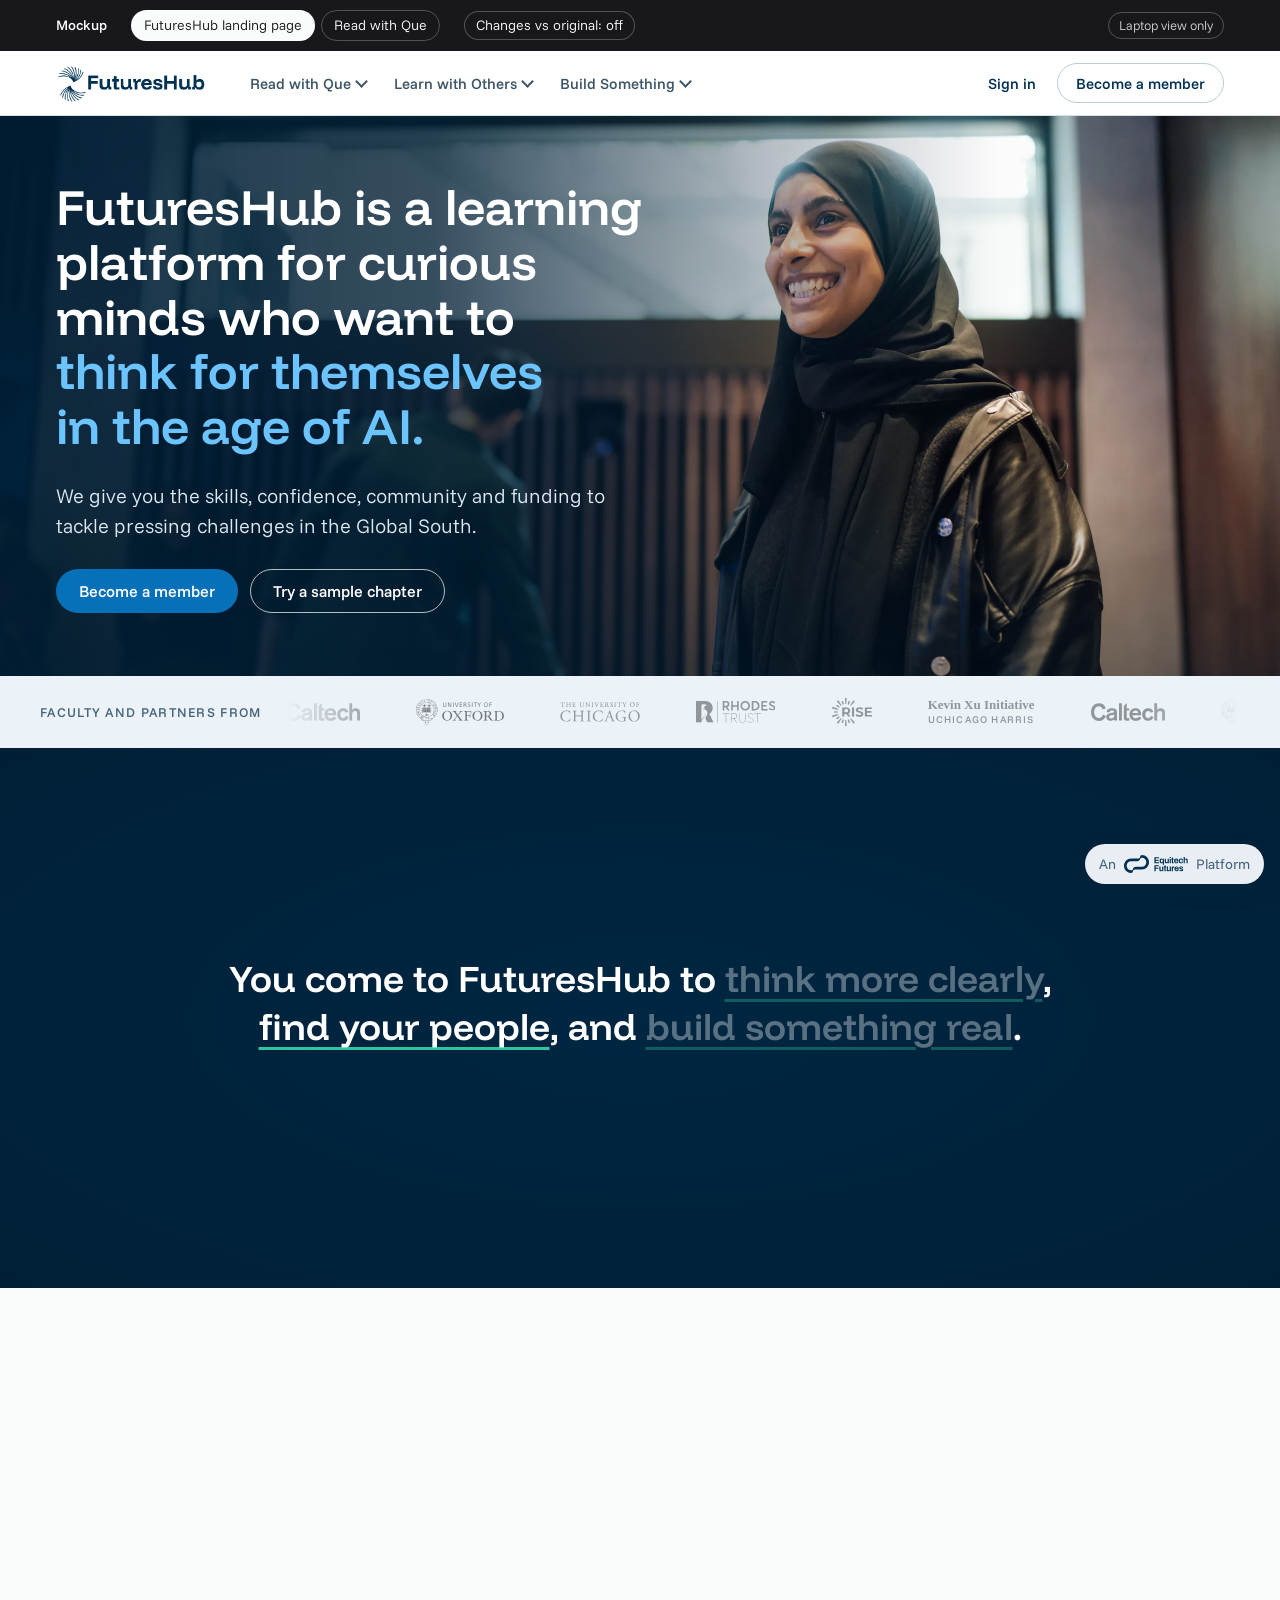
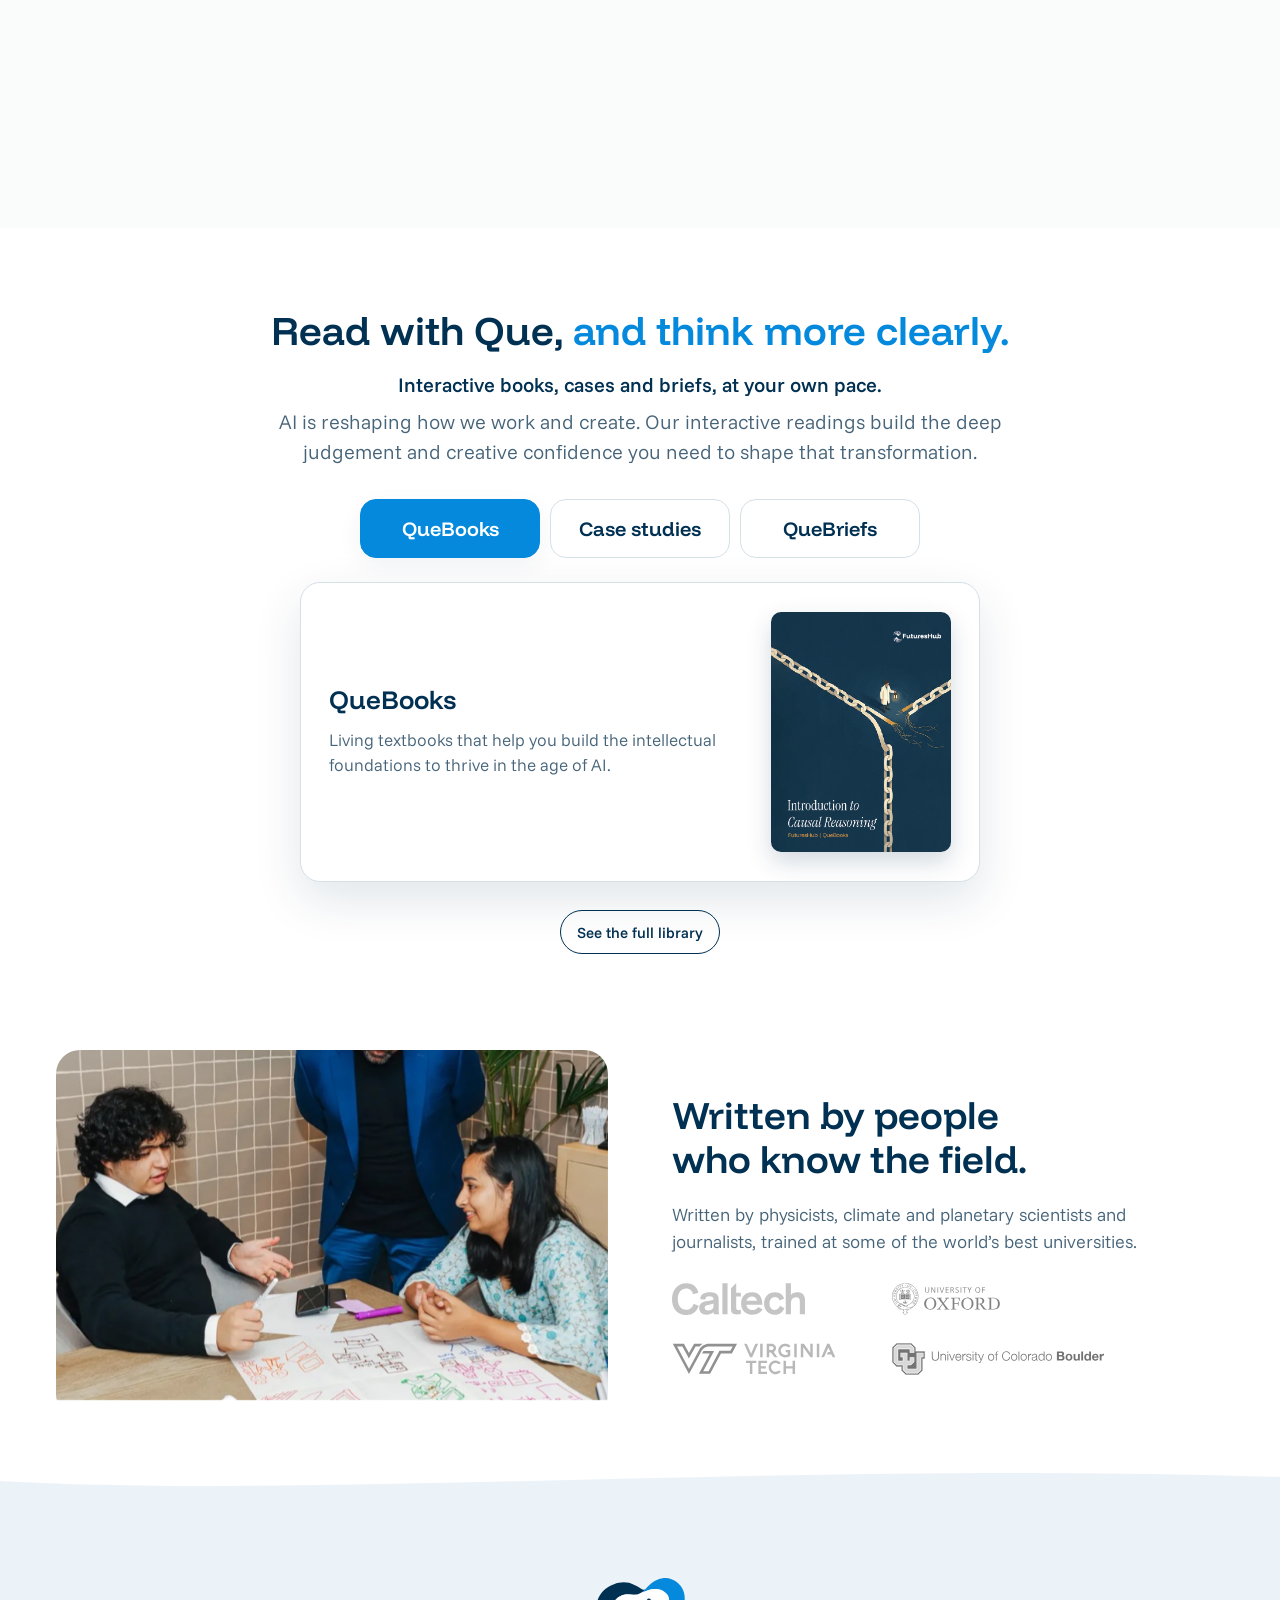
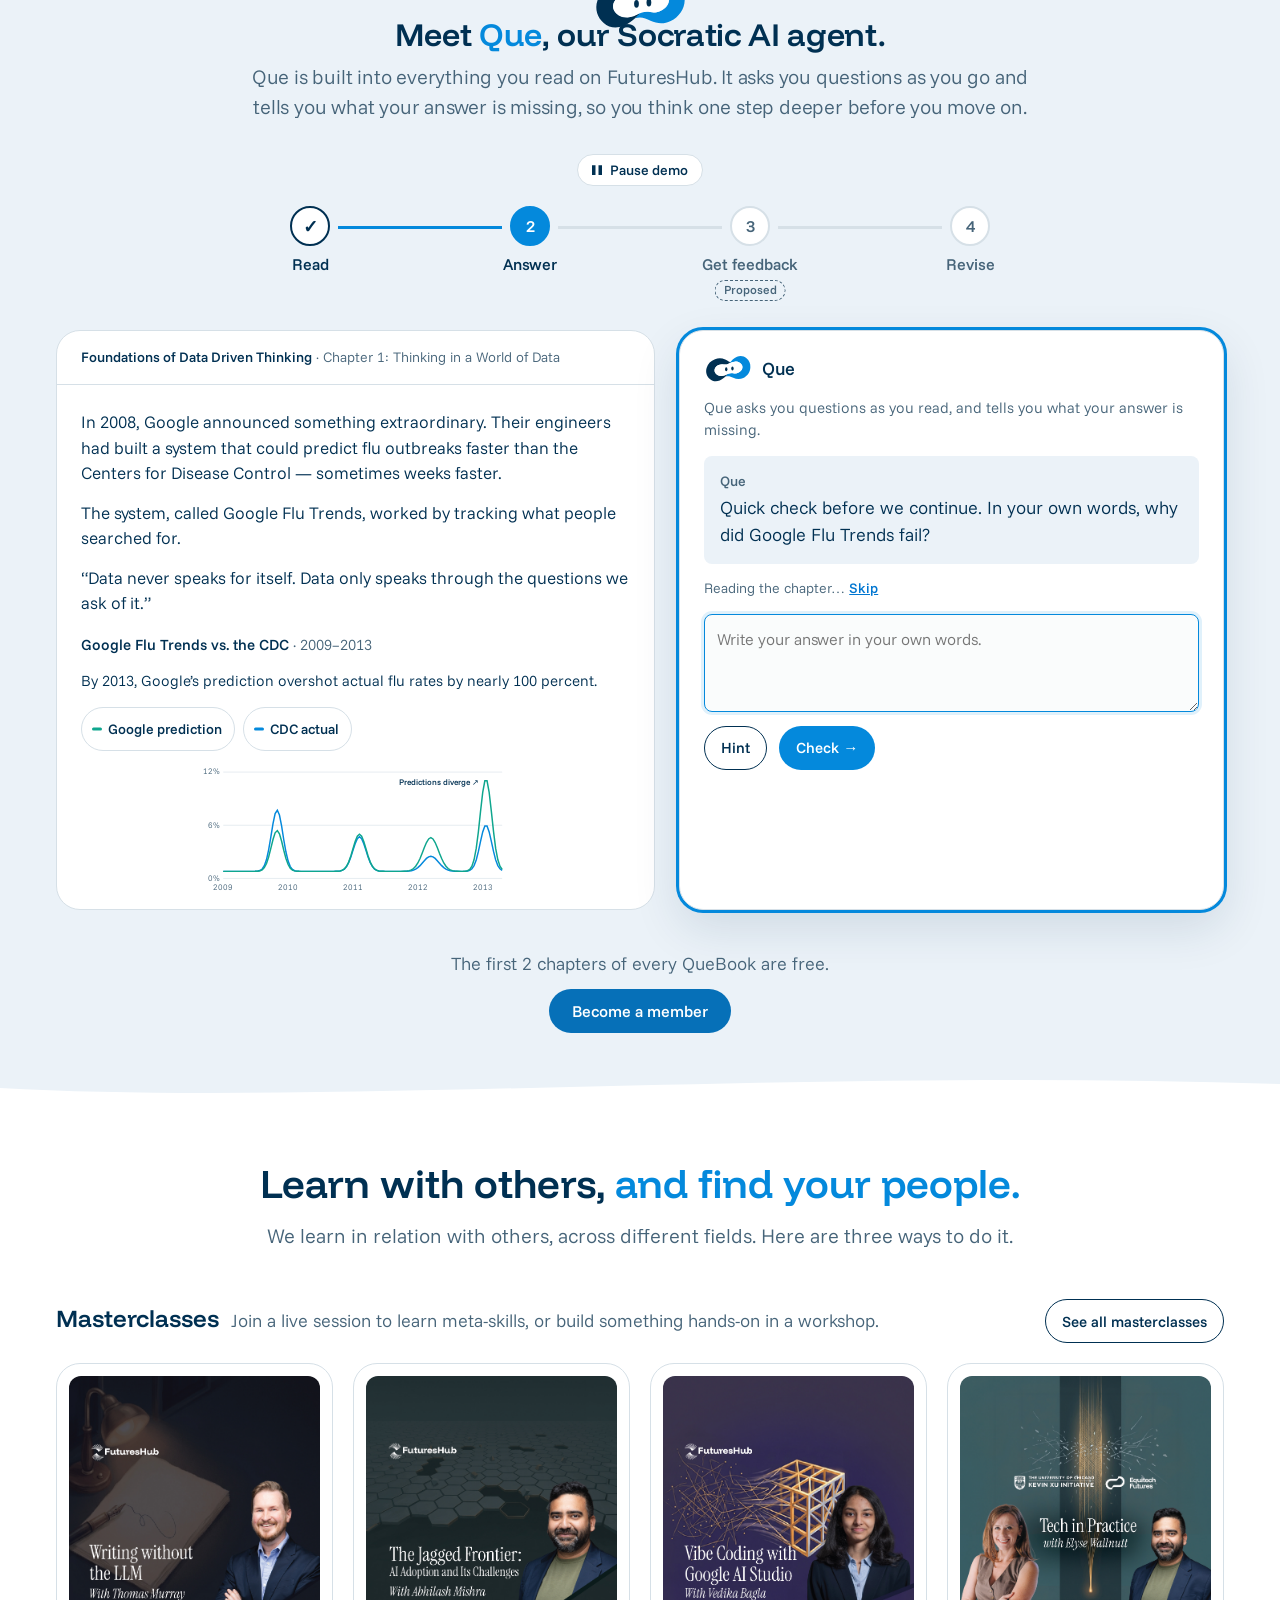
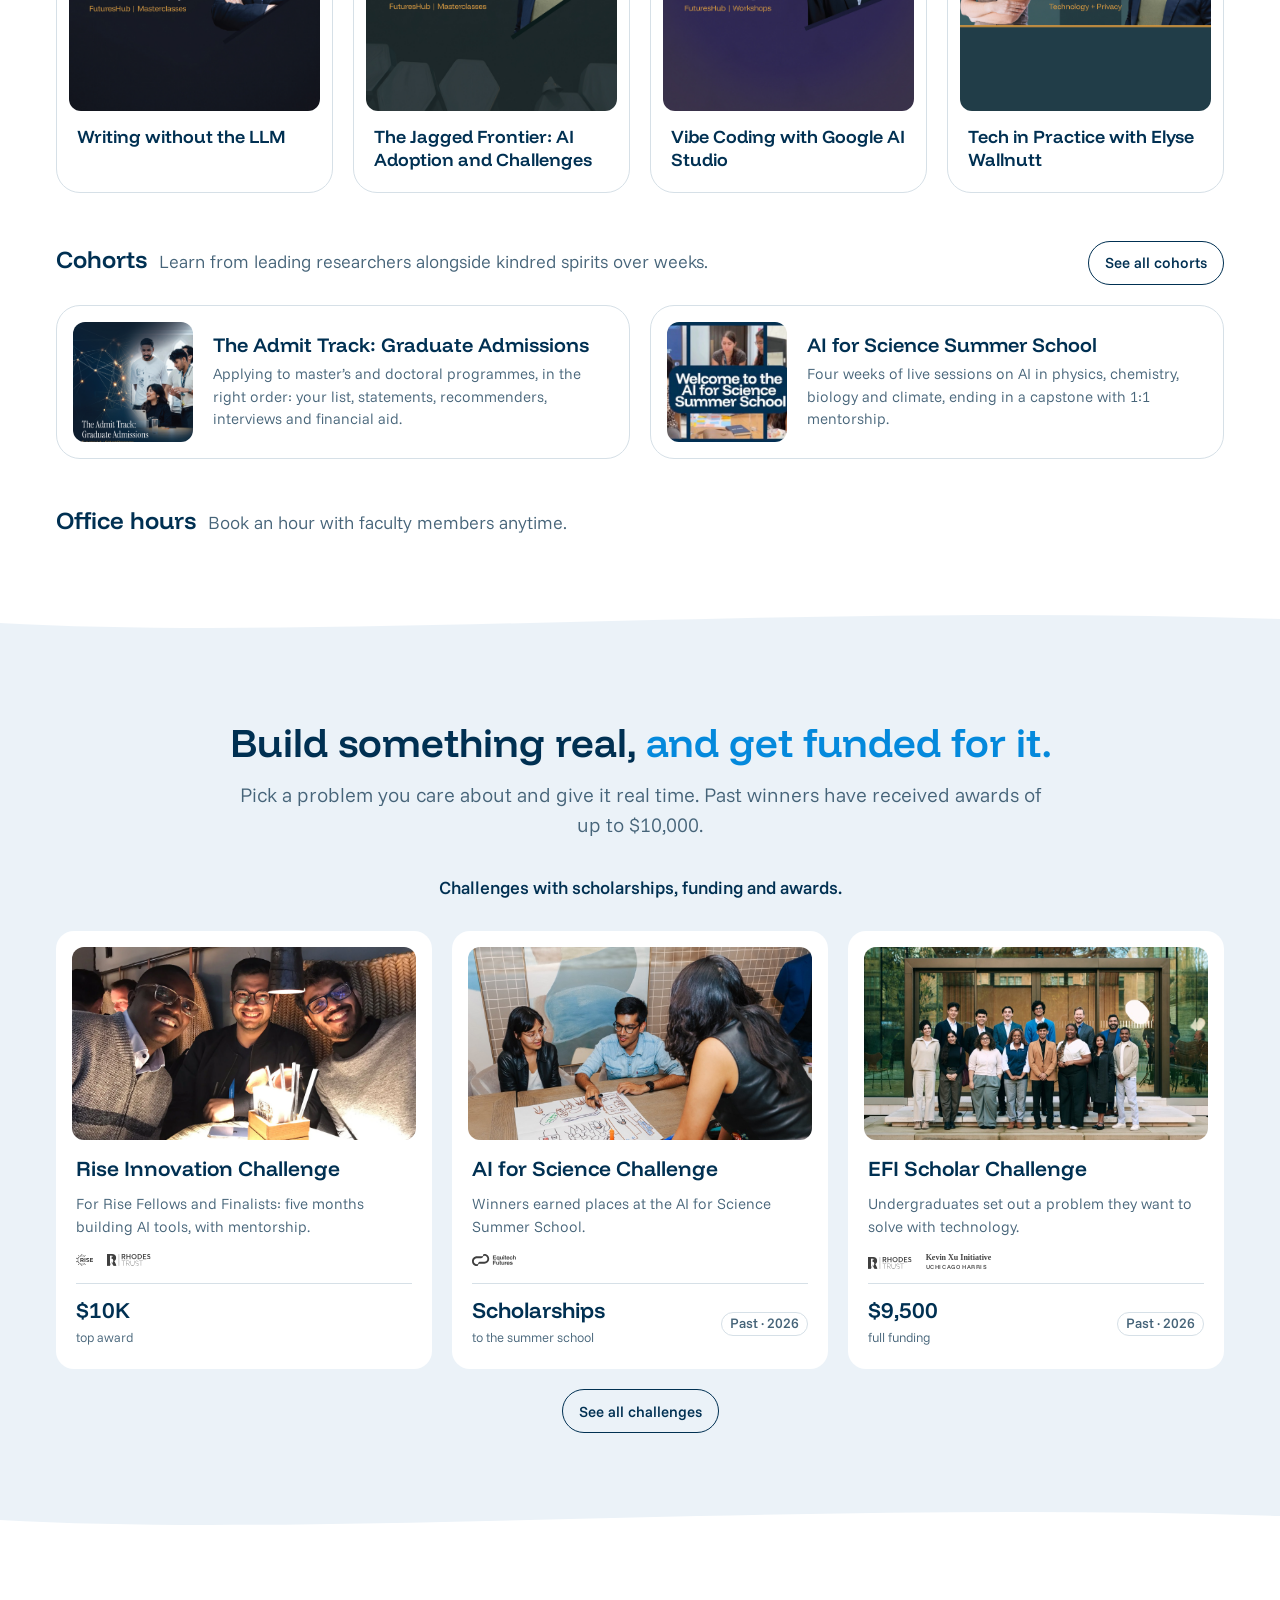
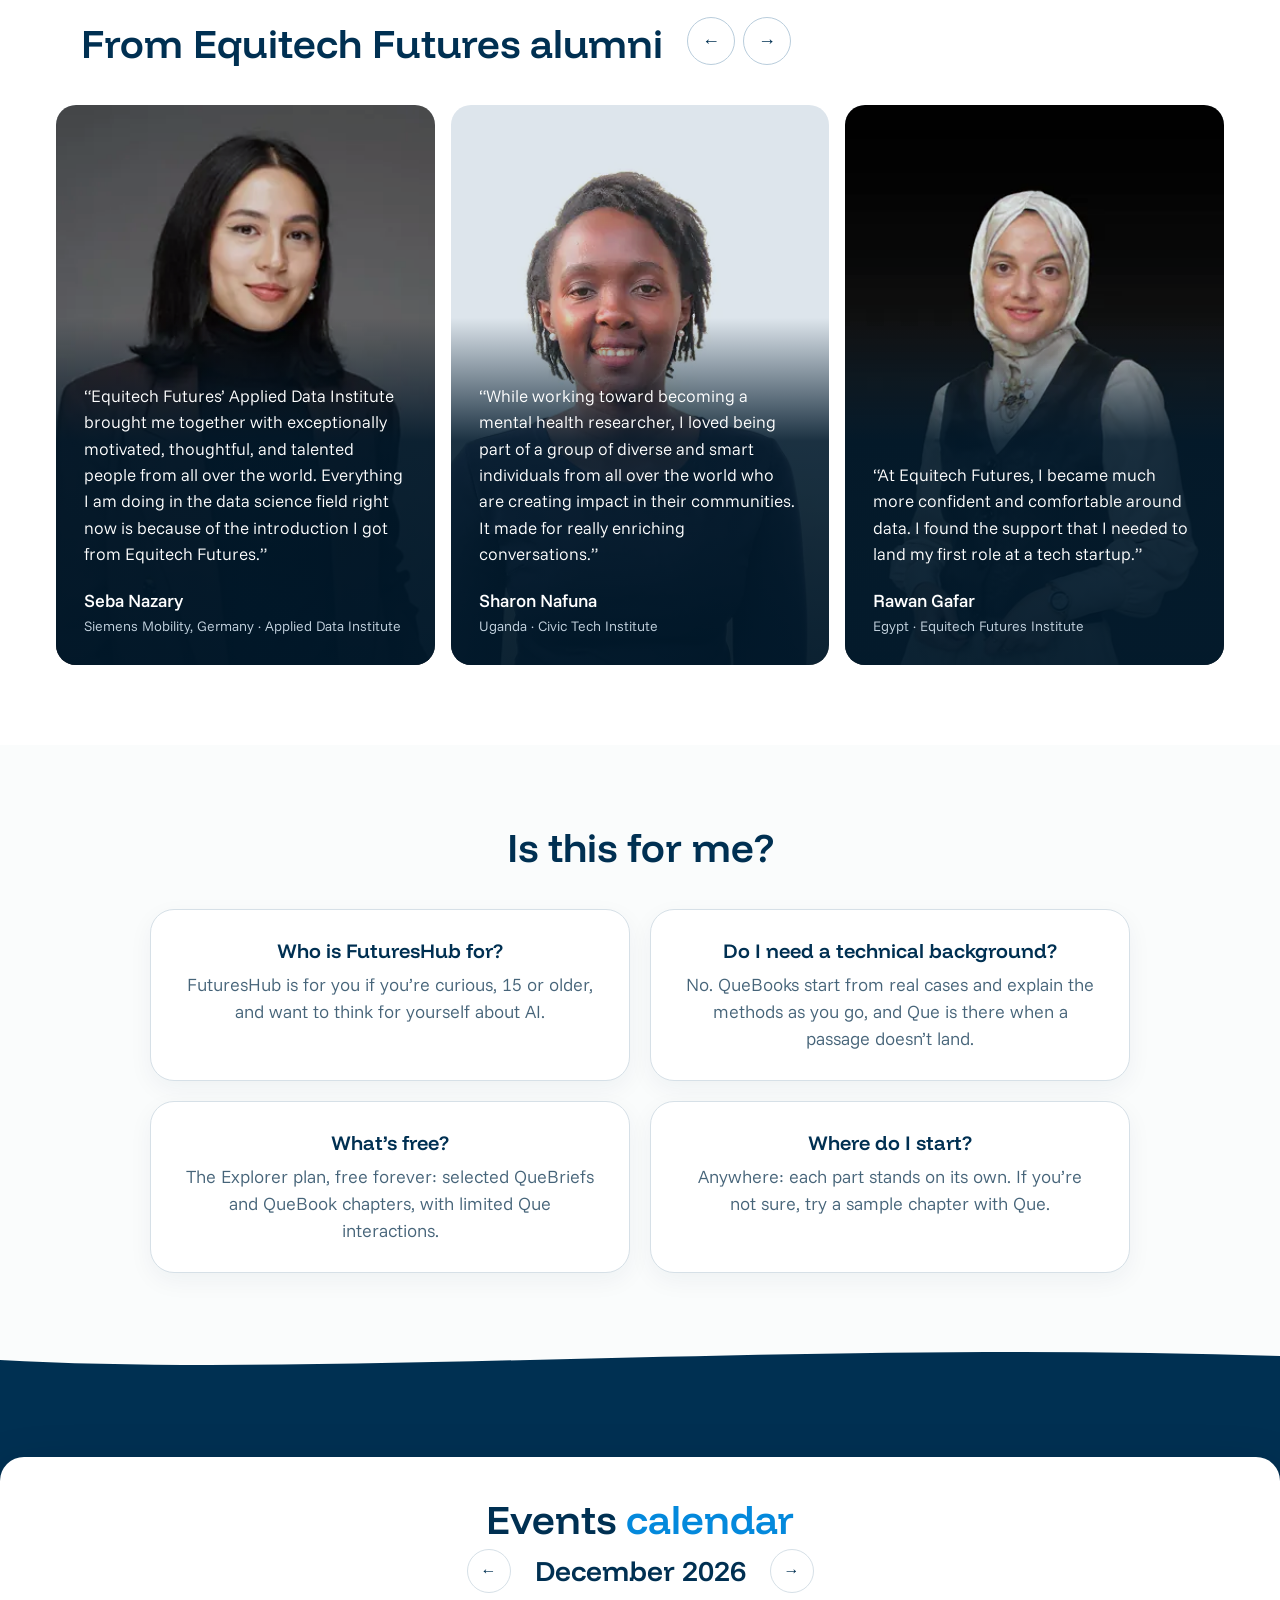
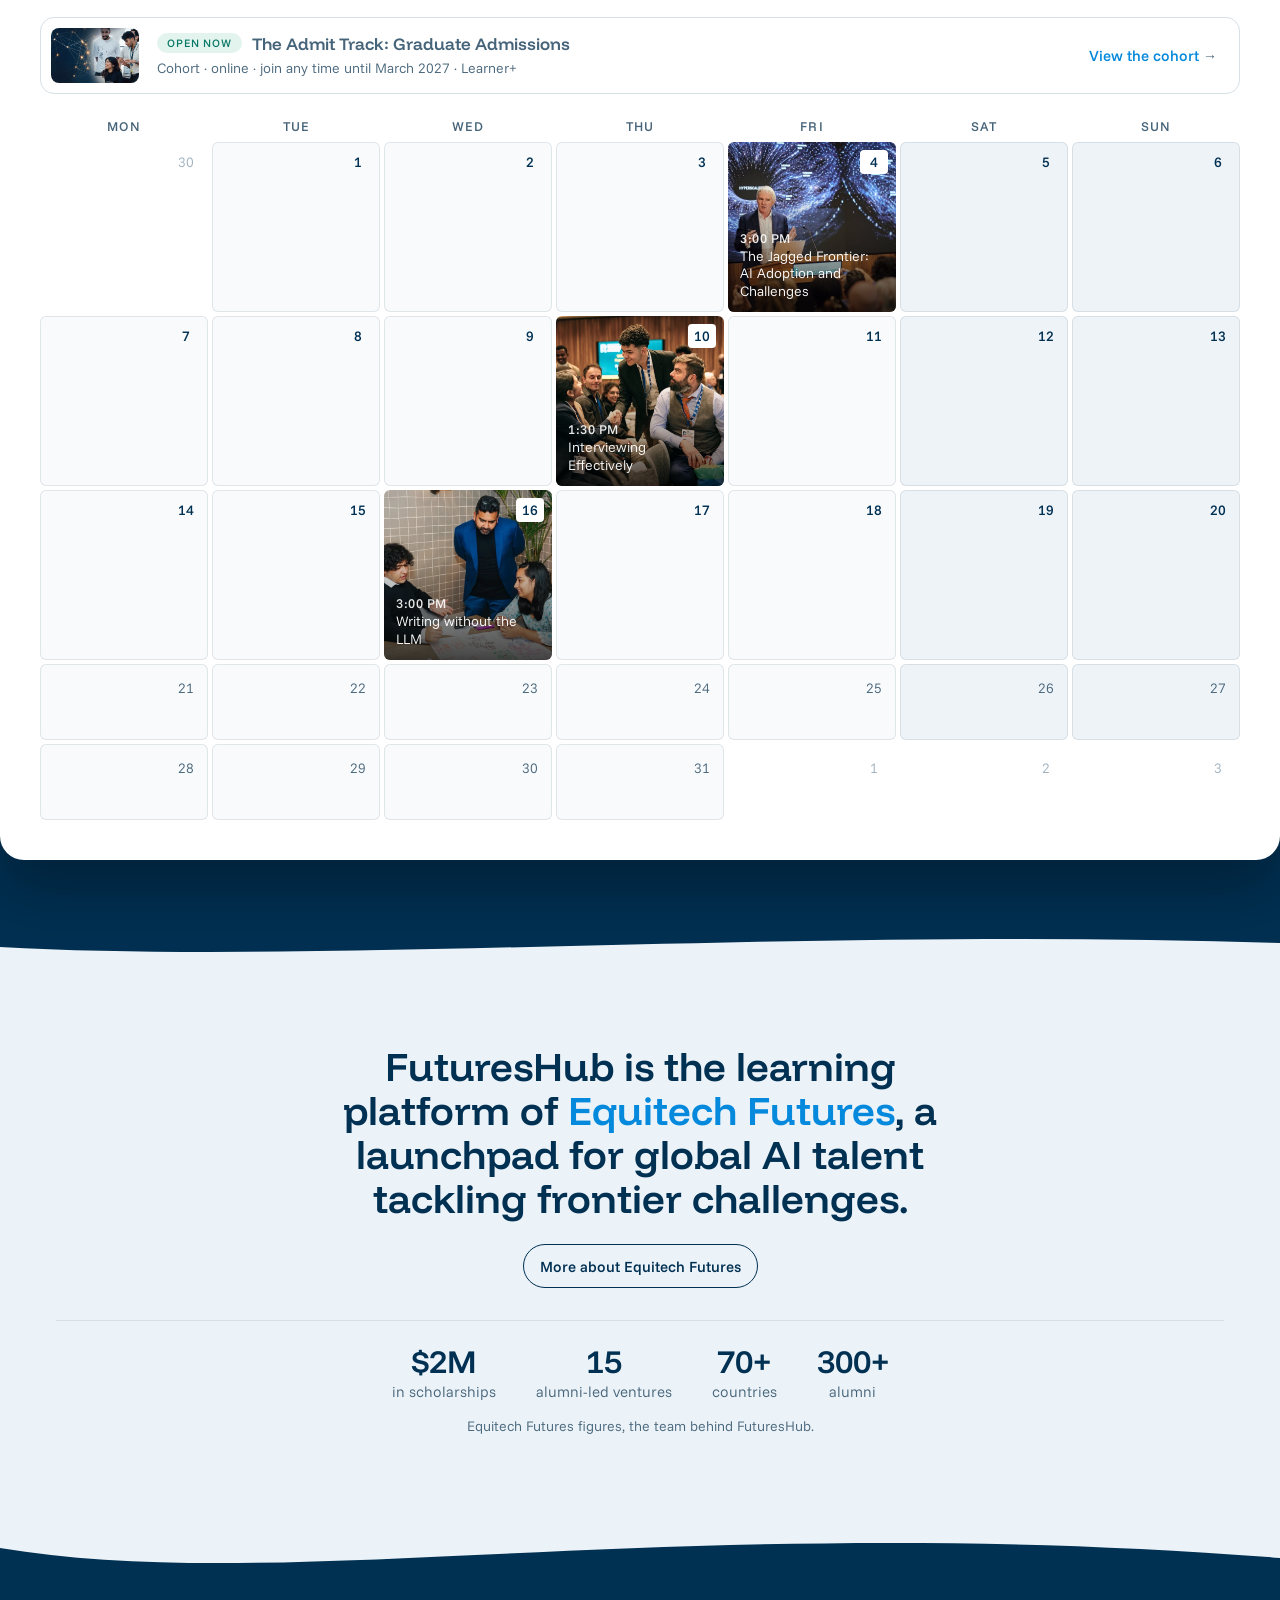
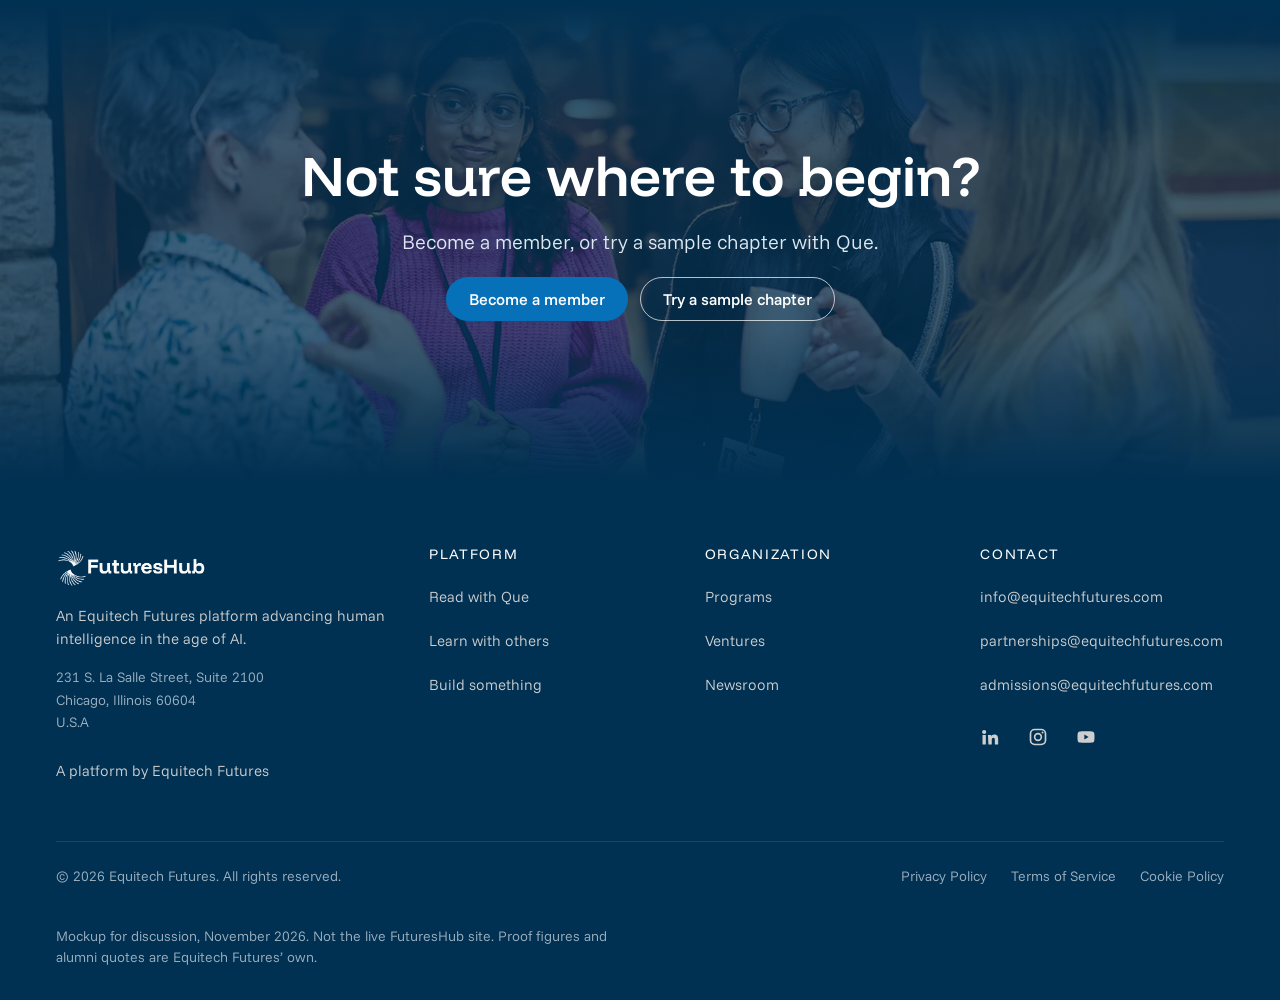
==== commit 5f33867b: "Mockup: laptop-view-only notice Co-Authored-By: Claude Sonnet 5.5 <noreply@anthropic.com>" ====
--- a/landing.html
+++ b/landing.html
@@ -2,13 +2,14 @@
 <html lang="en">
 <head>
 <meta charset="utf-8">
+<meta name="robots" content="noindex, nofollow">
 <meta name="viewport" content="width=device-width, initial-scale=1, viewport-fit=cover">
 <title>FuturesHub landing page</title>
 <link rel="stylesheet" href="https://fonts.googleapis.com/css2?family=Funnel+Display:wght@600&family=Funnel+Sans:wght@300;500&display=swap">
-<link rel="stylesheet" href="shared/style.css?v=105">
+<link rel="stylesheet" href="shared/style.css?v=106">
 <link rel="stylesheet" href="shared/events.css?v=22">
 <link rel="stylesheet" href="shared/q5.css?v=131">
-<link rel="stylesheet" href="shared/polish.css?v=2">
+<link rel="stylesheet" href="shared/polish.css?v=3">
 <link rel="stylesheet" href="shared/fx.css?v=16">
 <link rel="stylesheet" href="shared/changes.css?v=5">
 </head>
@@ -17,7 +18,7 @@
 <script src="shared/events.js?v=26"></script>
 <script src="shared/que.js?v=101"></script>
 <script src="shared/q5.js?v=47"></script>
-<script src="shared/site.js?v=127"></script>
+<script src="shared/site.js?v=130"></script>
 <script src="shared/fx.js?v=14"></script>
 <script src="shared/q6-changes.js?v=4"></script>
 </body>
--- a/shared/style.css
+++ b/shared/style.css
@@ -873,3 +873,4 @@
 body[data-q2]:not([data-q3]) #calendar { background: var(--surface-blue); }
 body[data-q2]:not([data-q3]) #que { background: var(--surface); }
 body[data-q2]:not([data-q3]) #impact { border-top: 1px solid var(--line); }
+.mockbar .mock-home { color: inherit; text-decoration: none; } .mockbar .mock-home:hover { text-decoration: underline; } /* back to rishita.net/equitech (25 Nov) */
--- a/shared/polish.css
+++ b/shared/polish.css
@@ -26,3 +26,8 @@
 :focus-visible { outline: 3px solid var(--fh-blue); outline-offset: 3px; }
 
 @media (prefers-reduced-motion: reduce) { a, button { transition: color .2s, background-color .2s, border-color .2s; } .btn:hover, .q4-class:hover, .q4-cohort:hover, .ch-card:hover, .q-f-card:hover, .tcard:hover, .q3-faq dl > div:hover { transform: none; } }
+
+/* Laptop-view-only notice (her ask, 25 Nov): a quiet chip in the mockbar everywhere, a plain strip on narrow screens */
+.mockbar .lap-chip { margin-left: auto; color: #cdcfcf; font-size: 13px; padding: 3px 10px; border: 1px solid #ffffff40; border-radius: var(--r-round); white-space: nowrap; }
+.mockbar .lap-banner { display: none; margin: 0; max-width: none; padding: 10px 16px; background: #ffffff1f; color: var(--surface); font-size: 14px; line-height: 1.4; }
+@media (max-width: 900px) { .mockbar .lap-banner { display: block; } .mockbar .lap-chip { margin-left: 0; } }
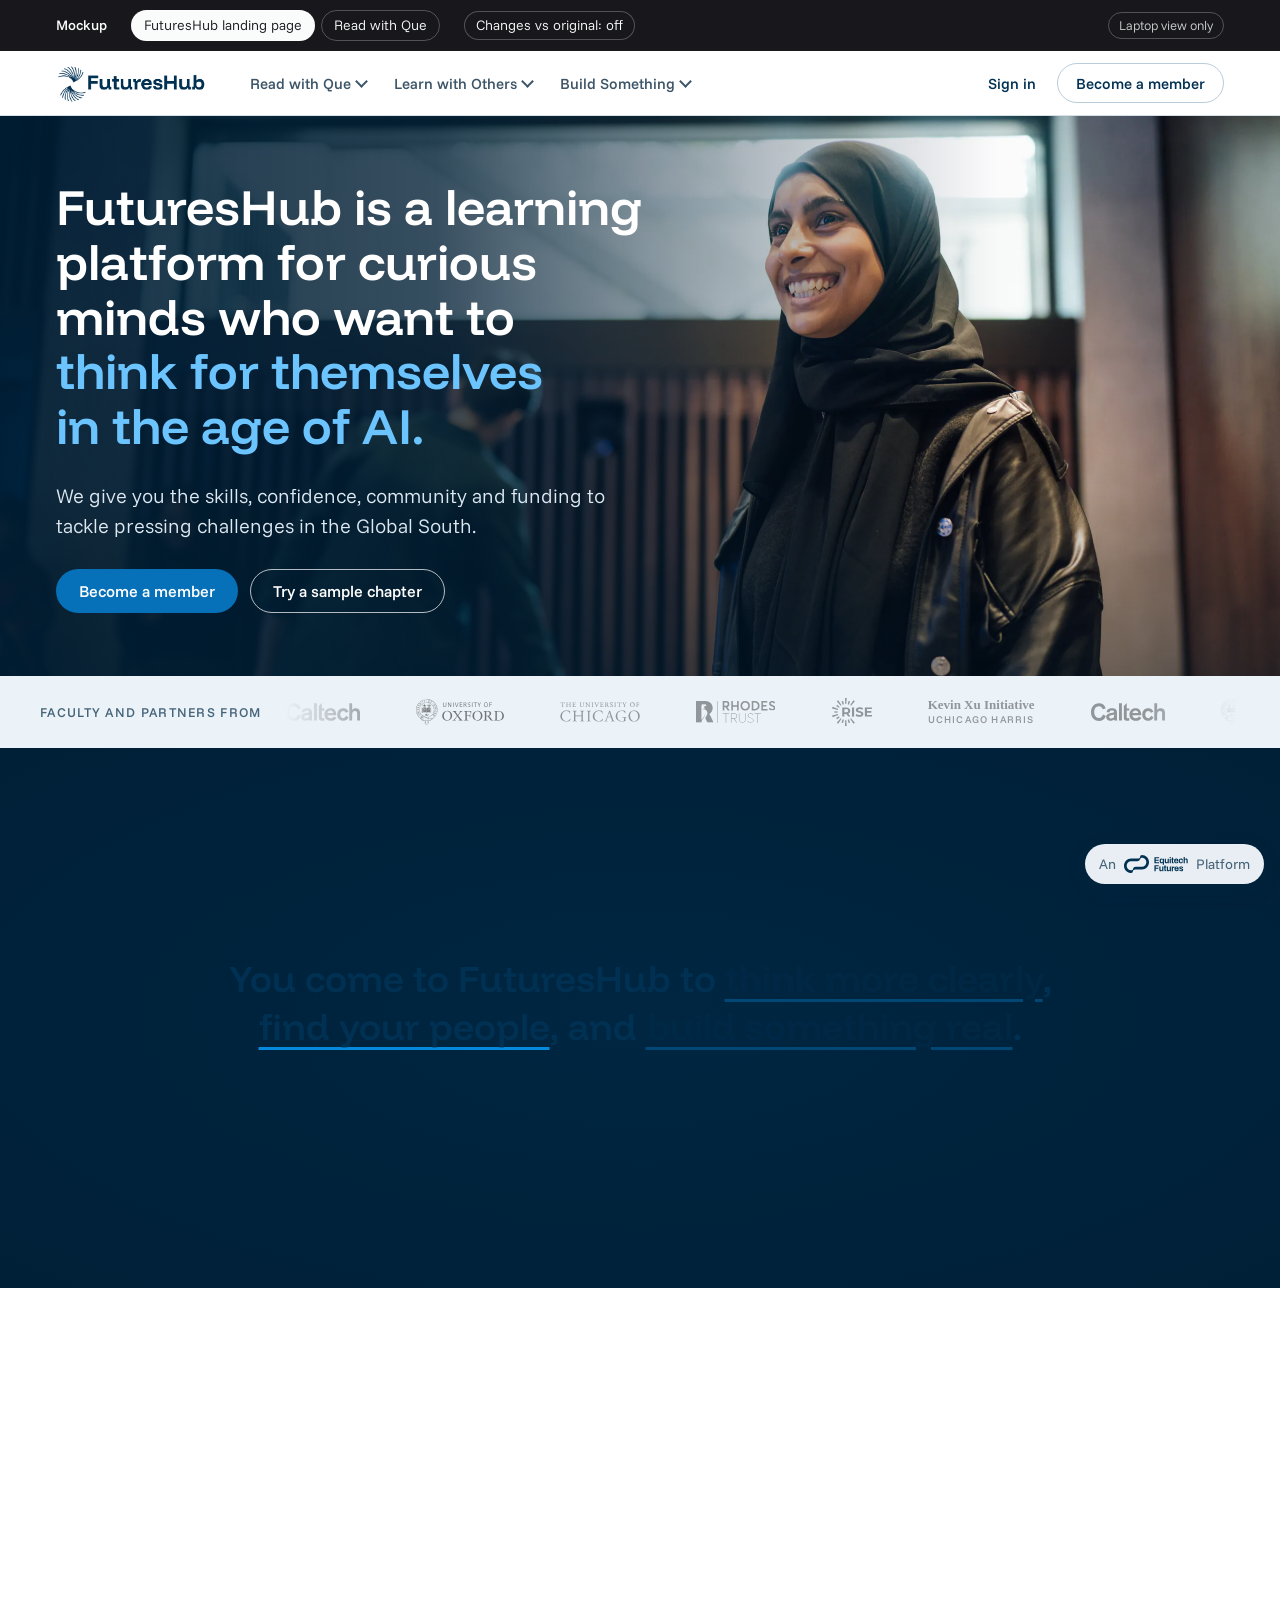
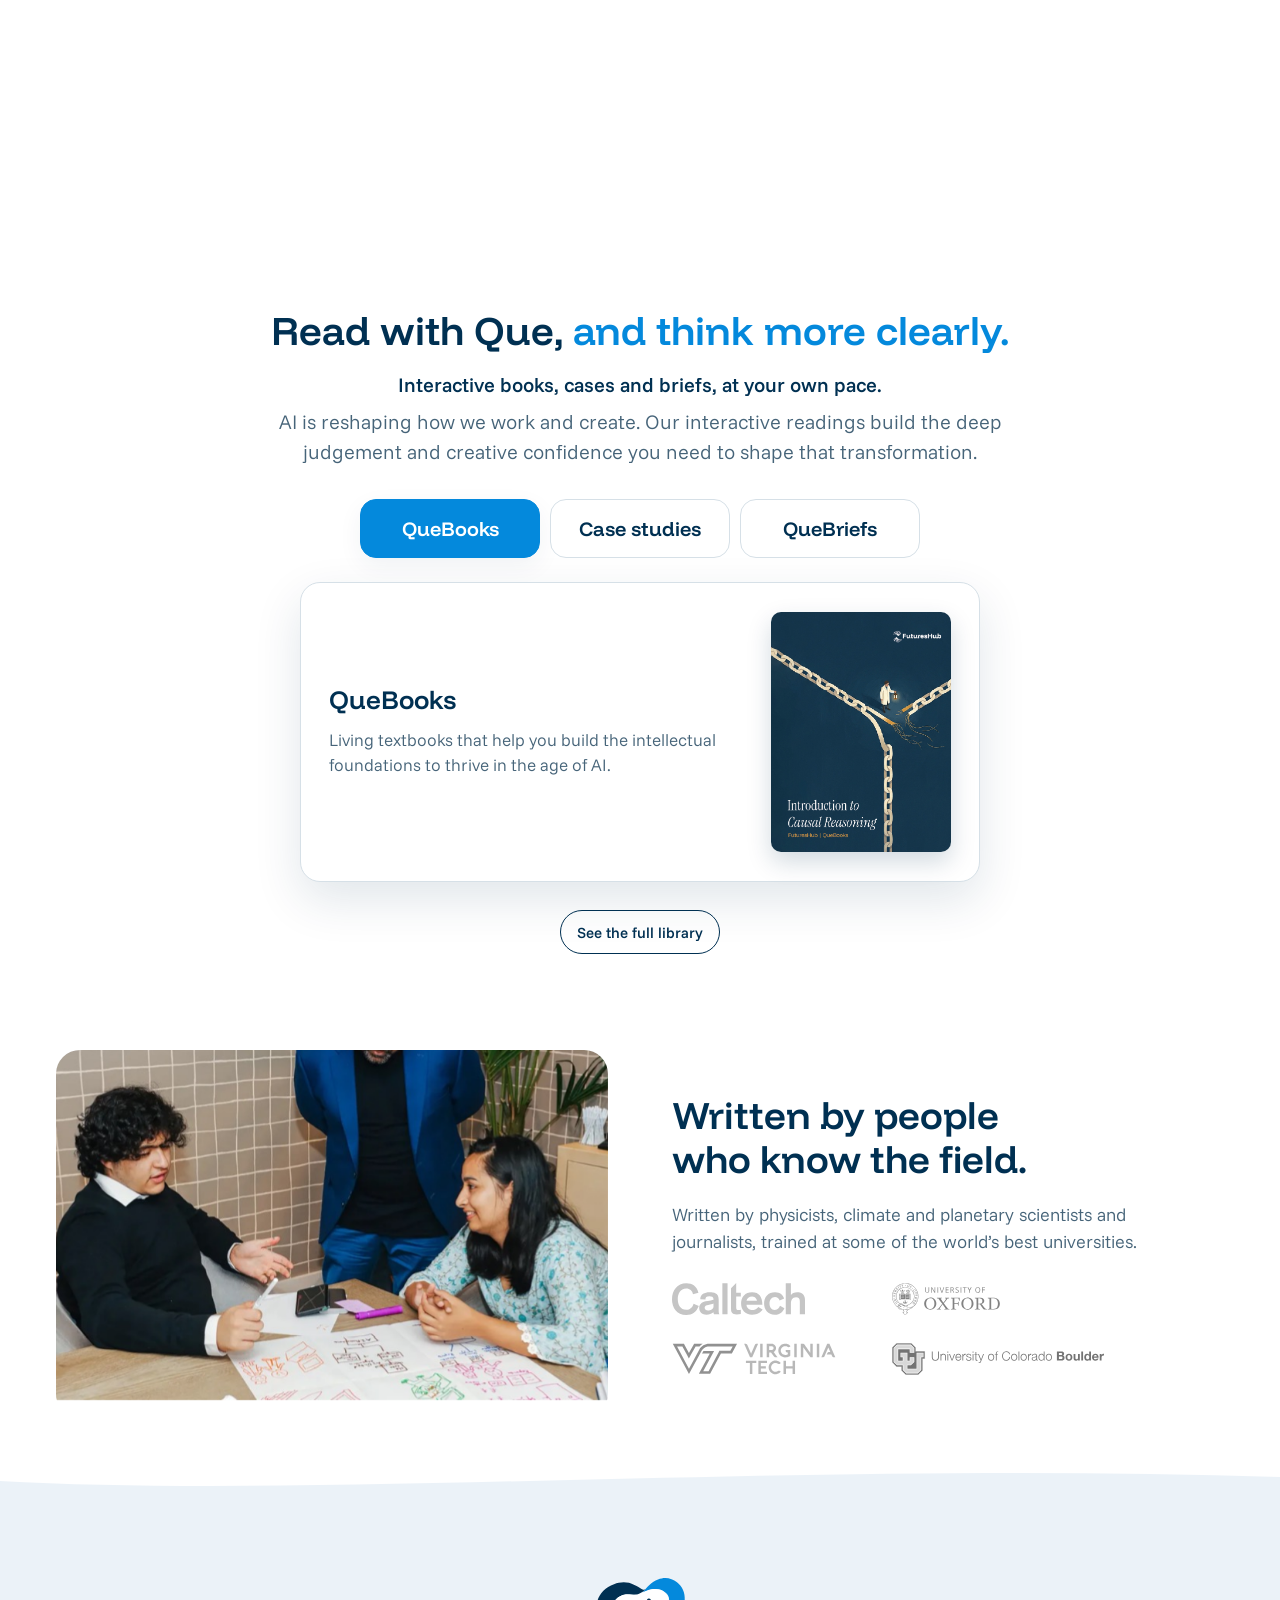
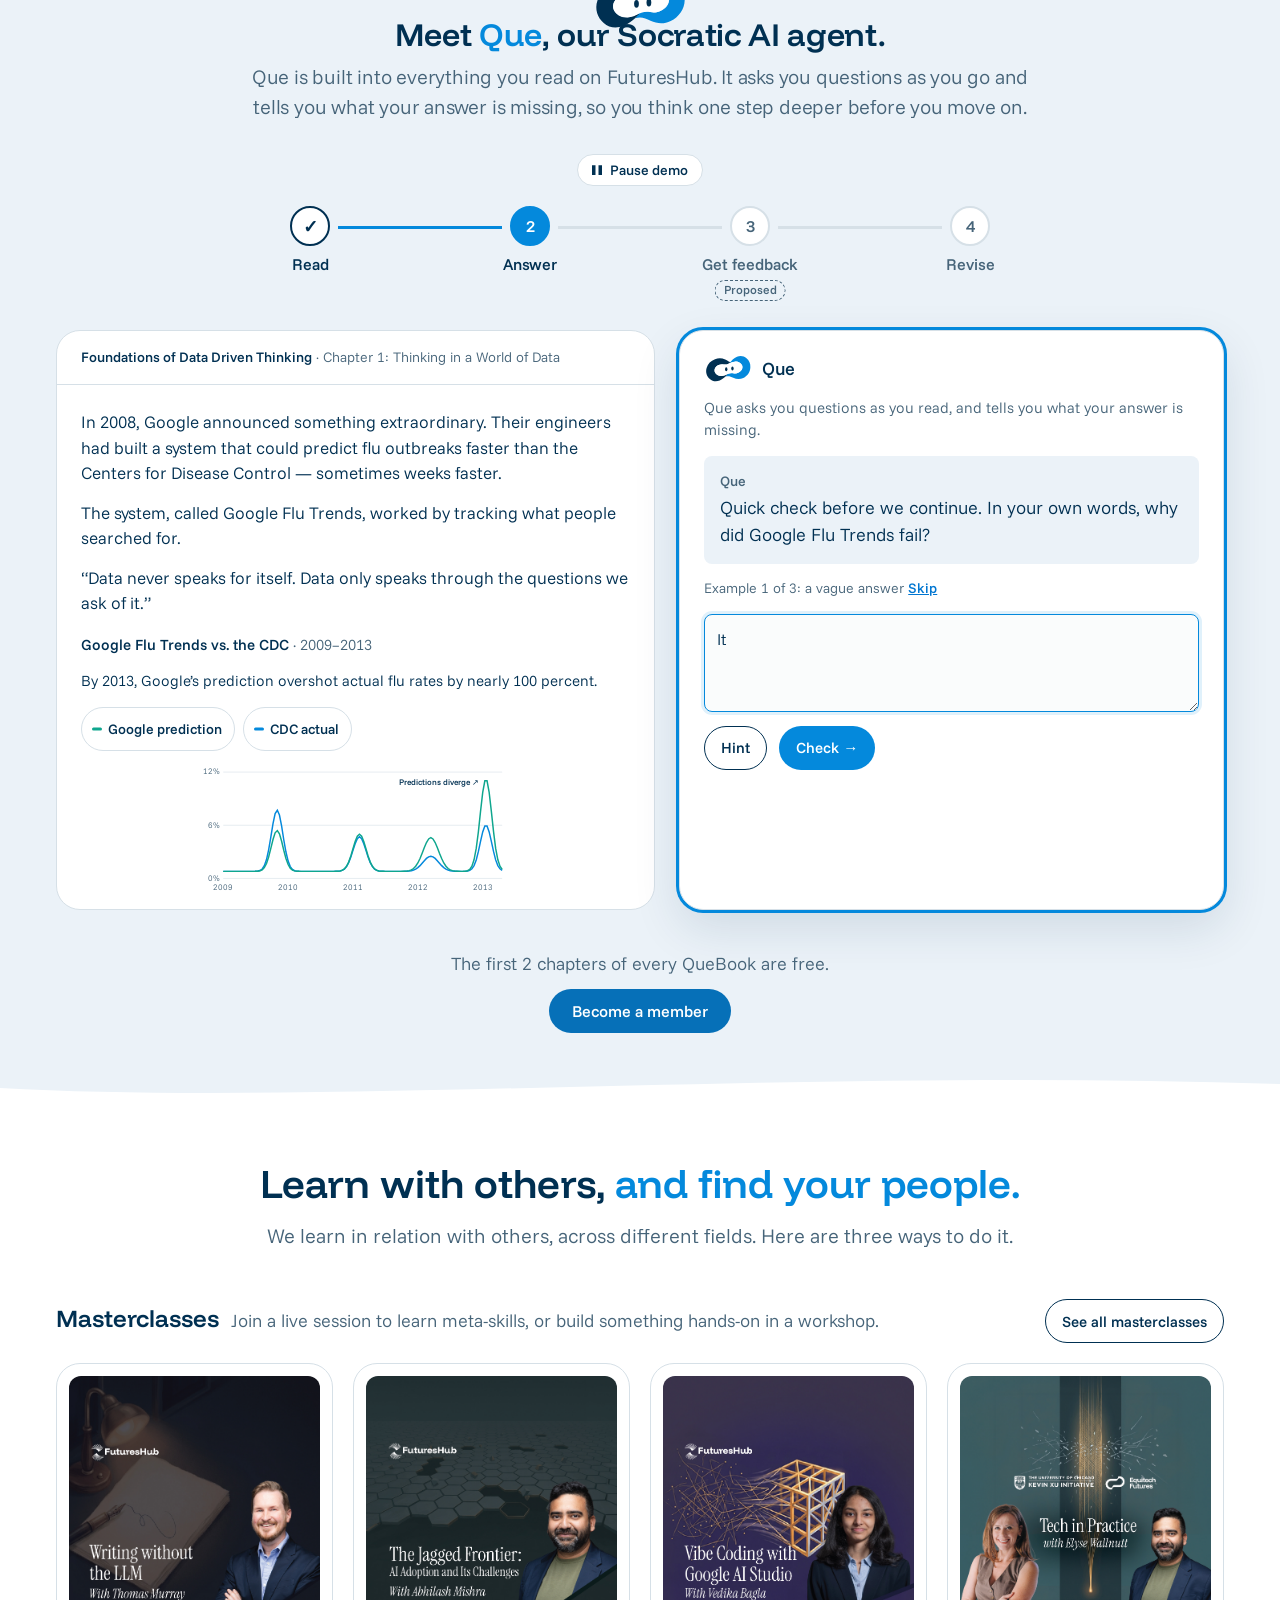
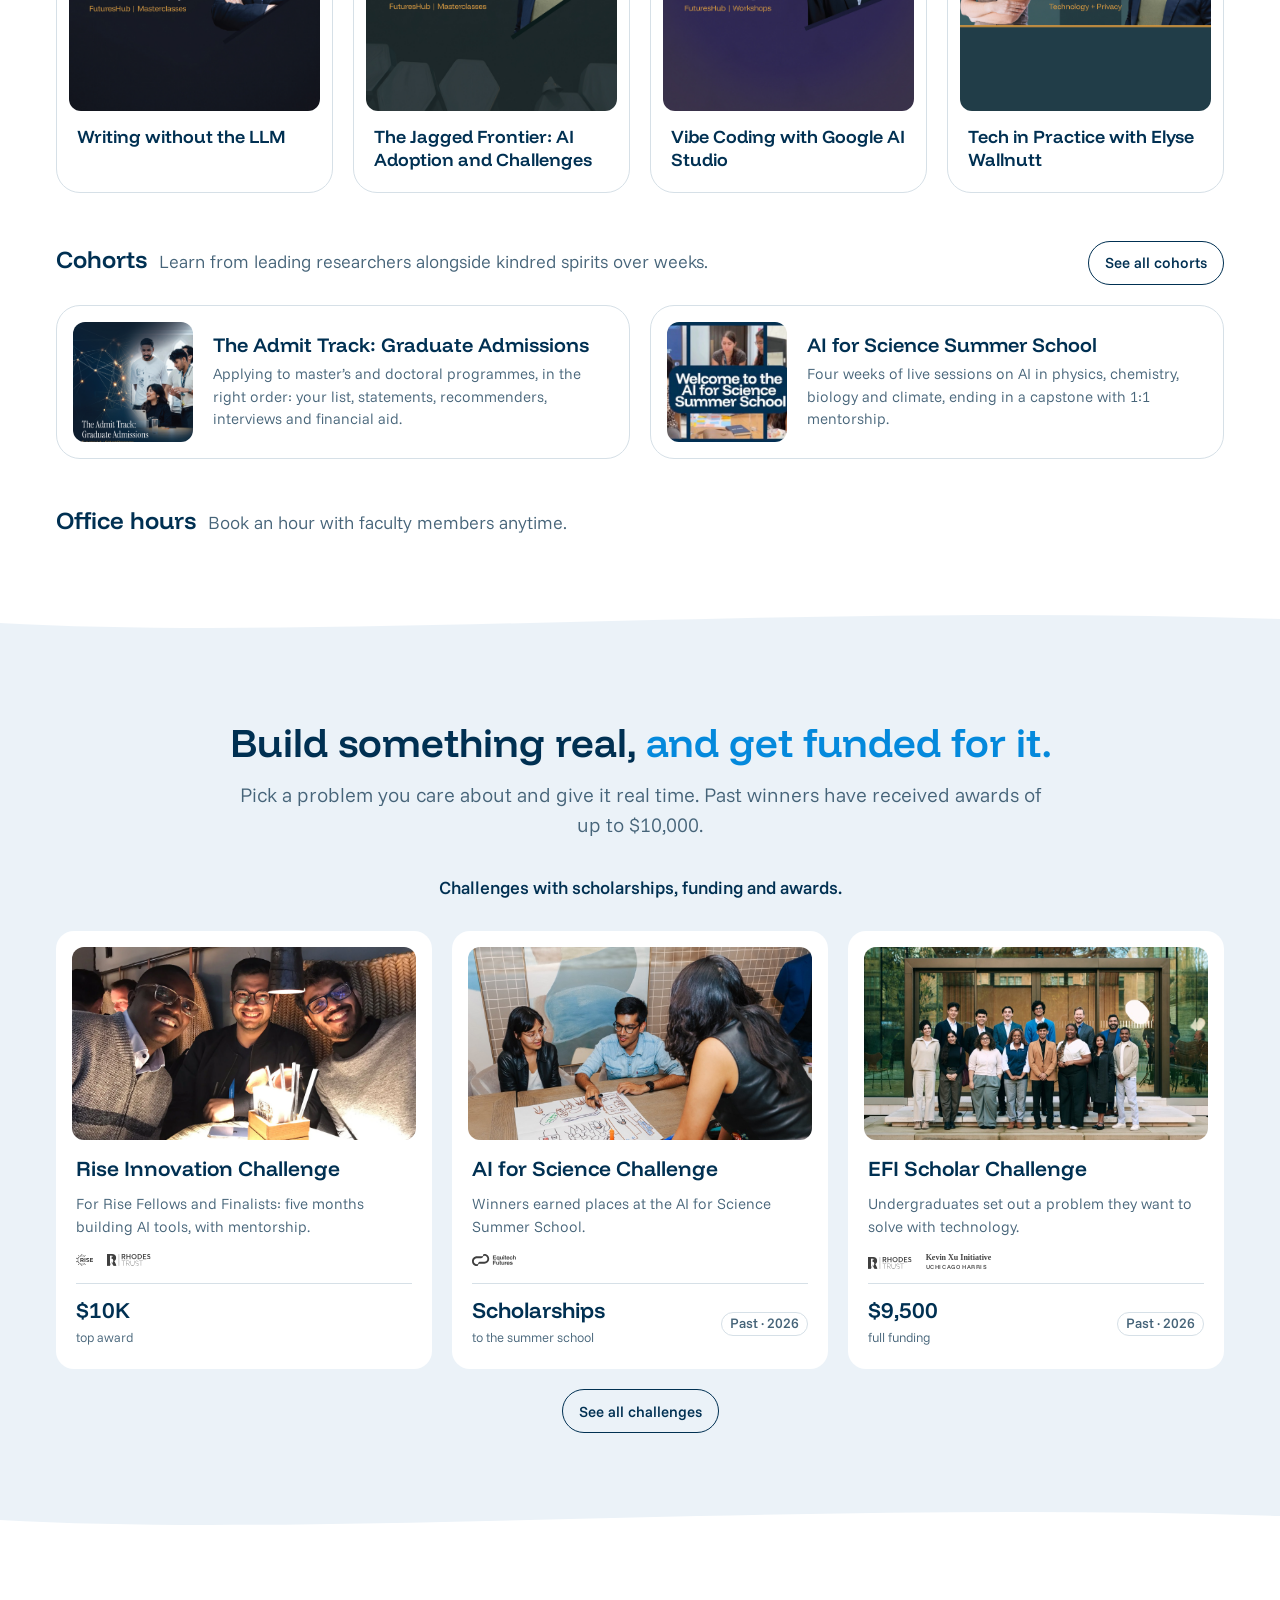
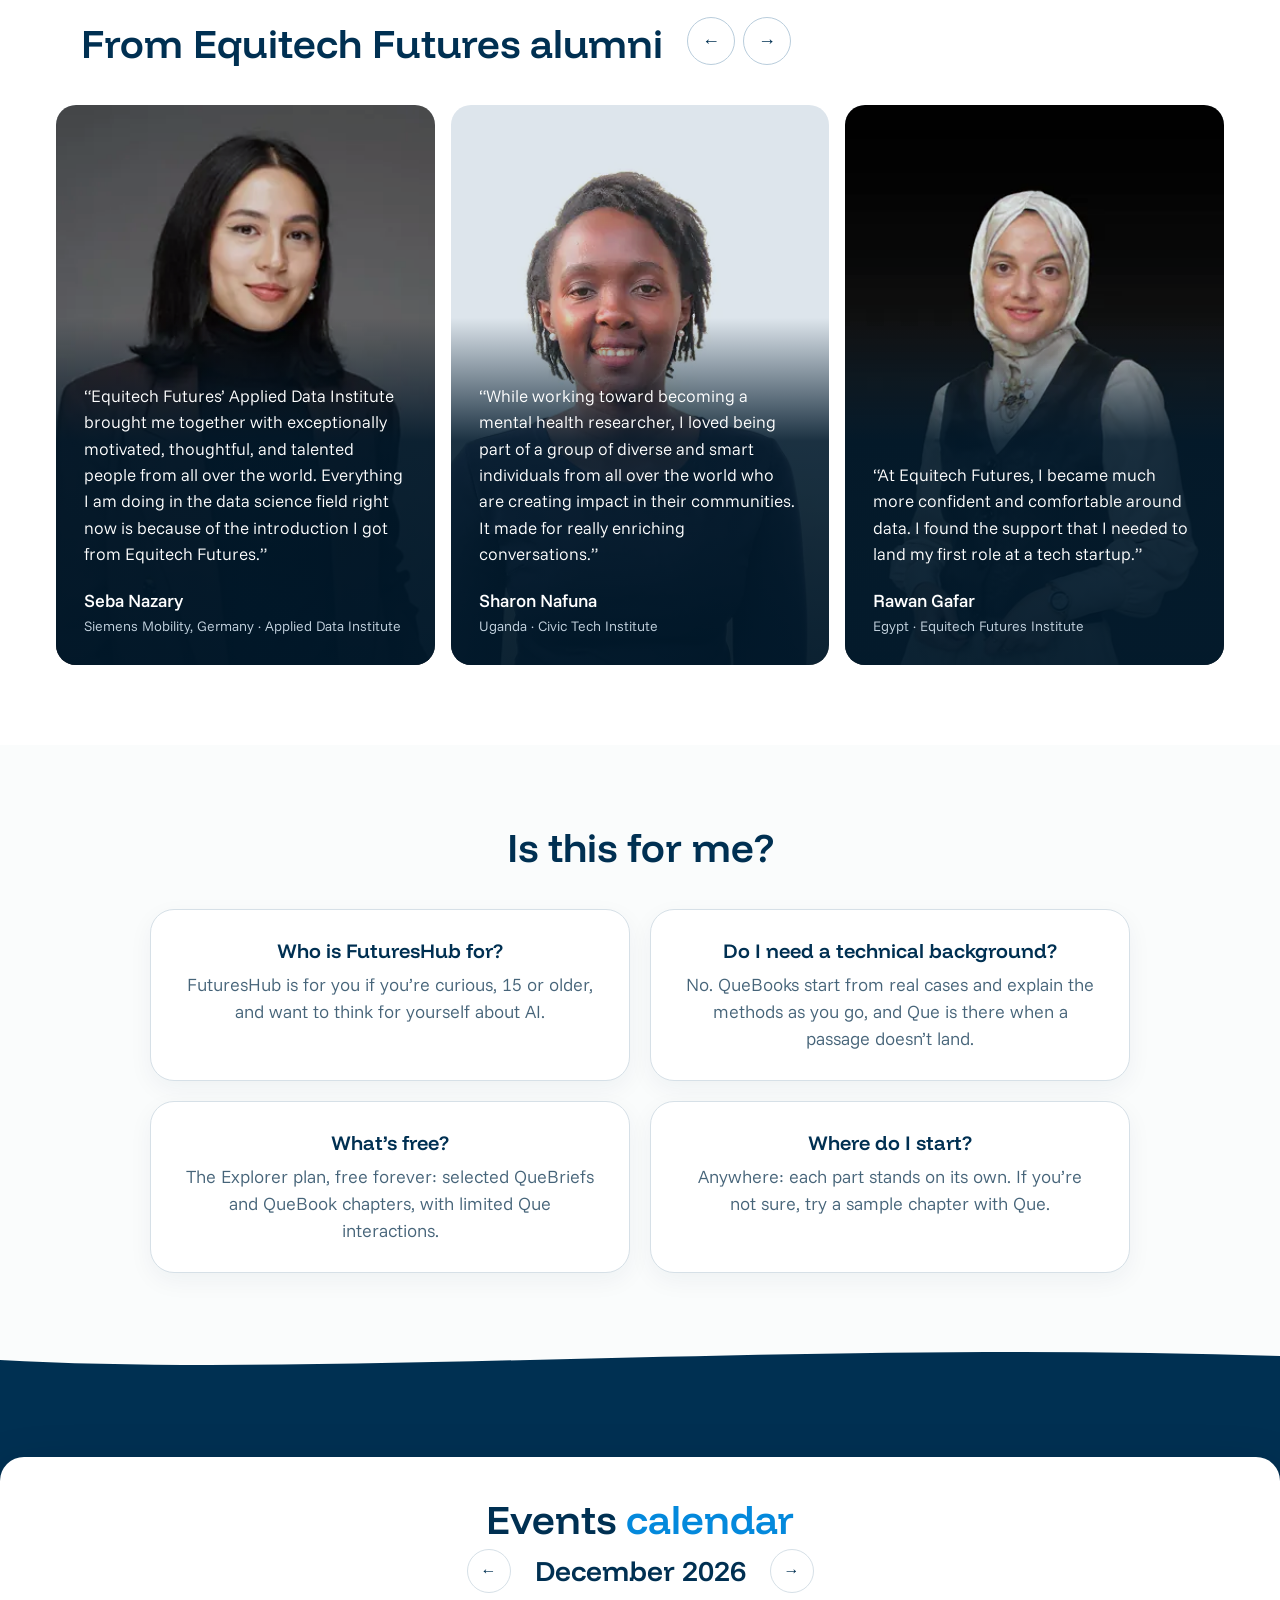
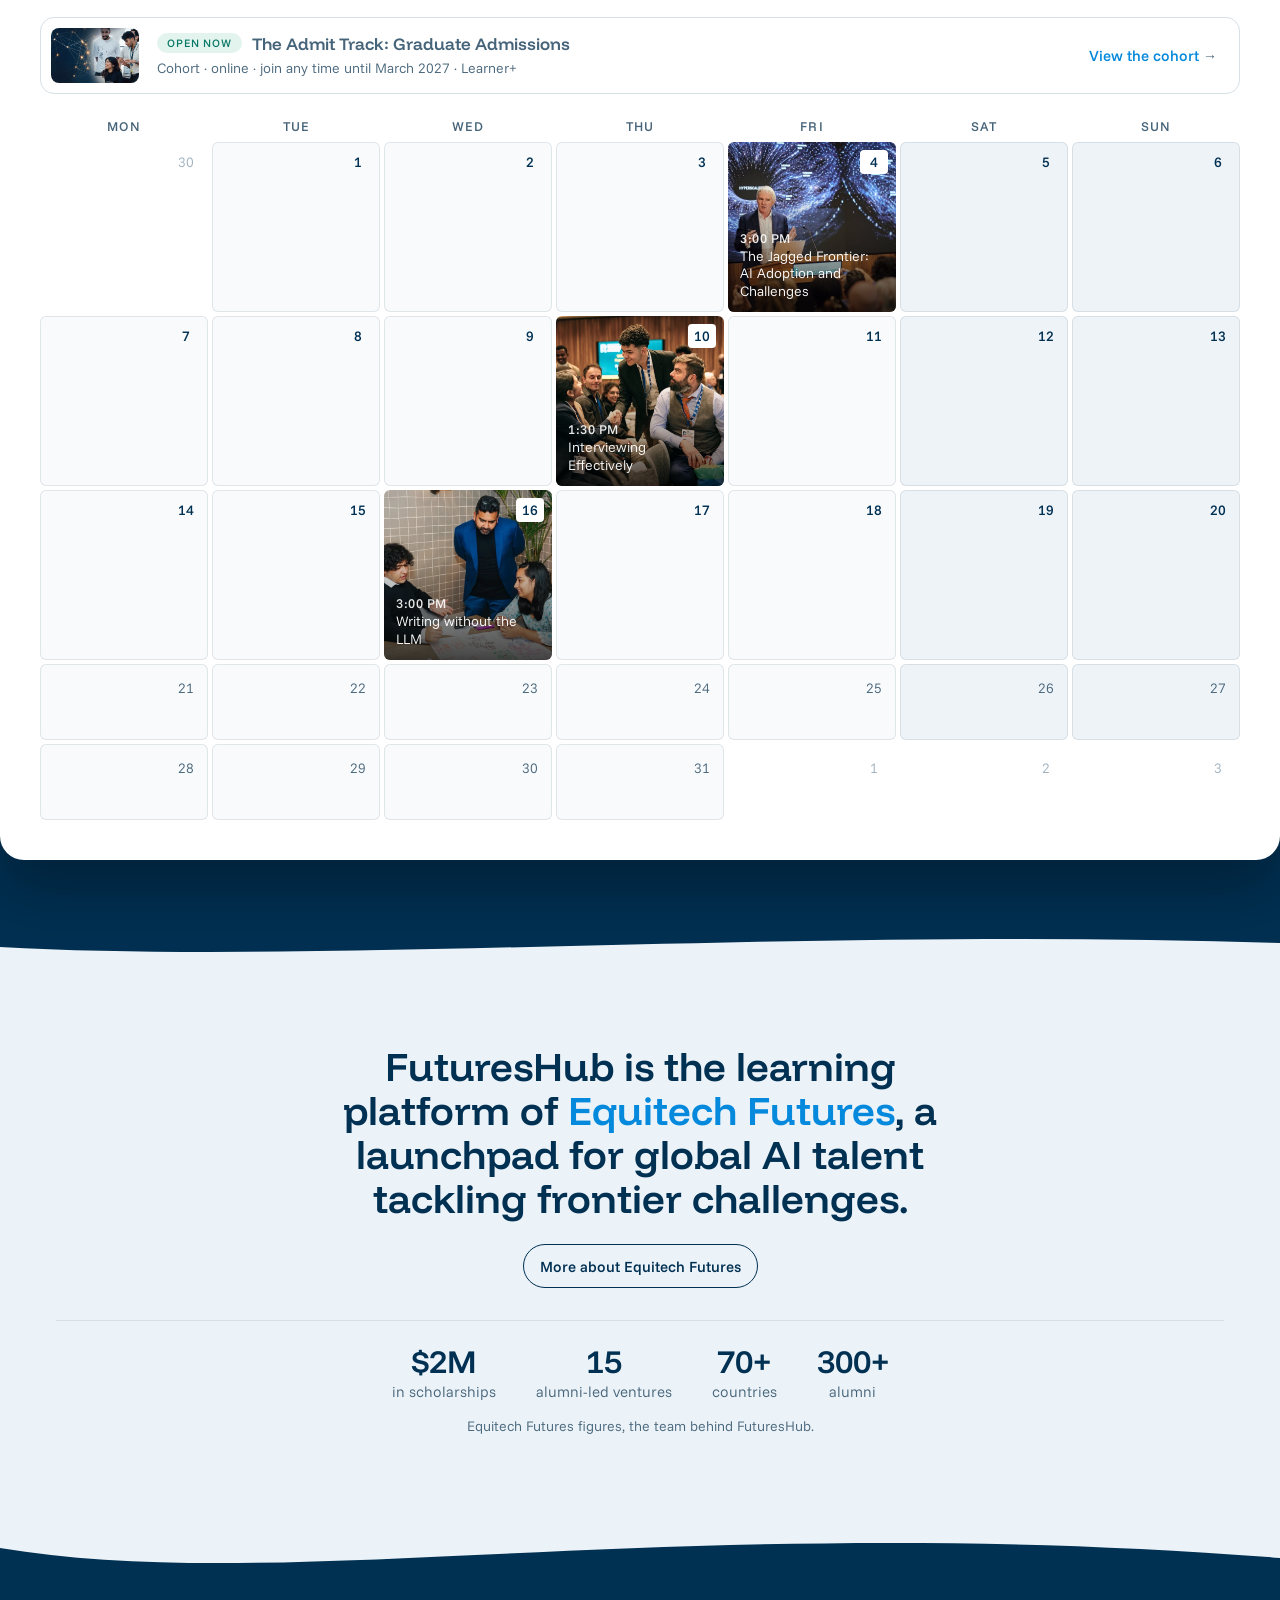
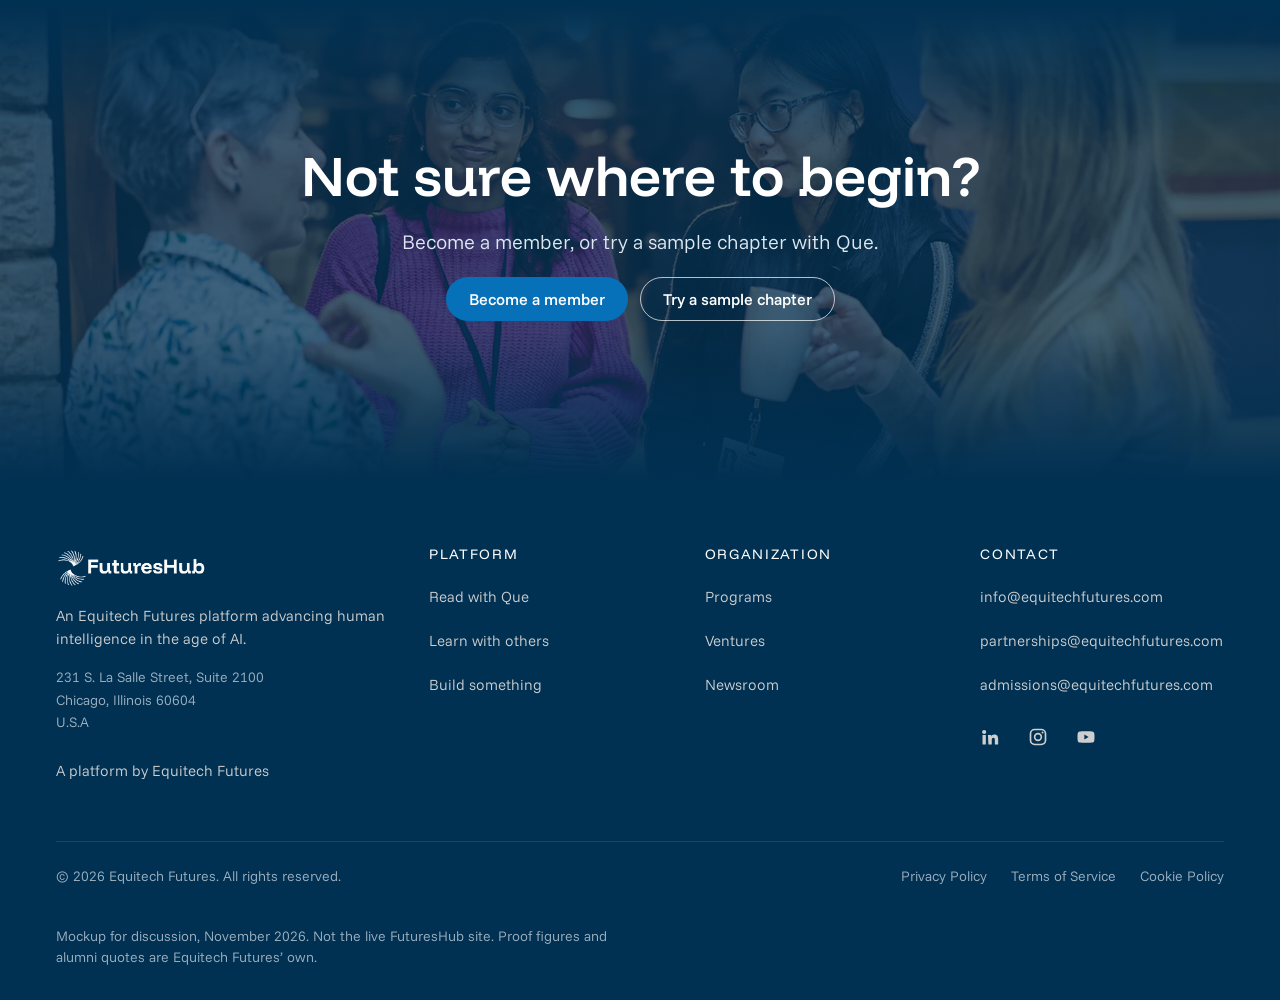
==== commit 785fcb02: "Mockup: full-screen laptop-only card on phones Co-Authored-By: Claude Opus 5.5 <noreply@anthropic.co" ====
--- a/landing.html
+++ b/landing.html
@@ -9,7 +9,7 @@
 <link rel="stylesheet" href="shared/style.css?v=106">
 <link rel="stylesheet" href="shared/events.css?v=22">
 <link rel="stylesheet" href="shared/q5.css?v=131">
-<link rel="stylesheet" href="shared/polish.css?v=3">
+<link rel="stylesheet" href="shared/polish.css?v=4">
 <link rel="stylesheet" href="shared/fx.css?v=16">
 <link rel="stylesheet" href="shared/changes.css?v=5">
 </head>
@@ -18,7 +18,7 @@
 <script src="shared/events.js?v=26"></script>
 <script src="shared/que.js?v=101"></script>
 <script src="shared/q5.js?v=47"></script>
-<script src="shared/site.js?v=130"></script>
+<script src="shared/site.js?v=131"></script>
 <script src="shared/fx.js?v=14"></script>
 <script src="shared/q6-changes.js?v=4"></script>
 </body>
--- a/shared/polish.css
+++ b/shared/polish.css
@@ -31,3 +31,9 @@
 .mockbar .lap-chip { margin-left: auto; color: #cdcfcf; font-size: 13px; padding: 3px 10px; border: 1px solid #ffffff40; border-radius: var(--r-round); white-space: nowrap; }
 .mockbar .lap-banner { display: none; margin: 0; max-width: none; padding: 10px 16px; background: #ffffff1f; color: var(--surface); font-size: 14px; line-height: 1.4; }
 @media (max-width: 900px) { .mockbar .lap-banner { display: block; } .mockbar .lap-chip { margin-left: 0; } }
+.lap-only { display: none; position: fixed; inset: 0; z-index: 1000; flex-direction: column; align-items: center; justify-content: center; gap: 18px; padding: 32px; background: #18181cf2; color: var(--surface); text-align: center; }
+.lap-only svg { width: 72px; color: var(--mint); }
+.lap-only p { max-width: 30ch; line-height: 1.5; }
+.lap-only b { font-size: 1.25rem; }
+.lap-only button { min-height: 46px; padding: 0 22px; border: 0; border-radius: var(--r-round); background: var(--mint); color: var(--ink); font: inherit; font-weight: 600; cursor: pointer; }
+@media (max-width: 700px) { .lap-only:not(.gone) { display: flex; } }
